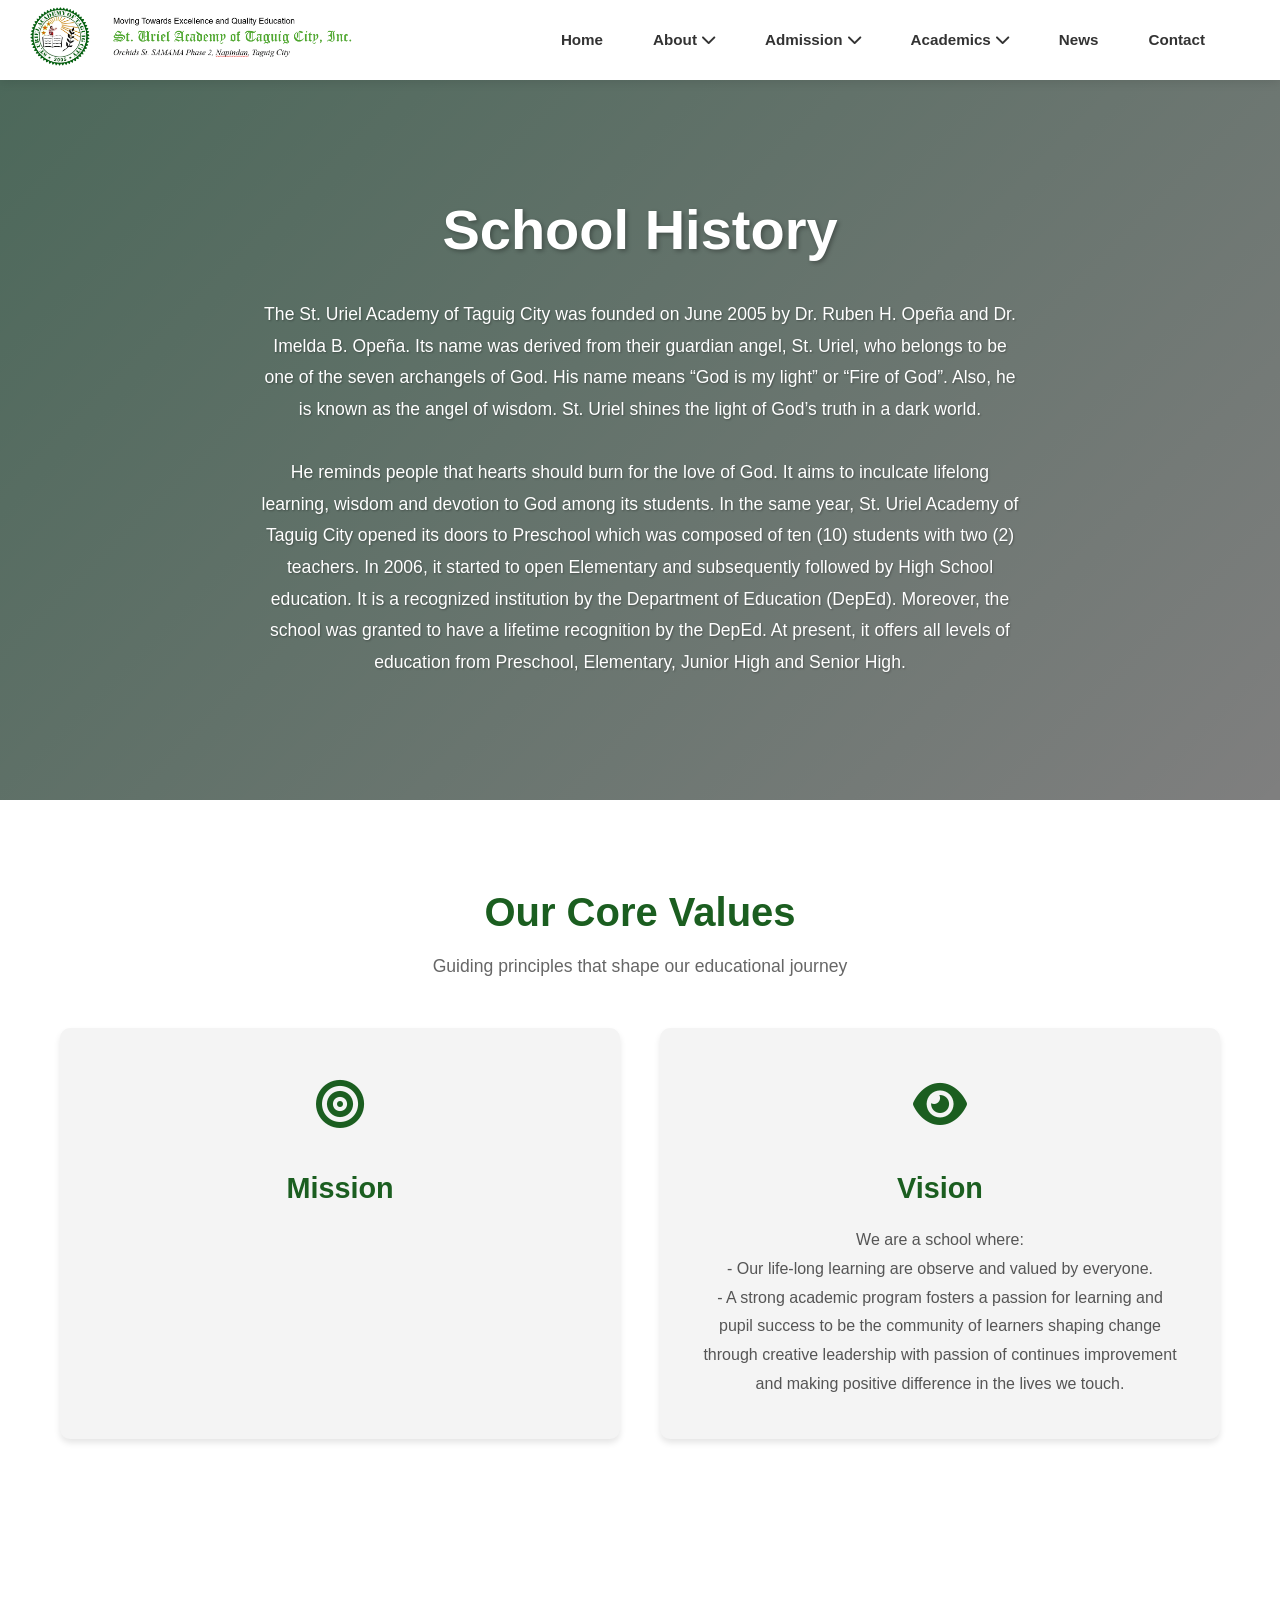
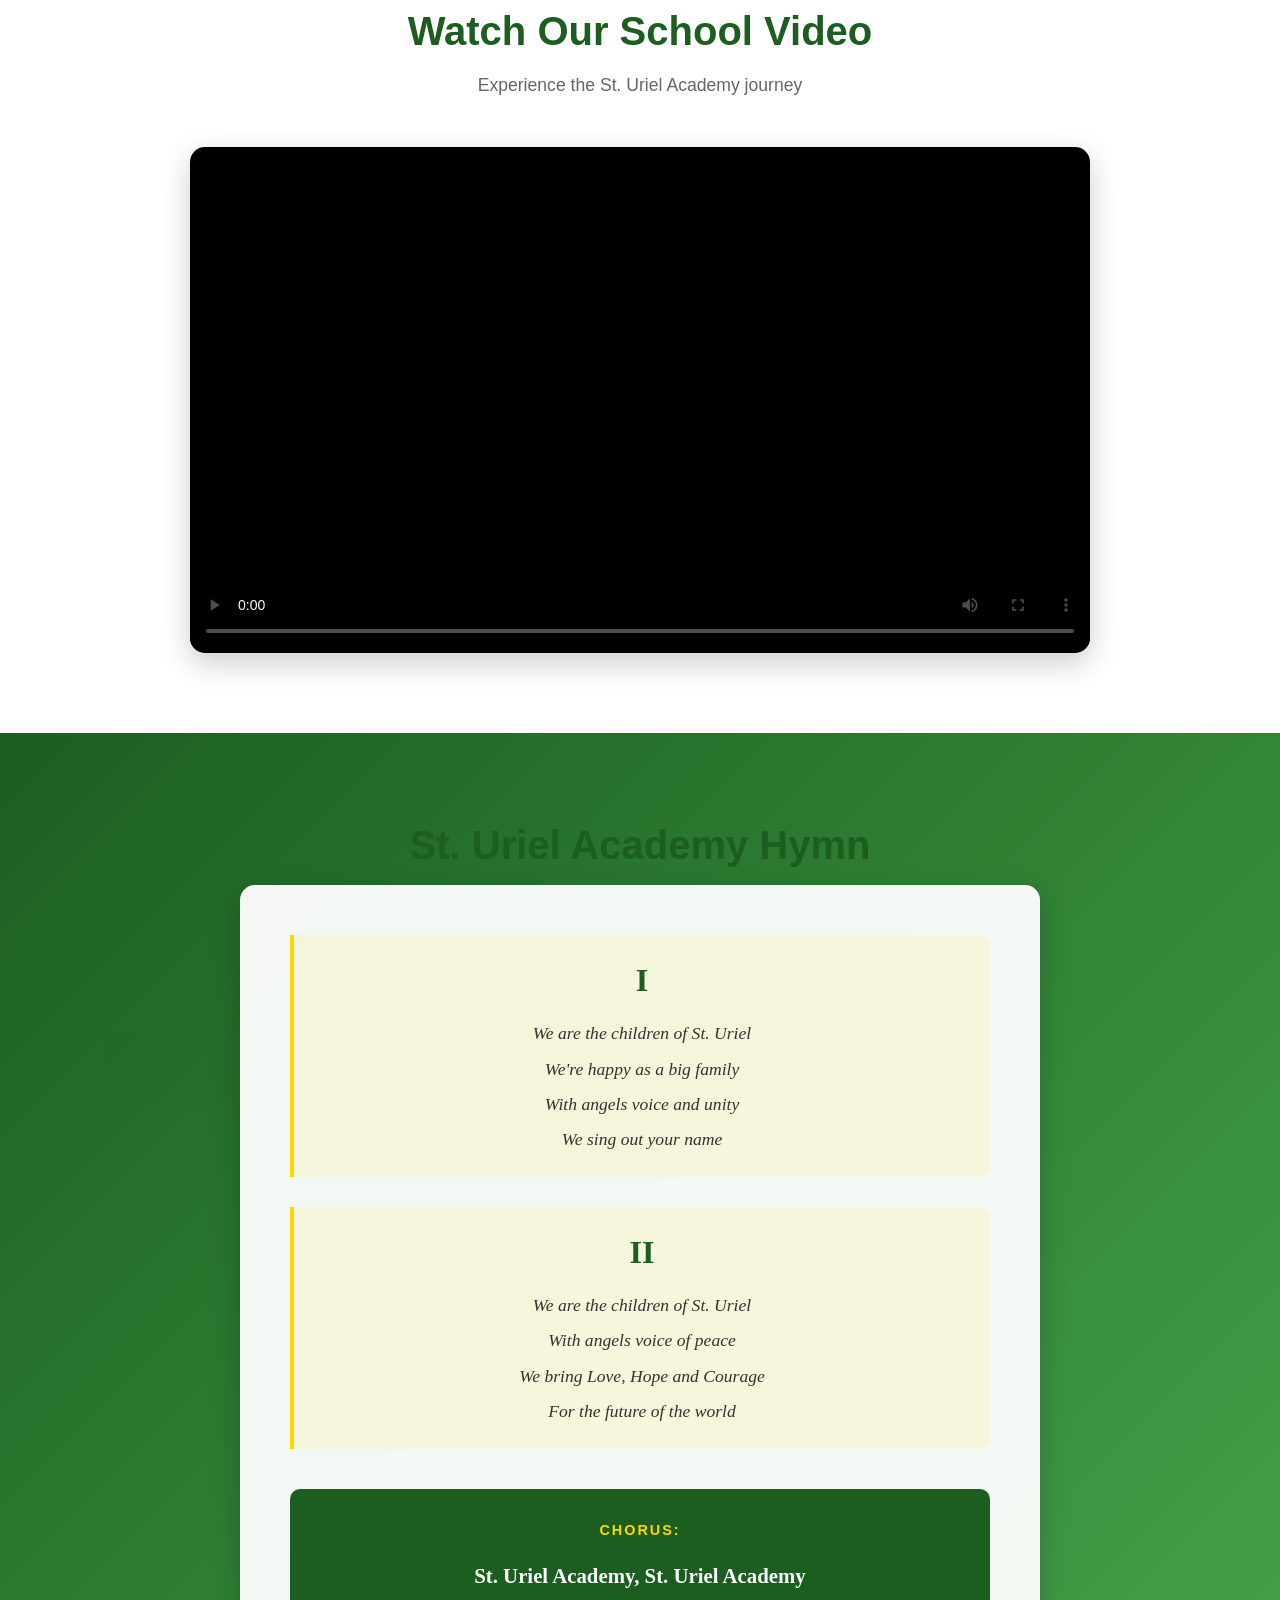
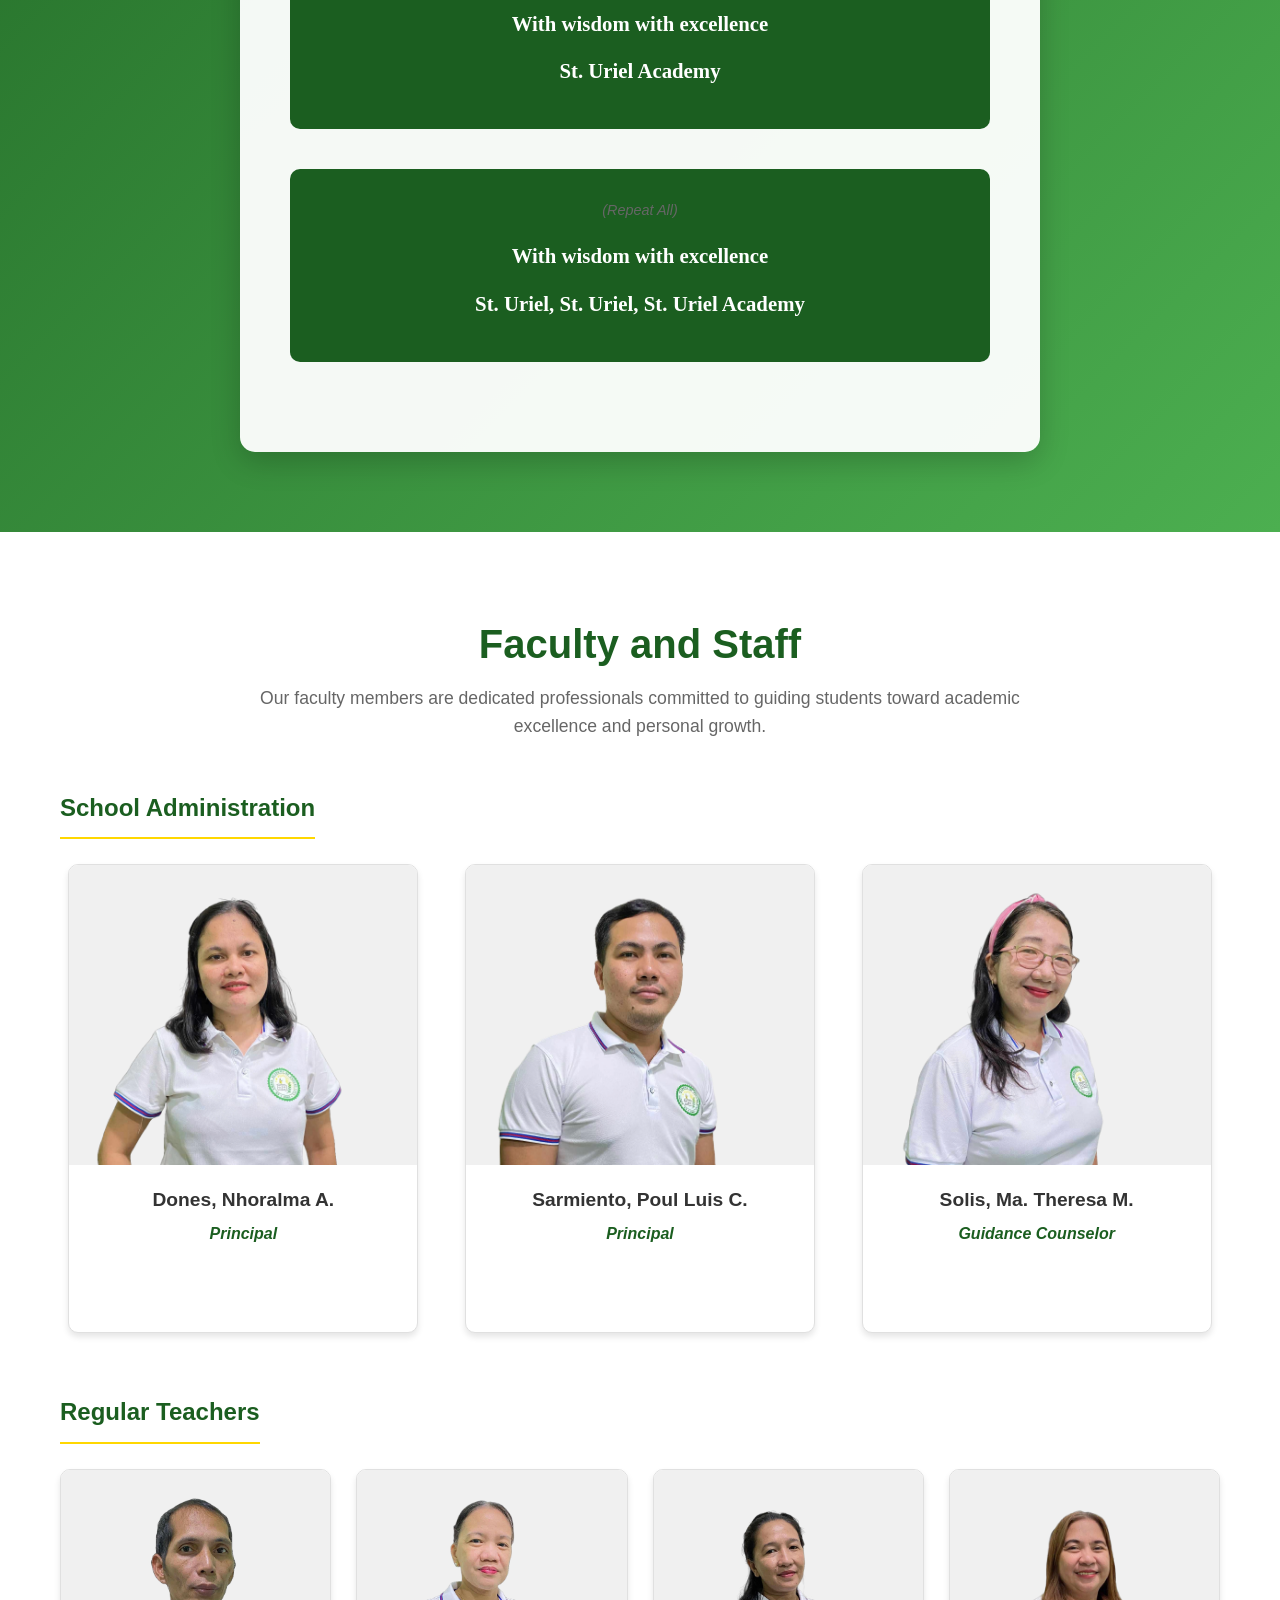
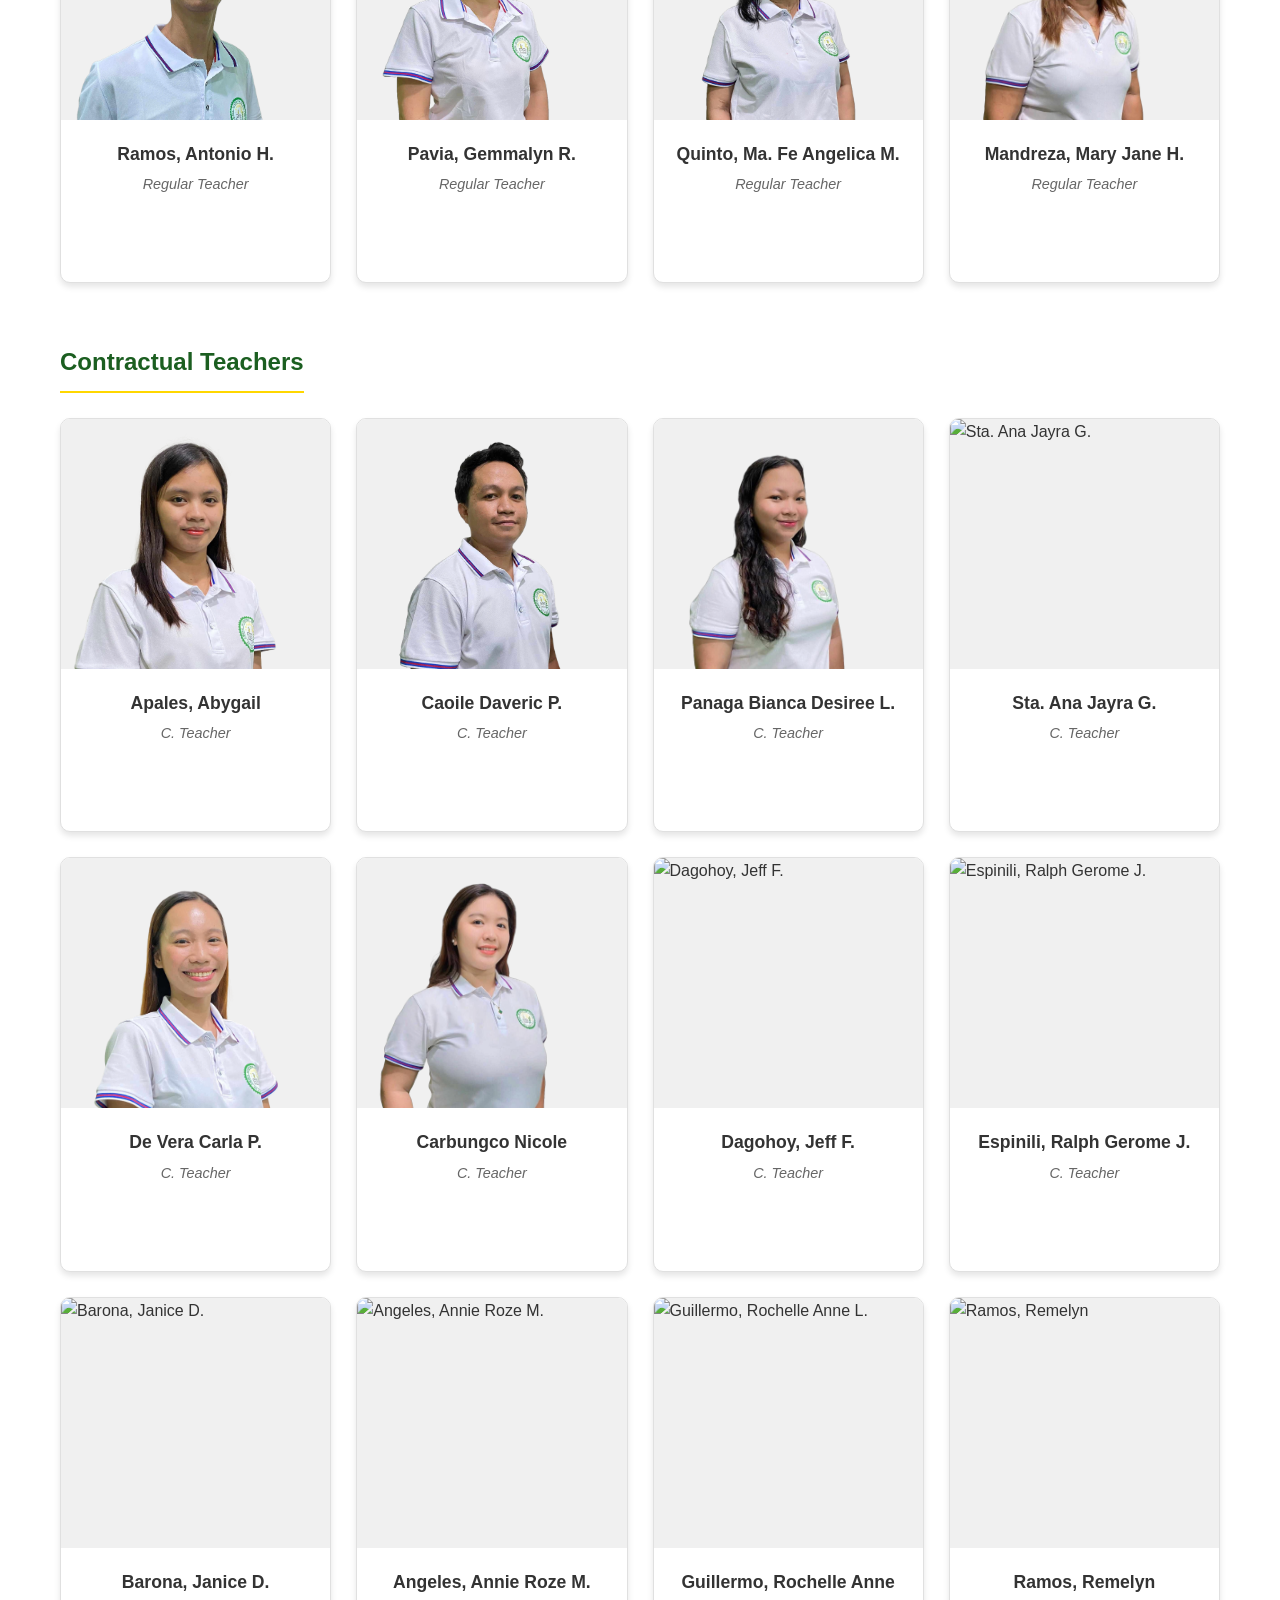
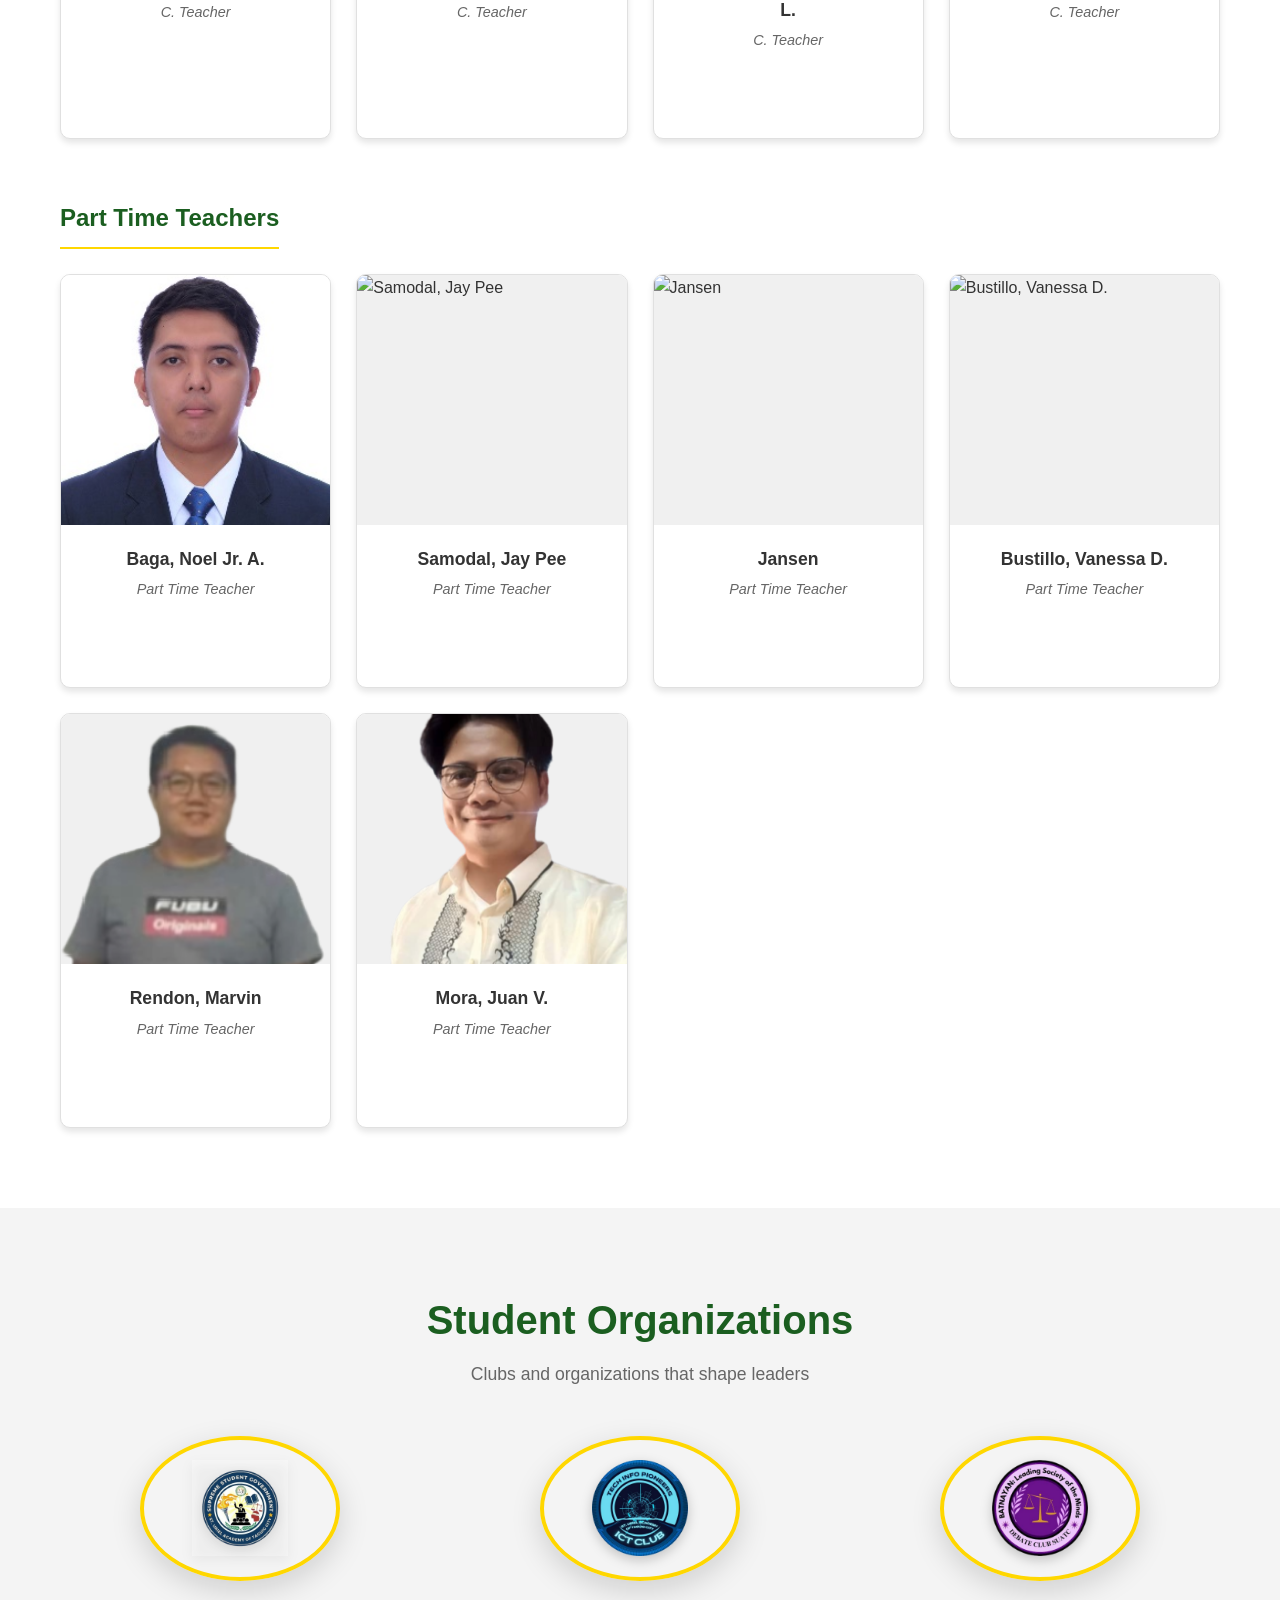
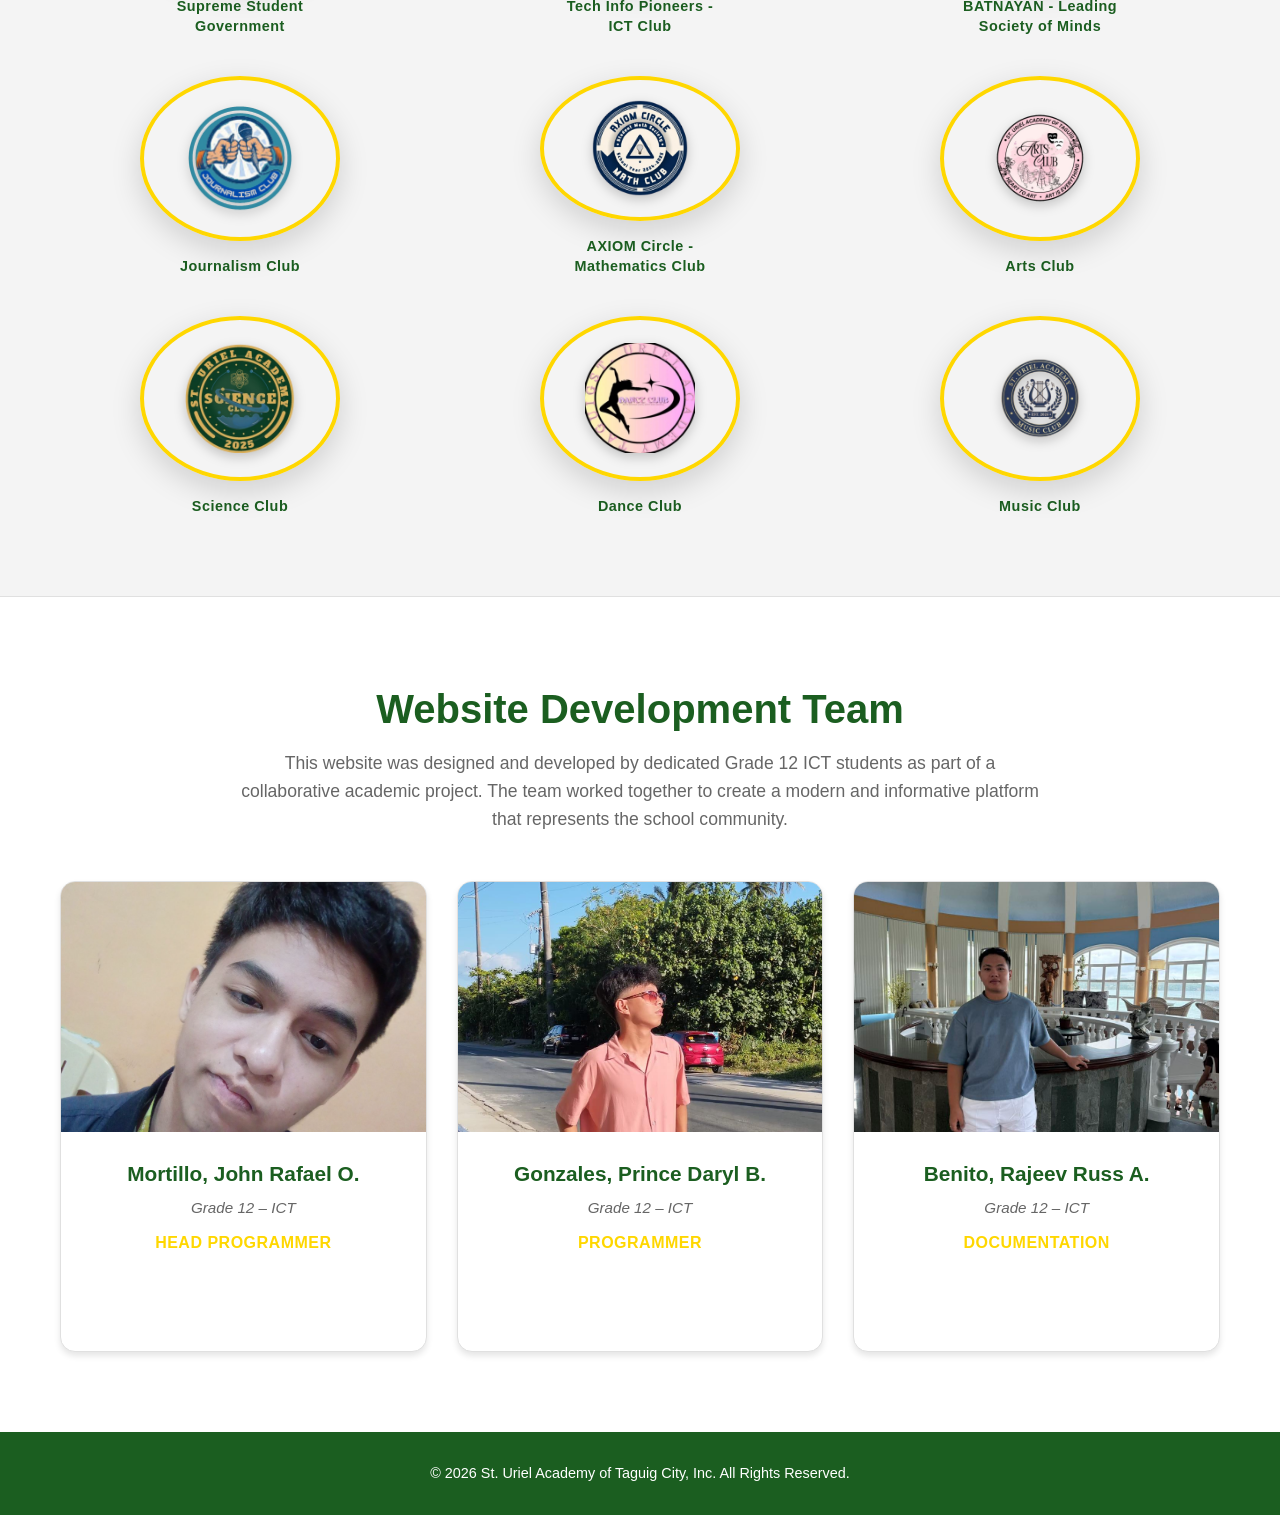
==== about.html @ 7e790fc3 "ABOUT IMG UPDATE" ====
<!DOCTYPE html>
<html lang="en">
<head>
    <meta charset="UTF-8">
    <meta name="viewport" content="width=device-width, initial-scale=1.0">
    <title>School Website - Home</title>
    <!-- Font Awesome for Icons -->
    <link rel="stylesheet" href="https://cdnjs.cloudflare.com/ajax/libs/font-awesome/6.0.0/css/all.min.css">
    <!-- Link to CSS File -->
    <link rel="stylesheet" href="assets/css/style.css">
    <link rel="stylesheet" href="assets/css/about.css">
    <link rel="stylesheet" href="assets/css/faculty.css">

</head>
<body>

    <!-- NAVIGATION BAR -->
    <nav class="navbar">
        <div class="container">
            <a href="index.html" class="logo">
                <img src="assets/img/titleheader.png" alt="St. Uriel Academy of Taguig City, Inc. Header" style="height: 80px; vertical-align: middle; margin-left: -40px;">
            </a>

            <div class="menu-toggle" id="mobile-menu">
                <span class="bar"></span>
                <span class="bar"></span>
                <span class="bar"></span>
            </div>

            <ul class="nav-menu">
                <li class="nav-item"><a href="index.html" class="nav-link">Home</a></li>
                
                <li class="nav-item dropdown">
                    <a href="about.html" class="nav-link">About <i class="fas fa-chevron-down"></i></a>
                    <ul class="dropdown-menu">
                        <li><a href="#">History</a></li>
                        <li><a href="#">Mission and Vision</a></li>
                        <li><a href="#">School Hymn</a></li>
                        <li><a href="#">Faculty</a></li>
                        <li><a href="#">Student Organizations</a></li>
                        <li><a href="#">Team Members</a></li>
                    </ul>
                </li>

                <li class="nav-item dropdown">
                    <a href="admission.html" class="nav-link">Admission <i class="fas fa-chevron-down"></i></a>
                    <ul class="dropdown-menu">
                        <li><a href="#">Admission Requirements</a></li>
                        <li><a href="#">Enrollment Process</a></li>
                        <li><a href="#">Tuition and Fees</a></li>
                        <li><a href="#">Scholarships</a></li>
                        <li><a href="#">FAQs</a></li>
                    </ul>
                </li>

                <li class="nav-item dropdown">
                    <a href="academics.html" class="nav-link">Academics <i class="fas fa-chevron-down"></i></a>
                    <ul class="dropdown-menu">
                        <li><a href="#">Senior High School Tracks</a></li>
                        <li><a href="#">Junior High School</a></li>
                        <li><a href="#">Elementary</a></li>
                        <li><a href="#">Nursery or Kindergarten</a></li>
                        <li><a href="#">Academic Calendar</a></li>
                    </ul>
                </li>

                <li class="nav-item"><a href="news.html" class="nav-link">News</a></li>
                <li class="nav-item"><a href="#" class="nav-link">Contact</a></li>
            </ul>
        </div>
    </nav>

    <!-- SECTION 1: SCHOOL HISTORY -->
    <section class="history-section">
        <div class="history-overlay"></div>
        <div class="container">
            <div class="history-content">
                <h1 class="history-title">School History</h1>
                <div class="history-text">
                    <p>
                        The St. Uriel Academy of Taguig City was founded on June 2005 by Dr. Ruben H. Opeña and
Dr. Imelda B. Opeña. Its name was derived from their guardian angel, St. Uriel, who belongs to be one
of the seven archangels of God. His name means “God is my light” or “Fire of God”. Also, he is known
as the angel of wisdom. St. Uriel shines the light of God’s truth in a dark world.
<br><br>
He reminds people that hearts should burn for the love of God. It aims to inculcate lifelong learning,
wisdom and devotion to God among its students. In the same year, St. Uriel Academy of Taguig City
opened its doors to Preschool which was composed of ten (10) students with two (2) teachers. In 2006,
it started to open Elementary and subsequently followed by High School education. It is a recognized
institution by the Department of Education (DepEd). Moreover, the school was granted to have a
lifetime recognition by the DepEd. At present, it offers all levels of education from Preschool,
Elementary, Junior High and Senior High.
                    </p>
                </div>
            </div>
        </div>
    </section>

    <!-- SECTION 2: MISSION AND VISION -->
    <section class="mission-vision-section">
        <div class="container">
            <h2 class="section-title">Our Core Values</h2>
            <p class="section-subtitle">Guiding principles that shape our educational journey</p>
            
            <div class="mv-grid">
                <!-- Mission -->
                <div class="mv-card">
                    <div class="mv-icon">
                        <i class="fas fa-bullseye"></i>
                    </div>
                    <h3>Mission</h3>
                    <p> 
                    </p>
                </div>

                <!-- Vision -->
                <div class="mv-card">
                    <div class="mv-icon">
                        <i class="fas fa-eye"></i>
                    </div>
                    <h3>Vision</h3>
                    <p>
                        We are a school where:<br>
                                    - Our life-long learning are observe and valued by everyone.<br>
                                    - A strong academic program fosters a passion for learning and pupil success to be the community
                                    of learners shaping change through creative leadership with passion of continues   improvement and
                                    making positive difference in the lives we touch.
                                    </p>
                </div>
            </div>
        </div>
    </section>

<!-- ========================================
   SECTION: SCHOOL VIDEO
   ======================================== -->
<section class="video-section">
    <div class="container">
        <h2 class="section-title">Watch Our School Video</h2>
        <p class="section-subtitle">Experience the St. Uriel Academy journey</p>
        
        <div class="video-container">
            <div class="video-wrapper">
                <video controls poster="video-poster.jpg">
                    <source src="assets/img/hymn.mp4" type="video/mp4">
                    Your browser does not support the video tag.
                </video>
            </div>
        </div>
    </div>
</section>

    <!-- ========================================
   SECTION: SCHOOL HYMN
   ======================================== -->
<section class="hymn-section">
    <div class="container">
        <h2 class="section-title">St. Uriel Academy Hymn</h2>
        <div class="hymn-content">
            <div class="hymn-verse">
                <span class="verse-number">I</span>
                <p>We are the children of St. Uriel</p>
                <p>We're happy as a big family</p>
                <p>With angels voice and unity</p>
                <p>We sing out your name</p>
            </div>

            <div class="hymn-verse">
                <span class="verse-number">II</span>
                <p>We are the children of St. Uriel</p>
                <p>With angels voice of peace</p>
                <p>We bring Love, Hope and Courage</p>
                <p>For the future of the world</p>
            </div>

            <div class="hymn-chorus">
                <span class="chorus-label">Chorus:</span>
                <p class="chorus-line">St. Uriel Academy, St. Uriel Academy</p>
                <p class="chorus-line">With wisdom with excellence</p>
                <p class="chorus-line">St. Uriel Academy</p>
            </div>

            <div class="hymn-chorus">
                <p class="repeat-text">(Repeat All)</p>
                <p class="chorus-line">With wisdom with excellence</p>
                <p class="chorus-line">St. Uriel, St. Uriel, St. Uriel Academy</p>
            </div>
        </div>
    </div>
</section>

<!-- ========================================
   SECTION: FACULTY AND STAFF
   ======================================== -->
<section class="faculty-section">
    <div class="container">
        <h2 class="section-title">Faculty and Staff</h2>
        <p class="section-subtitle">Our faculty members are dedicated professionals committed to guiding students toward academic excellence and personal growth.</p>

        <!-- LEVEL 1: SCHOOL ADMINISTRATION -->
        <div class="faculty-group">
            <h3 class="group-title">School Administration</h3>
            <div class="admin-grid">
                <!-- Accounting Head -->
                <div class="faculty-card admin-card">
                    <div class="card-image">
                        <img src="assets/img/nho.png" alt="Dones, Nhoralma A.">
                    </div>
                    <div class="card-info">
                        <h4>Dones, Nhoralma A.</h4>
                        <p class="position">Principal</p>
                        <div class="social-icons">
                            <a href="https://facebook.com/example" target="_blank"><i class="fab fa-facebook"></i></a>
                            <a href="https://twitter.com/example" target="_blank"><i class="fab fa-twitter"></i></a>
                            <a href="https://instagram.com/example" target="_blank"><i class="fab fa-instagram"></i></a>
                        </div>
                    </div>
                </div>

                <!-- Principal -->
                <div class="faculty-card admin-card">
                    <div class="card-image">
                        <img src="assets/img/sirpoul.png" alt="Sarmiento, Poul Luis C.">
                    </div>
                    <div class="card-info">
                        <h4>Sarmiento, Poul Luis C.</h4>
                        <p class="position">Principal</p>
                        <div class="social-icons">
                            <a href="https://facebook.com/example" target="_blank"><i class="fab fa-facebook"></i></a>
                            <a href="https://twitter.com/example" target="_blank"><i class="fab fa-twitter"></i></a>
                            <a href="https://instagram.com/example" target="_blank"><i class="fab fa-instagram"></i></a>
                        </div>
                    </div>
                </div>

                <!-- Guidance Counselor -->
                <div class="faculty-card admin-card">
                    <div class="card-image">
                        <img src="assets/img/thes.png" alt="Solis, Ma. Theresa M.">
                    </div>
                    <div class="card-info">
                        <h4>Solis, Ma. Theresa M.</h4>
                        <p class="position">Guidance Counselor</p>
                        <div class="social-icons">
                            <a href="https://facebook.com/example" target="_blank"><i class="fab fa-facebook"></i></a>
                            <a href="https://twitter.com/example" target="_blank"><i class="fab fa-twitter"></i></a>
                            <a href="https://instagram.com/example" target="_blank"><i class="fab fa-instagram"></i></a>
                        </div>
                    </div>
                </div>
            </div>
        </div>

        <!-- LEVEL 2: REGULAR TEACHERS -->
        <div class="faculty-group">
            <h3 class="group-title">Regular Teachers</h3>
            <div class="teachers-grid">
                <!-- Teacher 1 -->
                <div class="faculty-card">
                    <div class="card-image">
                        <img src="assets/img/tony.png" alt="Ramos, Antonio H.">
                    </div>
                    <div class="card-info">
                        <h4>Ramos, Antonio H.</h4>
                        <p class="position">Regular Teacher</p>
                        <div class="social-icons">
                            <a href="https://facebook.com/example" target="_blank"><i class="fab fa-facebook"></i></a>
                            <a href="https://twitter.com/example" target="_blank"><i class="fab fa-twitter"></i></a>
                            <a href="https://instagram.com/example" target="_blank"><i class="fab fa-instagram"></i></a>
                        </div>
                    </div>
                </div>

                <!-- Teacher 2 -->
                <div class="faculty-card">
                    <div class="card-image">
                        <img src="assets/img/12.png" alt="Pavia, Gemmalyn R.">
                    </div>
                    <div class="card-info">
                        <h4>Pavia, Gemmalyn R.</h4>
                        <p class="position">Regular Teacher</p>
                        <div class="social-icons">
                            <a href="https://facebook.com/example" target="_blank"><i class="fab fa-facebook"></i></a>
                            <a href="https://twitter.com/example" target="_blank"><i class="fab fa-twitter"></i></a>
                            <a href="https://instagram.com/example" target="_blank"><i class="fab fa-instagram"></i></a>
                        </div>
                    </div>
                </div>

                <!-- Teacher 3 -->
                <div class="faculty-card">
                    <div class="card-image">
                        <img src="assets/img/13.png" alt="Quinto, Ma. Fe Angelica M.">
                    </div>
                    <div class="card-info">
                        <h4>Quinto, Ma. Fe Angelica M.</h4>
                        <p class="position">Regular Teacher</p>
                        <div class="social-icons">
                            <a href="https://facebook.com/example" target="_blank"><i class="fab fa-facebook"></i></a>
                            <a href="https://twitter.com/example" target="_blank"><i class="fab fa-twitter"></i></a>
                            <a href="https://instagram.com/example" target="_blank"><i class="fab fa-instagram"></i></a>
                        </div>
                    </div>
                </div>

                <!-- Teacher 4 -->
                <div class="faculty-card">
                    <div class="card-image">
                        <img src="assets/img/11.png" alt="Mandreza, Mary Jane H.">
                    </div>
                    <div class="card-info">
                        <h4>Mandreza, Mary Jane H.</h4>
                        <p class="position">Regular Teacher</p>
                        <div class="social-icons">
                            <a href="https://facebook.com/example" target="_blank"><i class="fab fa-facebook"></i></a>
                            <a href="https://twitter.com/example" target="_blank"><i class="fab fa-twitter"></i></a>
                            <a href="https://instagram.com/example" target="_blank"><i class="fab fa-instagram"></i></a>
                        </div>
                    </div>
                </div>
            </div>
        </div>

        <!-- LEVEL 3: C. TEACHERS -->
        <div class="faculty-group">
            <h3 class="group-title">Contractual Teachers</h3>
            <div class="teachers-grid">
                <!-- C. Teacher 1 -->
                <div class="faculty-card">
                    <div class="card-image">
                        <img src="assets/img/aby.png" alt="Apales, Abygail">
                    </div>
                    <div class="card-info">
                        <h4>Apales, Abygail</h4>
                        <p class="position">C. Teacher</p>
                        <div class="social-icons">
                            <a href="https://facebook.com/example" target="_blank"><i class="fab fa-facebook"></i></a>
                            <a href="https://twitter.com/example" target="_blank"><i class="fab fa-twitter"></i></a>
                            <a href="https://instagram.com/example" target="_blank"><i class="fab fa-instagram"></i></a>
                        </div>
                    </div>
                </div>

                <!-- C. Teacher 2 -->
                <div class="faculty-card">
                    <div class="card-image">
                        <img src="assets/img/dave.png" alt="Caoile Daveric P.">
                    </div>
                    <div class="card-info">
                        <h4>Caoile Daveric P.</h4>
                        <p class="position">C. Teacher</p>
                        <div class="social-icons">
                            <a href="https://facebook.com/example" target="_blank"><i class="fab fa-facebook"></i></a>
                            <a href="https://twitter.com/example" target="_blank"><i class="fab fa-twitter"></i></a>
                            <a href="https://instagram.com/example" target="_blank"><i class="fab fa-instagram"></i></a>
                        </div>
                    </div>
                </div>

                <!-- C. Teacher 3 -->
                <div class="faculty-card">
                    <div class="card-image">
                        <img src="assets/img/bianca.png" alt="Panaga Bianca Desiree L.">
                    </div>
                    <div class="card-info">
                        <h4>Panaga Bianca Desiree L.</h4>
                        <p class="position">C. Teacher</p>
                        <div class="social-icons">
                            <a href="https://facebook.com/example" target="_blank"><i class="fab fa-facebook"></i></a>
                            <a href="https://twitter.com/example" target="_blank"><i class="fab fa-twitter"></i></a>
                            <a href="https://instagram.com/example" target="_blank"><i class="fab fa-instagram"></i></a>
                        </div>
                    </div>
                </div>

                <!-- C. Teacher 4 -->
                <div class="faculty-card">
                    <div class="card-image">
                        <img src="img/santaana.jpg" alt="Sta. Ana Jayra G.">
                    </div>
                    <div class="card-info">
                        <h4>Sta. Ana Jayra G.</h4>
                        <p class="position">C. Teacher</p>
                        <div class="social-icons">
                            <a href="https://facebook.com/example" target="_blank"><i class="fab fa-facebook"></i></a>
                            <a href="https://twitter.com/example" target="_blank"><i class="fab fa-twitter"></i></a>
                            <a href="https://instagram.com/example" target="_blank"><i class="fab fa-instagram"></i></a>
                        </div>
                    </div>
                </div>

                <!-- C. Teacher 5 -->
                <div class="faculty-card">
                    <div class="card-image">
                        <img src="assets/img/14.png" alt="De Vera Carla P.">
                    </div>
                    <div class="card-info">
                        <h4>De Vera Carla P.</h4>
                        <p class="position">C. Teacher</p>
                        <div class="social-icons">
                            <a href="https://facebook.com/example" target="_blank"><i class="fab fa-facebook"></i></a>
                            <a href="https://twitter.com/example" target="_blank"><i class="fab fa-twitter"></i></a>
                            <a href="https://instagram.com/example" target="_blank"><i class="fab fa-instagram"></i></a>
                        </div>
                    </div>
                </div>

                <!-- C. Teacher 6 -->
                <div class="faculty-card">
                    <div class="card-image">
                        <img src="assets/img/nicole.png" alt="Carbungco Nicole">
                    </div>
                    <div class="card-info">
                        <h4>Carbungco Nicole</h4>
                        <p class="position">C. Teacher</p>
                        <div class="social-icons">
                            <a href="https://facebook.com/example" target="_blank"><i class="fab fa-facebook"></i></a>
                            <a href="https://twitter.com/example" target="_blank"><i class="fab fa-twitter"></i></a>
                            <a href="https://instagram.com/example" target="_blank"><i class="fab fa-instagram"></i></a>
                        </div>
                    </div>
                </div>

                <!-- C. Teacher 7 -->
                <div class="faculty-card">
                    <div class="card-image">
                        <img src="img/dagohoy.jpg" alt="Dagohoy, Jeff F.">
                    </div>
                    <div class="card-info">
                        <h4>Dagohoy, Jeff F.</h4>
                        <p class="position">C. Teacher</p>
                        <div class="social-icons">
                            <a href="https://facebook.com/example" target="_blank"><i class="fab fa-facebook"></i></a>
                            <a href="https://twitter.com/example" target="_blank"><i class="fab fa-twitter"></i></a>
                            <a href="https://instagram.com/example" target="_blank"><i class="fab fa-instagram"></i></a>
                        </div>
                    </div>
                </div>

                <!-- C. Teacher 8 -->
                <div class="faculty-card">
                    <div class="card-image">
                        <img src="img/espinili.jpg" alt="Espinili, Ralph Gerome J.">
                    </div>
                    <div class="card-info">
                        <h4>Espinili, Ralph Gerome J.</h4>
                        <p class="position">C. Teacher</p>
                        <div class="social-icons">
                            <a href="https://facebook.com/example" target="_blank"><i class="fab fa-facebook"></i></a>
                            <a href="https://twitter.com/example" target="_blank"><i class="fab fa-twitter"></i></a>
                            <a href="https://instagram.com/example" target="_blank"><i class="fab fa-instagram"></i></a>
                        </div>
                    </div>
                </div>

                <!-- C. Teacher 9 -->
                <div class="faculty-card">
                    <div class="card-image">
                        <img src="img/barona.jpg" alt="Barona, Janice D.">
                    </div>
                    <div class="card-info">
                        <h4>Barona, Janice D.</h4>
                        <p class="position">C. Teacher</p>
                        <div class="social-icons">
                            <a href="https://facebook.com/example" target="_blank"><i class="fab fa-facebook"></i></a>
                            <a href="https://twitter.com/example" target="_blank"><i class="fab fa-twitter"></i></a>
                            <a href="https://instagram.com/example" target="_blank"><i class="fab fa-instagram"></i></a>
                        </div>
                    </div>
                </div>

                <!-- C. Teacher 10 -->
                <div class="faculty-card">
                    <div class="card-image">
                        <img src="img/angeles.jpg" alt="Angeles, Annie Roze M.">
                    </div>
                    <div class="card-info">
                        <h4>Angeles, Annie Roze M.</h4>
                        <p class="position">C. Teacher</p>
                        <div class="social-icons">
                            <a href="https://facebook.com/example" target="_blank"><i class="fab fa-facebook"></i></a>
                            <a href="https://twitter.com/example" target="_blank"><i class="fab fa-twitter"></i></a>
                            <a href="https://instagram.com/example" target="_blank"><i class="fab fa-instagram"></i></a>
                        </div>
                    </div>
                </div>

                <!-- C. Teacher 11 -->
                <div class="faculty-card">
                    <div class="card-image">
                        <img src="img/guillermo.jpg" alt="Guillermo, Rochelle Anne L.">
                    </div>
                    <div class="card-info">
                        <h4>Guillermo, Rochelle Anne L.</h4>
                        <p class="position">C. Teacher</p>
                        <div class="social-icons">
                            <a href="https://facebook.com/example" target="_blank"><i class="fab fa-facebook"></i></a>
                            <a href="https://twitter.com/example" target="_blank"><i class="fab fa-twitter"></i></a>
                            <a href="https://instagram.com/example" target="_blank"><i class="fab fa-instagram"></i></a>
                        </div>
                    </div>
                </div>

                <!-- C. Teacher 12 -->
                <div class="faculty-card">
                    <div class="card-image">
                        <img src="img/ramos2.jpg" alt="Ramos, Remelyn">
                    </div>
                    <div class="card-info">
                        <h4>Ramos, Remelyn</h4>
                        <p class="position">C. Teacher</p>
                        <div class="social-icons">
                            <a href="https://facebook.com/example" target="_blank"><i class="fab fa-facebook"></i></a>
                            <a href="https://twitter.com/example" target="_blank"><i class="fab fa-twitter"></i></a>
                            <a href="https://instagram.com/example" target="_blank"><i class="fab fa-instagram"></i></a>
                        </div>
                    </div>
                </div>
            </div>
        </div>

        <!-- LEVEL 4: PART TIME TEACHERS -->
        <div class="faculty-group">
            <h3 class="group-title">Part Time Teachers</h3>
            <div class="teachers-grid">
                 <!-- Part Time Teacher 1 -->
                <div class="faculty-card">
                    <div class="card-image">
                        <img src="assets/img/baga.png" alt="Baga, Noel Jr. A.">
                    </div>
                    <div class="card-info">
                        <h4>Baga, Noel Jr. A.</h4>
                        <p class="position">Part Time Teacher</p>
                        <div class="social-icons">
                            <a href="https://facebook.com/example" target="_blank"><i class="fab fa-facebook"></i></a>
                            <a href="https://twitter.com/example" target="_blank"><i class="fab fa-twitter"></i></a>
                            <a href="https://instagram.com/example" target="_blank"><i class="fab fa-instagram"></i></a>
                        </div>
                    </div>
                </div>

                <!-- Part Time Teacher 2 -->
                <div class="faculty-card">
                    <div class="card-image">
                        <img src="img/samodal.jpg" alt="Samodal, Jay Pee">
                    </div>
                    <div class="card-info">
                        <h4>Samodal, Jay Pee</h4>
                        <p class="position">Part Time Teacher</p>
                        <div class="social-icons">
                            <a href="https://facebook.com/example" target="_blank"><i class="fab fa-facebook"></i></a>
                            <a href="https://twitter.com/example" target="_blank"><i class="fab fa-twitter"></i></a>
                            <a href="https://instagram.com/example" target="_blank"><i class="fab fa-instagram"></i></a>
                        </div>
                    </div>
                </div>

                <!-- Part Time Teacher 3 -->
                <div class="faculty-card">
                    <div class="card-image">
                        <img src="img/jansen.jpg" alt="Jansen">
                    </div>
                    <div class="card-info">
                        <h4>Jansen</h4>
                        <p class="position">Part Time Teacher</p>
                        <div class="social-icons">
                            <a href="https://facebook.com/example" target="_blank"><i class="fab fa-facebook"></i></a>
                            <a href="https://twitter.com/example" target="_blank"><i class="fab fa-twitter"></i></a>
                            <a href="https://instagram.com/example" target="_blank"><i class="fab fa-instagram"></i></a>
                        </div>
                    </div>
                </div>

                <!-- Part Time Teacher 4 -->
                <div class="faculty-card">
                    <div class="card-image">
                        <img src="img/bustillo.jpg" alt="Bustillo, Vanessa D.">
                    </div>
                    <div class="card-info">
                        <h4>Bustillo, Vanessa D.</h4>
                        <p class="position">Part Time Teacher</p>
                        <div class="social-icons">
                            <a href="https://facebook.com/example" target="_blank"><i class="fab fa-facebook"></i></a>
                            <a href="https://twitter.com/example" target="_blank"><i class="fab fa-twitter"></i></a>
                            <a href="https://instagram.com/example" target="_blank"><i class="fab fa-instagram"></i></a>
                        </div>
                    </div>
                </div>

                <!-- Part Time Teacher 5 -->
                <div class="faculty-card">
                    <div class="card-image">
                        <img src="assets/img/marvin.png" alt="Rendon, Marvin">
                    </div>
                    <div class="card-info">
                        <h4>Rendon, Marvin</h4>
                        <p class="position">Part Time Teacher</p>
                        <div class="social-icons">
                            <a href="https://facebook.com/example" target="_blank"><i class="fab fa-facebook"></i></a>
                            <a href="https://twitter.com/example" target="_blank"><i class="fab fa-twitter"></i></a>
                            <a href="https://instagram.com/example" target="_blank"><i class="fab fa-instagram"></i></a>
                        </div>
                    </div>
                </div>

                <!-- Part Time Teacher 6 -->
                <div class="faculty-card">
                    <div class="card-image">
                        <img src="assets/img/mora.png" alt="Mora, Juan V.">
                    </div>
                    <div class="card-info">
                        <h4>Mora, Juan V.</h4>
                        <p class="position">Part Time Teacher</p>
                        <div class="social-icons">
                            <a href="https://facebook.com/example" target="_blank"><i class="fab fa-facebook"></i></a>
                            <a href="https://twitter.com/example" target="_blank"><i class="fab fa-twitter"></i></a>
                            <a href="https://instagram.com/example" target="_blank"><i class="fab fa-instagram"></i></a>
                        </div>
                    </div>
                </div>
            </div>
        </div>
    </div>
</section>

<!-- ========================================
   SECTION: STUDENT ORGANIZATIONS
   ======================================== -->
<section class="organizations-section">
    <div class="container">
        <h2 class="section-title">Student Organizations</h2>
        <p class="section-subtitle">Clubs and organizations that shape leaders</p>

        <div class="orgs-grid">
            <!-- Organization 1 -->
            <div class="org-circle">
                <div class="circle-inner">
                    <div class="circle-front">
                        <img src="assets/img/ssglogo.png" alt="SSG">
                    </div>
                    <div class="circle-back">
                        <a href="https://www.facebook.com/sturielacademyoftaguigssg" target="_blank" class="facebook-link">
                            <i class="fab fa-facebook"></i>
                        </a>
                    </div>
                </div>
                <h3>Supreme Student Government</h3>
            </div>

            <!-- Organization 2 -->
            <div class="org-circle">
                <div class="circle-inner">
                    <div class="circle-front">
                        <img src="assets/img/ictclublogo.png" alt="ICT Club">
                    </div>
                    <div class="circle-back">
                        <a href="https://www.facebook.com/profile.php?id=61566186055172" target="_blank" class="facebook-link">
                            <i class="fab fa-facebook"></i>
                        </a>
                    </div>
                </div>
                <h3>Tech Info Pioneers - ICT Club</h3>
            </div>

            <!-- Organization 3 -->
            <div class="org-circle">
                <div class="circle-inner">
                    <div class="circle-front">
                        <img src="assets/img/debateclublogo.png" alt="BATNAYAN">
                    </div>
                    <div class="circle-back">
                        <a href="https://www.facebook.com/profile.php?id=61584539265235" target="_blank" class="facebook-link">
                            <i class="fab fa-facebook"></i>
                        </a>
                    </div>
                </div>
                <h3>BATNAYAN - Leading Society of Minds</h3>
            </div>

            <!-- Organization 4 -->
            <div class="org-circle">
                <div class="circle-inner">
                    <div class="circle-front">
                        <img src="assets/img/journalismclublogo.png" alt="Journalism Club">
                    </div>
                    <div class="circle-back">
                        <a href="https://www.facebook.com/suatcofficial2005" target="_blank" class="facebook-link">
                            <i class="fab fa-facebook"></i>
                        </a>
                    </div>
                </div>
                <h3>Journalism Club</h3>
            </div>

            <!-- Organization 5 -->
            <div class="org-circle">
                <div class="circle-inner">
                    <div class="circle-front">
                        <img src="assets/img/mathclublogo.png" alt="Math Club">
                    </div>
                    <div class="circle-back">
                        <a href="https://www.facebook.com/profile.php?id=61586660916153" target="_blank" class="facebook-link">
                            <i class="fab fa-facebook"></i>
                        </a>
                    </div>
                </div>
                <h3>AXIOM Circle - Mathematics Club</h3>
            </div>

            <!-- Organization 6 -->
            <div class="org-circle">
                <div class="circle-inner">
                    <div class="circle-front">
                        <img src="assets/img/artsclublogo.png" alt="Arts Club">
                    </div>
                    <div class="circle-back">
                        <a href="https://www.facebook.com/ARTSCLUBSUATC" target="_blank" class="facebook-link">
                            <i class="fab fa-facebook"></i>
                        </a>
                    </div>
                </div>
                <h3>Arts Club</h3>
            </div>

            <!-- Organization 7 -->
            <div class="org-circle">
                <div class="circle-inner">
                    <div class="circle-front">
                        <img src="assets/img/scienceclublogo.png" alt="Science Club">
                    </div>
                    <div class="circle-back">
                        <a href="https://facebook.com/scienceclub" target="_blank" class="facebook-link">
                            <i class="fab fa-facebook"></i>
                        </a>
                    </div>
                </div>
                <h3>Science Club</h3>
            </div>

            <!-- Organization 8 -->
            <div class="org-circle">
                <div class="circle-inner">
                    <div class="circle-front">
                        <img src="assets/img/danceclublogo.png" alt="Dance Club">
                    </div>
                    <div class="circle-back">
                        <a href="https://facebook.com/danceclub" target="_blank" class="facebook-link">
                            <i class="fab fa-facebook"></i>
                        </a>
                    </div>
                </div>
                <h3>Dance Club</h3>
            </div>

            <!-- Organization 9 -->
            <div class="org-circle">
                <div class="circle-inner">
                    <div class="circle-front">
                        <img src="assets/img/musicclublogo.png" alt="Music Club">
                    </div>
                    <div class="circle-back">
                        <a href="https://facebook.com/musicclub" target="_blank" class="facebook-link">
                            <i class="fab fa-facebook"></i>
                        </a>
                    </div>
                </div>
                <h3>Music Club</h3>
            </div>
        </div>
    </div>
</section>

<!-- ========================================
   SECTION: WEBSITE DEVELOPMENT TEAM
   ======================================== -->
<section class="team-section">
    <div class="container">
        <h2 class="section-title">Website Development Team</h2>
        <p class="section-subtitle">
            This website was designed and developed by dedicated Grade 12 ICT students 
            as part of a collaborative academic project. The team worked together to 
            create a modern and informative platform that represents the school community.
        </p>

        <div class="team-grid">
            <!-- TEAM MEMBER 1 -->
            <div class="team-card">
                <div class="team-image">
                    <div class="image-placeholder">
                        <img src="assets/img/rafaelpic.png" alt="Mortillo, John Rafael O." style="width: 100%; height: 100%; object-fit: cover;">
                    </div>
                </div>
                <div class="team-info">
                    <h3 class="member-name">Mortillo, John Rafael O.</h3>
                    <p class="member-grade">Grade 12 – ICT</p>
                    <p class="member-role">Head Programmer</p>
                    <div class="social-icons">
                        <a href="https://www.facebook.com/itsrafaelmortz" target="_blank"><i class="fab fa-facebook-f"></i></a>
                        <a href="https://twitter.com/example" target="_blank"><i class="fab fa-twitter"></i></a>
                        <a href="https://instagram.com/example" target="_blank"><i class="fab fa-instagram"></i></a>
                    </div>
                </div>
            </div>

            <!-- TEAM MEMBER 2 -->
            <div class="team-card">
                <div class="team-image">
                    <div class="image-placeholder">
                        <img src="assets/img/darylpic.jpg" alt="Gonzales, Prince Daryl B." style="width: 100%; height: 100%; object-fit: cover;">
                    </div>
                </div>
                <div class="team-info">
                    <h3 class="member-name">Gonzales, Prince Daryl B.</h3>
                    <p class="member-grade">Grade 12 – ICT</p>
                    <p class="member-role">Programmer</p>
                    <div class="social-icons">
                        <a href="https://facebook.com/example" target="_blank"><i class="fab fa-facebook-f"></i></a>
                        <a href="https://twitter.com/example" target="_blank"><i class="fab fa-twitter"></i></a>
                        <a href="https://instagram.com/example" target="_blank"><i class="fab fa-instagram"></i></a>
                    </div>
                </div>
            </div>

            <!-- TEAM MEMBER 3 -->
            <div class="team-card">
                <div class="team-image">
                    <div class="image-placeholder">
                        <img src="assets/img/rajeevpic.jpg" alt="Benito, Rajeev Russ A." style="width: 100%; height: 100%; object-fit: cover;">
                    </div>
                </div>
                <div class="team-info">
                    <h3 class="member-name">Benito, Rajeev Russ A.</h3>
                    <p class="member-grade">Grade 12 – ICT</p>
                    <p class="member-role">Documentation</p>
                    <div class="social-icons">
                        <a href="https://facebook.com/example" target="_blank"><i class="fab fa-facebook-f"></i></a>
                        <a href="https://twitter.com/example" target="_blank"><i class="fab fa-twitter"></i></a>
                        <a href="https://instagram.com/example" target="_blank"><i class="fab fa-instagram"></i></a>
                    </div>
                </div>
            </div>
        </div>
    </div>
</section>

<!-- FOOTER -->
<footer class="footer">
    <div class="container">
        <p>&copy; 2026 St. Uriel Academy of Taguig City, Inc. All Rights Reserved.</p>
    </div>
</footer>

<!-- Link to JavaScript File -->
<script src="script.js"></script>
</body>
</html>
---- assets/css/style.css ----
/* ========================================
   CSS VARIABLES & RESET
   ======================================== */
:root {
    --primary-color: #1B5E20;     /* Academic Green */
    --primary-light: #4CAF50;     /* Lighter Green */
    --accent-color: #FFD700;      /* Gold Accent */
    --text-light: #ffffff;
    --text-dark: #333333;
    --overlay-color: rgba(0, 40, 20, 0.70); /* Dark green overlay */
    --font-main: 'Segoe UI', Tahoma, Geneva, Verdana, sans-serif;
    --transition: all 0.3s ease;
    --white: #ffffff;
    --light-bg: #f4f4f4;
    --section-padding: 80px 0;
    --shadow: 0 4px 6px rgba(0, 0, 0, 0.1);
    --shadow-hover: 0 8px 15px rgba(0, 0, 0, 0.15);
}

* {
    margin: 0;
    padding: 0;
    box-sizing: border-box;
}

body {
    font-family: var(--font-main);
    line-height: 1.6;
    color: var(--text-dark);
}

.container {
    max-width: 1300px;
    margin: 0 auto;
    padding: 0 20px;
}

/* ========================================
   NAVBAR STYLES
   ======================================== */
.navbar {
    background-color: var(--white);
    box-shadow: 0 2px 10px rgba(0, 0, 0, 0.1);
    position: sticky;
    top: 0;
    z-index: 1000;
    padding: 0 20px;
}

.navbar .container {
    height: 80px;
    display: flex;
    justify-content: space-between;
    align-items: center;
}

.logo {
    font-size: 1.5rem;
    font-weight: 700;
    color: var(--primary-color);
    text-decoration: none;
    display: flex;
    align-items: center;
    gap: 10px;
}

.logo i {
    color: var(--primary-light);
}

.nav-menu {
    display: flex;
    list-style: none;
    gap: 20px;
}

.nav-item {
    position: relative;
}

.nav-link {
    text-decoration: none;
    color: var(--text-dark);
    font-weight: 600;
    font-size: 0.95rem;
    padding: 10px 15px;
    transition: var(--transition);
    display: flex;
    align-items: center;
    gap: 5px;
}

.nav-link:hover {
    color: var(--primary-color);
    background-color: rgba(27, 94, 32, 0.05);
}

/* --- DROPDOWN MENU --- */
.dropdown-menu {
    position: absolute;
    top: 100%;
    left: 0;
    background-color: var(--white);
    box-shadow: 0 5px 15px rgba(0, 0, 0, 0.1);
    list-style: none;
    min-width: 220px;
    opacity: 0;
    visibility: hidden;
    transform: translateY(10px);
    transition: var(--transition);
    border-top: 3px solid var(--primary-color);
    z-index: 1001;
}

.nav-item:hover .dropdown-menu {
    opacity: 1;
    visibility: visible;
    transform: translateY(0);
}

.dropdown-menu li a {
    display: block;
    padding: 12px 20px;
    color: var(--text-dark);
    text-decoration: none;
    font-size: 0.9rem;
    border-bottom: 1px solid #eee;
    transition: var(--transition);
}

.dropdown-menu li a:hover {
    background-color: var(--light-bg);
    color: var(--primary-color);
    padding-left: 25px;
}

/* --- MOBILE MENU TOGGLE --- */
.menu-toggle {
    display: none;
    cursor: pointer;
}

.bar {
    display: block;
    width: 25px;
    height: 3px;
    margin: 5px auto;
    background-color: var(--primary-color);
    transition: var(--transition);
}

/* ========================================
   HERO SLIDER STYLES
   ======================================== */
.hero-slider {
    position: relative;
    width: 100%;
    height: 85vh;
    overflow: hidden;
    background-color: #000;
}

.slide {
    position: absolute;
    top: 0;
    left: 0;
    width: 100%;
    height: 100%;
    opacity: 0;
    transition: opacity 1s ease-in-out;
    background-size: cover;
    background-position: center;
    z-index: 1;
}

.slide.active {
    opacity: 1;
    z-index: 2;
}

.slide::before {
    content: '';
    position: absolute;
    top: 0;
    left: 0;
    width: 100%;
    height: 100%;
    background: linear-gradient(135deg, var(--overlay-color) 0%, rgba(0, 0, 0, 0.3) 100%);
}

.hero-content {
    position: absolute;
    top: 50%;
    left: 50%;
    transform: translate(-50%, -50%);
    text-align: center;
    color: var(--text-light);
    z-index: 3;
    width: 90%;
    max-width: 800px;
}

.hero-subtitle {
    text-transform: uppercase;
    letter-spacing: 3px;
    font-size: 0.9rem;
    color: var(--accent-color);
    margin-bottom: 1rem;
    font-weight: 700;
}

.hero-headline {
    font-size: 3.5rem;
    line-height: 1.2;
    margin-bottom: 1.5rem;
    font-weight: 800;
}

.hero-headline span {
    color: var(--accent-color);
}

.hero-description {
    font-size: 1.2rem;
    margin-bottom: 2.5rem;
    line-height: 1.6;
    opacity: 0.9;
}

.btn-group {
    display: flex;
    gap: 15px;
    justify-content: center;
    flex-wrap: wrap;
}

.btn {
    padding: 15px 35px;
    font-size: 1rem;
    font-weight: 600;
    text-decoration: none;
    border-radius: 5px;
    transition: all 0.3s ease;
    text-transform: uppercase;
    letter-spacing: 1px;
    display: inline-block;
}

.btn-primary {
    background-color: var(--accent-color);
    color: var(--primary-color);
    border: 2px solid var(--accent-color);
}

.btn-primary:hover {
    background-color: transparent;
    color: var(--accent-color);
}

.btn-secondary {
    background-color: transparent;
    color: var(--text-light);
    border: 2px solid var(--text-light);
}

.btn-secondary:hover {
    background-color: var(--text-light);
    color: var(--primary-color);
}

/* --- SLIDER DOTS --- */
.slider-dots {
    position: absolute;
    bottom: 30px;
    left: 50%;
    transform: translateX(-50%);
    z-index: 4;
    display: flex;
    gap: 10px;
}

.dot {
    width: 12px;
    height: 12px;
    background-color: rgba(255, 255, 255, 0.5);
    border-radius: 50%;
    cursor: pointer;
    transition: background-color 0.3s;
}

.dot.active {
    background-color: var(--accent-color);
    transform: scale(1.2);
}

/* ========================================
   ANNOUNCEMENTS SECTION
   ======================================== */
.announcements-section {
    padding: var(--section-padding);
    background-color: var(--light-bg);
}

.section-title {
    text-align: center;
    font-size: 2.5rem;
    color: var(--primary-color);
    margin-bottom: 0.5rem;
}

.section-subtitle {
    text-align: center;
    font-size: 1.1rem;
    color: #666;
    margin-bottom: 3rem;
}

.announcements-grid {
    display: grid;
    grid-template-columns: repeat(4, 1fr);
    gap: 30px;
}

.announcement-card {
    background-color: var(--white);
    border-radius: 10px;
    overflow: hidden;
    box-shadow: var(--shadow);
    transition: var(--transition);
}

.announcement-card:hover {
    box-shadow: var(--shadow-hover);
    transform: translateY(-5px);
}

.card-image {
    width: 100%;
    height: 200px;
    overflow: hidden;
}

.card-image img {
    width: 100%;
    height: 100%;
    object-fit: cover;
    transition: var(--transition);
}

.announcement-card:hover .card-image img {
    transform: scale(1.1);
}

.card-content {
    padding: 20px;
}

.card-content h3 {
    font-size: 1.2rem;
    color: var(--primary-color);
    margin-bottom: 10px;
}

.card-content p {
    font-size: 0.9rem;
    color: #666;
    margin-bottom: 15px;
    line-height: 1.5;
}

.btn-read {
    color: var(--primary-color);
    text-decoration: none;
    font-weight: 600;
    font-size: 0.9rem;
    transition: var(--transition);
}

.btn-read:hover {
    color: var(--primary-light);
    text-decoration: underline;
}

/* ========================================
   ABOUT SECTION
   ======================================== */
.about-section {
    padding: var(--section-padding);
    background-color: var(--white);
}

.about-content {
    text-align: center;
    max-width: 800px;
    margin: 0 auto;
}

.about-content .section-title {
    margin-bottom: 1.5rem;
}

.about-text {
    font-size: 1.1rem;
    color: #555;
    margin-bottom: 2rem;
    line-height: 1.8;
}

/* ========================================
   STRANDS SECTION
   ======================================== */
.strands-section {
    padding: var(--section-padding);
    background-color: var(--light-bg);
}

.strands-grid {
    display: grid;
    grid-template-columns: repeat(4, 1fr);
    gap: 30px;
}

.strand-card {
    background-color: var(--white);
    border-radius: 10px;
    padding: 30px 20px;
    text-align: center;
    box-shadow: var(--shadow);
    transition: var(--transition);
}

.strand-card:hover {
    box-shadow: var(--shadow-hover);
    transform: translateY(-5px);
}

.strand-icon {
    font-size: 3rem;
    color: var(--primary-color);
    margin-bottom: 15px;
}

.strand-card h3 {
    font-size: 1.5rem;
    color: var(--primary-color);
    margin-bottom: 10px;
}

.strand-card p {
    font-size: 0.95rem;
    color: #666;
    margin-bottom: 20px;
    line-height: 1.6;
}

.btn-strand {
    display: inline-block;
    padding: 10px 25px;
    background-color: var(--primary-color);
    color: var(--white);
    text-decoration: none;
    border-radius: 5px;
    font-weight: 600;
    font-size: 0.9rem;
    transition: var(--transition);
}

.btn-strand:hover {
    background-color: var(--primary-light);
    color: var(--white);
}

/* ========================================
   FOOTER
   ======================================== */
.footer {
    background-color: var(--primary-color);
    color: var(--white);
    padding: 30px 0;
    text-align: center;
}

.footer p {
    font-size: 0.9rem;
}

/* ========================================
   RESPONSIVE DESIGN
   ======================================== */

/* --- TABLET & MOBILE --- */
@media (max-width: 1024px) {
    .menu-toggle {
        display: block;
    }

    .nav-menu {
        position: fixed;
        left: -100%;
        top: 80px;
        gap: 0;
        flex-direction: column;
        background-color: var(--white);
        width: 100%;
        text-align: center;
        transition: 0.3s;
        box-shadow: 0 10px 10px rgba(0, 0, 0, 0.1);
        max-height: 0;
        overflow: hidden;
    }

    .nav-menu.active {
        left: 0;
        max-height: 100vh;
        overflow-y: auto;
    }

    .nav-item {
        width: 100%;
        border-bottom: 1px solid #eee;
    }

    .nav-link {
        padding: 15px;
        justify-content: center;
    }

    .dropdown-menu {
        position: static;
        opacity: 1;
        visibility: visible;
        transform: none;
        box-shadow: none;
        border-top: none;
        background-color: #f9f9f9;
        display: none;
        max-height: 0;
        overflow: hidden;
        transition: max-height 0.3s ease-out;
    }

    .dropdown-menu.open {
        display: block;
        max-height: 500px;
    }

    .dropdown-menu li a {
        padding-left: 30px;
        border-bottom: 1px solid #ddd;
    }

    .announcements-grid {
        grid-template-columns: repeat(2, 1fr);
    }

    .strands-grid {
        grid-template-columns: repeat(2, 1fr);
    }
}

/* --- MOBILE --- */
@media (max-width: 768px) {
    .hero-headline {
        font-size: 2.2rem;
    }

    .hero-description {
        font-size: 1rem;
    }

    .btn {
        padding: 12px 25px;
        font-size: 0.9rem;
    }

    .hero-slider {
        height: 70vh;
    }

    .section-title {
        font-size: 2rem;
    }

    .announcements-grid {
        grid-template-columns: 1fr;
    }

    .strands-grid {
        grid-template-columns: 1fr;
    }

    .btn-group {
        flex-direction: column;
        align-items: center;
    }

    .btn {
        width: 100%;
        max-width: 300px;
    }
}

/* --- SMALL MOBILE --- */
@media (max-width: 480px) {
    .logo {
        font-size: 1.2rem;
    }

    .hero-headline {
        font-size: 1.8rem;
    }

    .section-title {
        font-size: 1.8rem;
    }

    .strand-icon {
        font-size: 2.5rem;
    }
}
---- assets/css/about.css ----
/* ========================================
   ABOUT VARIABLES AND STYLES
   ======================================== */
:root {
    --primary-color: #1B5E20;     /* Academic Green */
    --primary-light: #4CAF50;     /* Lighter Green */
    --accent-color: #FFD700;      /* Gold Accent */
    --text-light: #ffffff;
    --text-dark: #333333;
    --overlay-color: rgba(0, 40, 20, 0.70); /* Dark green overlay */
    --font-main: 'Segoe UI', Tahoma, Geneva, Verdana, sans-serif;
    --transition: all 0.3s ease;
    --white: #ffffff;
    --light-bg: #f4f4f4;
    --section-padding: 80px 0;
    --shadow: 0 4px 6px rgba(0, 0, 0, 0.1);
    --shadow-hover: 0 8px 15px rgba(0, 0, 0, 0.15);
}

* {
    margin: 0;
    padding: 0;
    box-sizing: border-box;
}

body {
    font-family: var(--font-main);
    line-height: 1.6;
    color: var(--text-dark);
}

.container {
    max-width: 1200px;
    margin: 0 auto;
    padding: 0 20px;
}

/* ========================================
   NAVBAR STYLES
   ======================================== */
.navbar {
    background-color: var(--white);
    box-shadow: 0 2px 10px rgba(0, 0, 0, 0.1);
    position: sticky;
    top: 0;
    z-index: 1000;
    padding: 0 20px;
}

.navbar .container {
    height: 80px;
    display: flex;
    justify-content: space-between;
    align-items: center;
}

.logo {
    font-size: 1.5rem;
    font-weight: 700;
    color: var(--primary-color);
    text-decoration: none;
    display: flex;
    align-items: center;
    gap: 10px;
}

.logo i {
    color: var(--primary-light);
}

.nav-menu {
    display: flex;
    list-style: none;
    gap: 20px;
}

.nav-item {
    position: relative;
}

.nav-link {
    text-decoration: none;
    color: var(--text-dark);
    font-weight: 600;
    font-size: 0.95rem;
    padding: 10px 15px;
    transition: var(--transition);
    display: flex;
    align-items: center;
    gap: 5px;
}

.nav-link:hover {
    color: var(--primary-color);
    background-color: rgba(27, 94, 32, 0.05);
}

/* --- DROPDOWN MENU --- */
.dropdown-menu {
    position: absolute;
    top: 100%;
    left: 0;
    background-color: var(--white);
    box-shadow: 0 5px 15px rgba(0, 0, 0, 0.1);
    list-style: none;
    min-width: 220px;
    opacity: 0;
    visibility: hidden;
    transform: translateY(10px);
    transition: var(--transition);
    border-top: 3px solid var(--primary-color);
    z-index: 1001;
}

.nav-item:hover .dropdown-menu {
    opacity: 1;
    visibility: visible;
    transform: translateY(0);
}

.dropdown-menu li a {
    display: block;
    padding: 12px 20px;
    color: var(--text-dark);
    text-decoration: none;
    font-size: 0.9rem;
    border-bottom: 1px solid #eee;
    transition: var(--transition);
}

.dropdown-menu li a:hover {
    background-color: var(--light-bg);
    color: var(--primary-color);
    padding-left: 25px;
}

/* --- MOBILE MENU TOGGLE --- */
.menu-toggle {
    display: none;
    cursor: pointer;
}

.bar {
    display: block;
    width: 25px;
    height: 3px;
    margin: 5px auto;
    background-color: var(--primary-color);
    transition: var(--transition);
}

/* ========================================
   SECTION 1: SCHOOL HISTORY
   ======================================== */
.history-section {
    position: relative;
    width: 100%;
    height: 80vh;
    min-height: 500px;
    background-image: url('history-bg.jpg'); /* Replace with your image */
    background-size: cover;
    background-position: center;
    background-attachment: fixed;
    display: flex;
    align-items: center;
    justify-content: center;
}

.history-overlay {
    position: absolute;
    top: 0;
    left: 0;
    width: 100%;
    height: 100%;
    background: linear-gradient(135deg, var(--overlay-color) 0%, rgba(0, 0, 0, 0.5) 100%);
    z-index: 1;
}

.history-content {
    position: relative;
    z-index: 2;
    text-align: center;
    max-width: 800px;
    padding: 0 20px;
}

.history-title {
    font-size: 3.5rem;
    color: var(--text-light);
    margin-bottom: 1.5rem;
    font-weight: 800;
    text-shadow: 2px 2px 4px rgba(0, 0, 0, 0.3);
}

.history-text {
    color: var(--text-light);
    font-size: 1.1rem;
    line-height: 1.8;
    text-shadow: 1px 1px 2px rgba(0, 0, 0, 0.3);
}

.history-text p {
    margin-bottom: 1rem;
}

/* ========================================
   SECTION 2: MISSION AND VISION
   ======================================== */
.mission-vision-section {
    padding: var(--section-padding);
    background-color: var(--white);
}

.section-title {
    text-align: center;
    font-size: 2.5rem;
    color: var(--primary-color);
    margin-bottom: 0.5rem;
}

.section-subtitle {
    text-align: center;
    font-size: 1.1rem;
    color: #666;
    margin-bottom: 3rem;
}

.mv-grid {
    display: grid;
    grid-template-columns: 1fr 1fr;
    gap: 40px;
}

.mv-card {
    background-color: var(--light-bg);
    padding: 40px;
    border-radius: 10px;
    text-align: center;
    box-shadow: var(--shadow);
    transition: var(--transition);
}

.mv-card:hover {
    box-shadow: var(--shadow-hover);
    transform: translateY(-5px);
}

.mv-icon {
    font-size: 3rem;
    color: var(--primary-color);
    margin-bottom: 20px;
}

.mv-card h3 {
    font-size: 1.8rem;
    color: var(--primary-color);
    margin-bottom: 15px;
}

.mv-card p {
    font-size: 1rem;
    color: #555;
    line-height: 1.8;
}

/* ========================================
   SECTION 3: PROGRAMS AND TRACKS
   ======================================== */
.programs-section {
    padding: var(--section-padding);
    background-color: var(--light-bg);
}

.programs-grid {
    display: grid;
    grid-template-columns: repeat(3, 1fr);
    gap: 30px;
    margin-bottom: 60px;
}

.program-card {
    background-color: var(--white);
    padding: 30px;
    border-radius: 10px;
    text-align: center;
    box-shadow: var(--shadow);
    transition: var(--transition);
}

.program-card:hover {
    box-shadow: var(--shadow-hover);
    transform: translateY(-5px);
}

.program-icon {
    font-size: 3rem;
    color: var(--primary-color);
    margin-bottom: 15px;
}

.program-card h3 {
    font-size: 1.5rem;
    color: var(--primary-color);
    margin-bottom: 10px;
}

.program-card p {
    font-size: 0.95rem;
    color: #666;
    line-height: 1.6;
}

/* --- SENIOR HIGH SCHOOL SECTION --- */
.shs-section {
    background-color: var(--white);
    padding: 40px;
    border-radius: 10px;
    box-shadow: var(--shadow);
}

.shs-title {
    font-size: 2rem;
    color: var(--primary-color);
    margin-bottom: 0.5rem;
}

.shs-subtitle {
    font-size: 1.1rem;
    color: #666;
    margin-bottom: 30px;
}

.shs-grid {
    display: grid;
    grid-template-columns: repeat(4, 1fr);
    gap: 30px;
}

.strand-card {
    background-color: var(--light-bg);
    border-radius: 10px;
    overflow: hidden;
    box-shadow: var(--shadow);
    transition: var(--transition);
}

.strand-card:hover {
    box-shadow: var(--shadow-hover);
    transform: translateY(-5px);
}

.strand-image {
    width: 100%;
    height: 180px;
    overflow: hidden;
}

.strand-image img {
    width: 100%;
    height: 100%;
    object-fit: cover;
    transition: var(--transition);
}

.strand-card:hover .strand-image img {
    transform: scale(1.1);
}

.strand-content {
    padding: 20px;
}

.strand-content h3 {
    font-size: 1.4rem;
    color: var(--primary-color);
    margin-bottom: 10px;
}

.strand-desc {
    font-size: 0.9rem;
    color: #555;
    margin-bottom: 15px;
    line-height: 1.6;
}

.strand-aligned h4 {
    font-size: 0.95rem;
    color: var(--primary-color);
    margin-bottom: 8px;
}

.strand-aligned ul {
    list-style: none;
    padding: 0;
}

.strand-aligned ul li {
    font-size: 0.85rem;
    color: #666;
    padding: 4px 0;
    border-bottom: 1px solid #eee;
}

.strand-aligned ul li:last-child {
    border-bottom: none;
}

/* ========================================
   FOOTER
   ======================================== */
.footer {
    background-color: var(--primary-color);
    color: var(--text-light);
    padding: 30px 0;
    text-align: center;
}

.footer p {
    font-size: 0.9rem;
}

/* ========================================
   RESPONSIVE DESIGN
   ======================================== */

/* --- TABLET & MOBILE --- */
@media (max-width: 1024px) {
    .menu-toggle {
        display: block;
    }

    .nav-menu {
        position: fixed;
        left: -100%;
        top: 80px;
        gap: 0;
        flex-direction: column;
        background-color: var(--white);
        width: 100%;
        text-align: center;
        transition: 0.3s;
        box-shadow: 0 10px 10px rgba(0, 0, 0, 0.1);
        max-height: 0;
        overflow: hidden;
    }

    .nav-menu.active {
        left: 0;
        max-height: 100vh;
        overflow-y: auto;
    }

    .nav-item {
        width: 100%;
        border-bottom: 1px solid #eee;
    }

    .nav-link {
        padding: 15px;
        justify-content: center;
    }

    .dropdown-menu {
        position: static;
        opacity: 1;
        visibility: visible;
        transform: none;
        box-shadow: none;
        border-top: none;
        background-color: #f9f9f9;
        display: none;
        max-height: 0;
        overflow: hidden;
        transition: max-height 0.3s ease-out;
    }

    .dropdown-menu.open {
        display: block;
        max-height: 500px;
    }

    .dropdown-menu li a {
        padding-left: 30px;
        border-bottom: 1px solid #ddd;
    }

    .mv-grid {
        grid-template-columns: 1fr;
    }

    .programs-grid {
        grid-template-columns: repeat(2, 1fr);
    }

    .shs-grid {
        grid-template-columns: repeat(2, 1fr);
    }
}

/* --- MOBILE --- */
@media (max-width: 768px) {
    .history-title {
        font-size: 2.5rem;
    }

    .history-text {
        font-size: 1rem;
    }

    .section-title {
        font-size: 2rem;
    }

    .mv-card {
        padding: 30px 20px;
    }

    .programs-grid {
        grid-template-columns: 1fr;
    }

    .shs-grid {
        grid-template-columns: 1fr;
    }

    .shs-section {
        padding: 20px;
    }

    .strand-card {
        margin-bottom: 20px;
    }
}

/* --- SMALL MOBILE --- */
@media (max-width: 480px) {
    .logo {
        font-size: 1.2rem;
    }

    .history-title {
        font-size: 2rem;
    }

    .section-title {
        font-size: 1.8rem;
    }

    .mv-icon {
        font-size: 2.5rem;
    }

    .program-icon {
        font-size: 2.5rem;
    }

    .strand-icon {
        font-size: 2.5rem;
    }

    .strand-content h3 {
        font-size: 1.2rem;
    }
}

/* ========================================
   SECTION: SCHOOL HYMN
   ======================================== */
.hymn-section {
    padding: var(--section-padding);
    background: linear-gradient(135deg, var(--primary-color) 0%, var(--primary-light) 100%);
    position: relative;
    overflow: hidden;
}

.hymn-section::before {
    content: '';
    position: absolute;
    top: 0;
    left: 0;
    width: 100%;
    height: 100%;
    background-image: url('data:image/svg+xml,<svg xmlns="http://www.w3.org/2000/svg" viewBox="0 0 100 100"><text y="50" font-size="50" opacity="0.05">✝</text></svg>');
    background-repeat: repeat;
    opacity: 0.1;
    z-index: 0;
}

.hymn-content {
    position: relative;
    z-index: 1;
    max-width: 800px;
    margin: 0 auto;
    text-align: center;
    background-color: rgba(255, 255, 255, 0.95);
    padding: 50px;
    border-radius: 15px;
    box-shadow: 0 10px 30px rgba(0, 0, 0, 0.2);
}

.hymn-verse {
    margin-bottom: 30px;
    padding: 20px;
    border-left: 4px solid var(--accent-color);
    background-color: rgba(255, 215, 0, 0.1);
    border-radius: 0 10px 10px 0;
}

.verse-number {
    display: block;
    font-size: 2rem;
    font-weight: 800;
    color: var(--primary-color);
    margin-bottom: 10px;
    font-family: 'Georgia', serif;
}

.hymn-verse p {
    font-size: 1.1rem;
    color: var(--text-dark);
    line-height: 2;
    font-family: 'Georgia', serif;
    font-style: italic;
}

.hymn-chorus {
    margin: 40px 0;
    padding: 30px;
    background-color: var(--primary-color);
    border-radius: 10px;
}

.chorus-label {
    display: block;
    font-size: 0.9rem;
    color: var(--accent-color);
    font-weight: 700;
    margin-bottom: 15px;
    text-transform: uppercase;
    letter-spacing: 2px;
}

.chorus-line {
    font-size: 1.3rem;
    color: var(--text-light);
    line-height: 1.8;
    font-family: 'Georgia', serif;
    font-weight: 700;
    margin-bottom: 10px;
}

.hymn-repeat {
    margin-top: 30px;
    padding-top: 20px;
    border-top: 2px dashed var(--primary-color);
}

.repeat-text {
    font-size: 0.9rem;
    color: #666;
    font-style: italic;
    margin-bottom: 15px;
}

/* ========================================
   SECTION: FACULTY
   ======================================== */
.faculty-section {
    padding: var(--section-padding);
    background-color: var(--white);
}

.principal-card {
    display: flex;
    align-items: center;
    justify-content: center;
    gap: 40px;
    background: linear-gradient(135deg, var(--primary-color) 0%, var(--primary-light) 100%);
    padding: 50px;
    border-radius: 15px;
    margin-bottom: 60px;
    box-shadow: 0 10px 30px rgba(0, 0, 0, 0.15);
    color: var(--text-light);
}

.principal-photo {
    width: 200px;
    height: 200px;
    border-radius: 50%;
    overflow: hidden;
    border: 5px solid var(--accent-color);
    box-shadow: 0 5px 15px rgba(0, 0, 0, 0.2);
}

.principal-photo img {
    width: 100%;
    height: 100%;
    object-fit: cover;
}

.principal-info {
    text-align: center;
    max-width: 500px;
}

.principal-info h3 {
    font-size: 2rem;
    margin-bottom: 10px;
    color: var(--text-light);
}

.principal-title {
    font-size: 1.2rem;
    color: var(--accent-color);
    margin-bottom: 15px;
    font-weight: 600;
}

.principal-quote {
    font-size: 1.1rem;
    font-style: italic;
    opacity: 0.9;
    line-height: 1.8;
}

.teachers-grid {
    display: grid;
    grid-template-columns: repeat(5, 1fr);
    gap: 25px;
}

.teacher-card {
    background-color: var(--light-bg);
    border-radius: 10px;
    overflow: hidden;
    box-shadow: var(--shadow);
    transition: var(--transition);
    text-align: center;
}

.teacher-card:hover {
    box-shadow: var(--shadow-hover);
    transform: translateY(-5px);
}

.teacher-photo {
    width: 100%;
    height: 200px;
    overflow: hidden;
    background-color: #ddd;
}

.teacher-photo img {
    width: 100%;
    height: 100%;
    object-fit: cover;
    transition: var(--transition);
}

.teacher-card:hover .teacher-photo img {
    transform: scale(1.1);
}

.teacher-info {
    padding: 20px;
}

.teacher-info h3 {
    font-size: 1.1rem;
    color: var(--primary-color);
    margin-bottom: 5px;
}

.teacher-subject {
    font-size: 0.85rem;
    color: #666;
}

/* ========================================
   SECTION: STUDENT ORGANIZATIONS
   ======================================== */
.organizations-section {
    padding: var(--section-padding);
    background-color: var(--light-bg);
}

.section-title {
    text-align: center;
    font-size: 2.5rem;
    color: var(--primary-color);
    margin-bottom: 0.5rem;
}

.section-subtitle {
    text-align: center;
    font-size: 1.1rem;
    color: #666;
    margin-bottom: 3rem;
}

/* --- GRID LAYOUT --- */
.orgs-grid {
    display: grid;
    grid-template-columns: repeat(3, 1fr);
    gap: 40px;
    justify-items: center;
}

/* --- CIRCLE CARD --- */
.org-circle {
    width: 200px;
    height: 200px;
    perspective: 1000px;
    cursor: pointer;
    display: flex;
    flex-direction: column;
    align-items: center;
}

/* --- INNER CONTAINER FOR FLIP --- */
.circle-inner {
    position: relative;
    width: 100%;
    height: 100%;
    text-align: center;
    transition: transform 0.6s cubic-bezier(0.4, 0, 0.2, 1);
    transform-style: preserve-3d;
}

/* --- FLIP ANIMATION ON HOVER --- */
.org-circle:hover .circle-inner {
    transform: rotateY(180deg);
}

/* --- FRONT AND BACK FACES --- */
.circle-front,
.circle-back {
    position: absolute;
    width: 100%;
    height: 100%;
    backface-visibility: hidden;
    border-radius: 50%;
    display: flex;
    align-items: center;
    justify-content: center;
    box-shadow: 0 10px 30px rgba(0, 0, 0, 0.15);
}

/* --- FRONT SIDE (Logo) --- */
.circle-front {
    background: linear-gradient(135deg, #4CAF50 0%, #1B5E20 100%);
    border: 4px solid var(--accent-color);
}

.circle-front img {
    width: 70%;
    height: 70%;
    object-fit: contain;
    filter: drop-shadow(0 4px 6px rgba(0, 0, 0, 0.2));
}

/* --- BACK SIDE (Facebook) --- */
.circle-back {
    background: linear-gradient(135deg, #666666 0%, #444444 100%);
    transform: rotateY(180deg);
    border: 4px solid var(--accent-color);
}

.facebook-link {
    color: var(--text-light);
    text-decoration: none;
    font-size: 2.5rem;
    transition: var(--transition);
    display: flex;
    align-items: center;
    justify-content: center;
}

.facebook-link:hover {
    color: var(--accent-color);
    transform: scale(1.1);
}

/* ========================================
   CLUB NAMES ALIGNMENT FIX
   ======================================== */
.org-circle h3 {
    font-size: 0.9rem;
    color: var(--primary-color);
    margin-top: 15px;
    line-height: 1.4;
    text-align: center;
    font-weight: 600;
    max-width: 180px;
    word-wrap: break-word;
    word-break: break-word;
    padding: 0 10px;
    letter-spacing: 0.5px;
}

/* Ensure names don't overflow */
.org-circle h3::after {
    content: '';
    display: block;
    height: 0;
    clear: both;
}

/* ========================================
   RESPONSIVE DESIGN
   ======================================== */

/* --- TABLET --- */
@media (max-width: 1024px) {
    .orgs-grid {
        grid-template-columns: repeat(2, 1fr);
        gap: 30px;
    }

    .org-circle {
        width: 180px;
        height: 180px;
    }

    .circle-front img {
        width: 65%;
        height: 65%;
    }

    .org-circle h3 {
        font-size: 0.85rem;
        max-width: 160px;
    }
}

/* --- MOBILE --- */
@media (max-width: 768px) {
    .orgs-grid {
        grid-template-columns: 1fr;
        gap: 30px;
    }

    .org-circle {
        width: 160px;
        height: 160px;
    }

    .circle-front img {
        width: 60%;
        height: 60%;
    }

    .facebook-link {
        font-size: 2rem;
    }

    .org-circle h3 {
        font-size: 0.8rem;
        max-width: 140px;
        line-height: 1.3;
    }
}

/* --- SMALL MOBILE --- */
@media (max-width: 480px) {
    .org-circle {
        width: 140px;
        height: 140px;
    }

    .circle-front img {
        width: 55%;
        height: 55%;
    }

    .facebook-link {
        font-size: 1.8rem;
    }

    .org-circle h3 {
        font-size: 0.75rem;
        max-width: 120px;
        line-height: 1.25;
    }

    .section-title {
        font-size: 2rem;
    }

    .section-subtitle {
        font-size: 1rem;
    }
}

/* ========================================
   RESPONSIVE DESIGN FOR NEW SECTIONS
   ======================================== */

/* --- TABLET --- */
@media (max-width: 1024px) {
    .hymn-content {
        padding: 40px 30px;
    }

    .hymn-verse p {
        font-size: 1rem;
    }

    .chorus-line {
        font-size: 1.1rem;
    }

    .principal-card {
        flex-direction: column;
        text-align: center;
    }

    .principal-photo {
        width: 150px;
        height: 150px;
    }

    .teachers-grid {
        grid-template-columns: repeat(4, 1fr);
    }

    .orgs-grid {
        grid-template-columns: repeat(2, 1fr);
    }
}

/* --- MOBILE --- */
@media (max-width: 768px) {
    .hymn-content {
        padding: 30px 20px;
    }

    .verse-number {
        font-size: 1.5rem;
    }

    .hymn-verse p {
        font-size: 0.95rem;
    }

    .chorus-line {
        font-size: 1rem;
    }

    .principal-card {
        padding: 30px 20px;
    }

    .principal-photo {
        width: 120px;
        height: 120px;
    }

    .principal-info h3 {
        font-size: 1.5rem;
    }

    .teachers-grid {
        grid-template-columns: repeat(3, 1fr);
    }

    .orgs-grid {
        grid-template-columns: 1fr;
    }
}

/* --- SMALL MOBILE --- */
@media (max-width: 480px) {
    .teachers-grid {
        grid-template-columns: repeat(2, 1fr);
    }

    .teacher-photo {
        height: 150px;
    }

    .teacher-info h3 {
        font-size: 1rem;
    }

    .teacher-info p {
        font-size: 0.8rem;
    }
}

/* ========================================
   SECTION: SCHOOL VIDEO
   ======================================== */
.video-section {
    padding: var(--section-padding);
    background-color: var(--white);
}

.video-container {
    max-width: 900px;
    margin: 0 auto;
}

.video-wrapper {
    position: relative;
    padding-bottom: 56.25%; /* 16:9 Aspect Ratio */
    height: 0;
    overflow: hidden;
    border-radius: 15px;
    box-shadow: 0 10px 30px rgba(0, 0, 0, 0.2);
}

.video-wrapper iframe {
    position: absolute;
    top: 0;
    left: 0;
    width: 100%;
    height: 100%;
    border: 0;
}

/* ========================================
   SECTION: SCHOOL VIDEO
   ======================================== */
.video-section {
    padding: var(--section-padding);
    background-color: var(--white);
}

.video-container {
    max-width: 900px;
    margin: 0 auto;
}

.video-wrapper {
    position: relative;
    padding-bottom: 56.25%; /* 16:9 Aspect Ratio */
    height: 0;
    overflow: hidden;
    border-radius: 15px;
    box-shadow: 0 10px 30px rgba(0, 0, 0, 0.2);
    background-color: #000;
}

.video-wrapper video {
    position: absolute;
    top: 0;
    left: 0;
    width: 100%;
    height: 100%;
    object-fit: cover;
    border-radius: 15px;
}

/* ========================================
   RESPONSIVE DESIGN FOR VIDEO SECTION
   ======================================== */

/* --- TABLET --- */
@media (max-width: 1024px) {
    .video-wrapper {
        border-radius: 10px;
    }

    .video-wrapper video {
        border-radius: 10px;
    }
}

/* --- MOBILE --- */
@media (max-width: 768px) {
    .video-section {
        padding: 60px 0;
    }

    .video-wrapper {
        border-radius: 8px;
    }

    .video-wrapper video {
        border-radius: 8px;
    }
}

/* --- SMALL MOBILE --- */
@media (max-width: 480px) {
    .video-wrapper {
        border-radius: 6px;
    }

    .video-wrapper video {
        border-radius: 6px;
    }
}

img {
    background: transparent;
}

/* ========================================
   ORGANIZATION LOGO TRANSPARENCY FIX
   ======================================== */

/* Ensure PNG logos display with transparency */
.circle-front img {
    background-color: transparent !important;
    background-image: none !important;
    border: none !important;
    box-shadow: none !important;
}

/* Remove any background from container */
.circle-front {
    background-color: transparent !important;
    background-image: none !important;
}

/* Ensure no white background from parent */
.org-circle {
    background-color: transparent !important;
}

/* Add drop shadow for depth (optional) */
.circle-front img {
    filter: drop-shadow(0 4px 6px rgba(0, 0, 0, 0.2));
}

/* Make image fully visible on hover */
.org-circle:hover .circle-front img {
    opacity: 1;
    transform: scale(1.05);
    transition: all 0.3s ease;
}

/* ========================================
   SECTION: WEBSITE DEVELOPMENT TEAM
   ======================================== */
.team-section {
    padding: 80px 20px;
    background-color: #ffffff;
    border-top: 1px solid #e0e0e0;
}

.section-title {
    text-align: center;
    font-size: 2.5rem;
    color: var(--primary-color);
    margin-bottom: 0.5rem;
}

.section-subtitle {
    text-align: center;
    font-size: 1.1rem;
    color: #666;
    margin-bottom: 3rem;
    max-width: 800px;
    margin-left: auto;
    margin-right: auto;
}

/* --- TEAM GRID --- */
.team-grid {
    display: grid;
    grid-template-columns: repeat(3, 1fr);
    gap: 30px;
    max-width: 1200px;
    margin: 0 auto;
}

/* --- TEAM CARD --- */
.team-card {
    background-color: #ffffff;
    border-radius: 15px;
    overflow: hidden;
    box-shadow: var(--shadow);
    transition: var(--transition);
    border: 1px solid #e0e0e0;
    text-align: center;
}

.team-card:hover {
    box-shadow: var(--shadow-hover);
    transform: translateY(-10px);
}

/* --- TEAM IMAGE --- */
.team-image {
    width: 100%;
    height: 250px;
    background-color: #f0f0f0;
    display: flex;
    align-items: center;
    justify-content: center;
    overflow: hidden;
}

.image-placeholder {
    width: 100%;
    height: 100%;
    background: linear-gradient(135deg, var(--primary-color) 0%, var(--primary-light) 100%);
    display: flex;
    flex-direction: column;
    align-items: center;
    justify-content: center;
    color: #ffffff;
    transition: transform 0.3s ease;
}

.image-placeholder i {
    font-size: 4rem;
    margin-bottom: 10px;
}

.image-placeholder span {
    font-size: 1rem;
    font-weight: 600;
}

.team-card:hover .image-placeholder {
    transform: scale(1.05);
}

/* --- TEAM INFO --- */
.team-info {
    padding: 25px;
}

.member-name {
    font-size: 1.3rem;
    color: var(--primary-color);
    margin-bottom: 5px;
    font-weight: 700;
}

.member-grade {
    font-size: 0.95rem;
    color: #666;
    margin-bottom: 10px;
    font-style: italic;
}

.member-role {
    font-size: 1rem;
    color: var(--accent-color);
    font-weight: 600;
    margin-bottom: 20px;
    text-transform: uppercase;
    letter-spacing: 0.5px;
}

/* --- SOCIAL ICONS --- */
.social-icons {
    display: flex;
    justify-content: center;
    gap: 15px;
    padding-top: 15px;
    border-top: 1px solid #f0f0f0;
}

.social-icons a {
    color: var(--primary-color);
    font-size: 1.2rem;
    transition: var(--transition);
    display: flex;
    align-items: center;
    justify-content: center;
    width: 40px;
    height: 40px;
    border-radius: 50%;
    background-color: rgba(27, 94, 32, 0.05);
}

.social-icons a:hover {
    background-color: var(--primary-color);
    color: #ffffff;
    transform: translateY(-3px);
}

/* ========================================
   RESPONSIVE DESIGN
   ======================================== */

/* --- TABLET --- */
@media (max-width: 1024px) {
    .team-grid {
        grid-template-columns: repeat(2, 1fr);
        gap: 25px;
    }

    .image-placeholder i {
        font-size: 3.5rem;
    }
}

/* --- MOBILE --- */
@media (max-width: 768px) {
    .team-section {
        padding: 60px 20px;
    }

    .section-title {
        font-size: 2rem;
    }

    .section-subtitle {
        font-size: 1rem;
    }

    .team-grid {
        grid-template-columns: 1fr;
        gap: 30px;
    }

    .team-image {
        height: 220px;
    }

    .image-placeholder i {
        font-size: 3rem;
    }

    .member-name {
        font-size: 1.2rem;
    }

    .member-role {
        font-size: 0.9rem;
    }

    .social-icons a {
        width: 35px;
        height: 35px;
        font-size: 1rem;
    }
}

/* --- SMALL MOBILE --- */
@media (max-width: 480px) {
    .team-section {
        padding: 50px 15px;
    }

    .section-title {
        font-size: 1.8rem;
    }

    .section-subtitle {
        font-size: 0.95rem;
    }

    .team-image {
        height: 200px;
    }

    .image-placeholder i {
        font-size: 2.5rem;
    }

    .image-placeholder span {
        font-size: 0.9rem;
    }

    .member-name {
        font-size: 1.1rem;
    }

    .member-grade {
        font-size: 0.85rem;
    }

    .member-role {
        font-size: 0.85rem;
    }

    .social-icons {
        gap: 10px;
    }

    .social-icons a {
        width: 32px;
        height: 32px;
        font-size: 0.9rem;
    }
}
---- assets/css/faculty.css ----
/* ========================================
   SECTION: FACULTY AND STAFF
   ======================================== */
.faculty-section {
    padding: var(--section-padding);
    background-color: var(--white);
}

.section-title {
    text-align: center;
    font-size: 2.5rem;
    color: var(--primary-color);
    margin-bottom: 0.5rem;
}

.section-subtitle {
    text-align: center;
    font-size: 1.1rem;
    color: #666;
    margin-bottom: 3rem;
    max-width: 800px;
    margin-left: auto;
    margin-right: auto;
}

/* --- FACULTY GROUP --- */
.faculty-group {
    margin-bottom: 60px;
}

.faculty-group:last-child {
    margin-bottom: 0;
}

.group-title {
    font-size: 1.5rem;
    color: var(--primary-color);
    margin-bottom: 25px;
    padding-bottom: 10px;
    border-bottom: 2px solid var(--accent-color);
    display: inline-block;
}

/* --- ADMIN GRID (Larger Cards) --- */
.admin-grid {
    display: grid;
    grid-template-columns: repeat(3, 1fr);
    gap: 30px;
    justify-items: center;
}

.admin-card {
    width: 100%;
    max-width: 350px;
}

/* --- TEACHERS GRID (Standard) --- */
.teachers-grid {
    display: grid;
    grid-template-columns: repeat(4, 1fr);
    gap: 25px;
}

/* --- FACULTY CARD --- */
.faculty-card {
    background-color: var(--white);
    border-radius: 10px;
    overflow: hidden;
    box-shadow: var(--shadow);
    transition: var(--transition);
    border: 1px solid #e0e0e0;
    position: relative;
}

.faculty-card:hover {
    box-shadow: var(--shadow-hover);
    transform: translateY(-5px);
}

/* --- CARD IMAGE --- */
.card-image {
    width: 100%;
    height: 250px;
    overflow: hidden;
    background-color: #f0f0f0;
    position: relative;
}

.card-image img {
    width: 100%;
    height: 100%;
    object-fit: cover;
    transition: transform 0.5s ease;
}

.faculty-card:hover .card-image img {
    transform: scale(1.1);
}

/* --- CARD INFO --- */
.card-info {
    padding: 20px;
    text-align: center;
    position: relative;
    z-index: 2;
}

.card-info h4 {
    font-size: 1.1rem;
    color: var(--text-dark);
    margin-bottom: 5px;
    font-weight: 700;
}

.card-info .position {
    font-size: 0.9rem;
    color: #666;
    margin-bottom: 15px;
    font-style: italic;
}

/* --- SOCIAL ICONS (Hidden by Default) --- */
.social-icons {
    display: flex;
    justify-content: center;
    gap: 15px;
    opacity: 0;
    transform: translateY(10px);
    transition: all 0.3s ease;
    pointer-events: none;
}

.faculty-card:hover .social-icons {
    opacity: 1;
    transform: translateY(0);
    pointer-events: all;
}

.social-icons a {
    color: var(--primary-color);
    font-size: 1.2rem;
    transition: var(--transition);
    display: flex;
    align-items: center;
    justify-content: center;
    width: 35px;
    height: 35px;
    border-radius: 50%;
    background-color: rgba(27, 94, 32, 0.1);
}

.social-icons a:hover {
    background-color: var(--primary-color);
    color: var(--text-light);
    transform: scale(1.1);
}

/* --- ADMIN CARD SPECIFIC --- */
.admin-card .card-image {
    height: 300px; /* Larger photo for admin */
}

.admin-card .card-info h4 {
    font-size: 1.2rem;
}

.admin-card .card-info .position {
    font-size: 1rem;
    color: var(--primary-color);
    font-weight: 600;
}

/* ========================================
   RESPONSIVE DESIGN
   ======================================== */

/* --- TABLET --- */
@media (max-width: 1024px) {
    .admin-grid {
        grid-template-columns: repeat(2, 1fr);
    }

    .teachers-grid {
        grid-template-columns: repeat(3, 1fr);
    }

    .admin-card {
        max-width: 100%;
    }
}

/* --- MOBILE --- */
@media (max-width: 768px) {
    .section-title {
        font-size: 2rem;
    }

    .section-subtitle {
        font-size: 1rem;
    }

    .admin-grid {
        grid-template-columns: 1fr;
    }

    .teachers-grid {
        grid-template-columns: repeat(2, 1fr);
    }

    .card-image {
        height: 220px;
    }

    .card-info h4 {
        font-size: 1rem;
    }

    .card-info .position {
        font-size: 0.85rem;
    }

    .social-icons a {
        width: 30px;
        height: 30px;
        font-size: 1rem;
    }
}

/* --- SMALL MOBILE --- */
@media (max-width: 480px) {
    .teachers-grid {
        grid-template-columns: 1fr;
    }

    .card-image {
        height: 200px;
    }

    .card-info {
        padding: 15px;
    }

    .card-info h4 {
        font-size: 0.95rem;
    }

    .card-info .position {
        font-size: 0.8rem;
    }

    .social-icons a {
        width: 28px;
        height: 28px;
        font-size: 0.9rem;
    }

    .group-title {
        font-size: 1.3rem;
    }
}
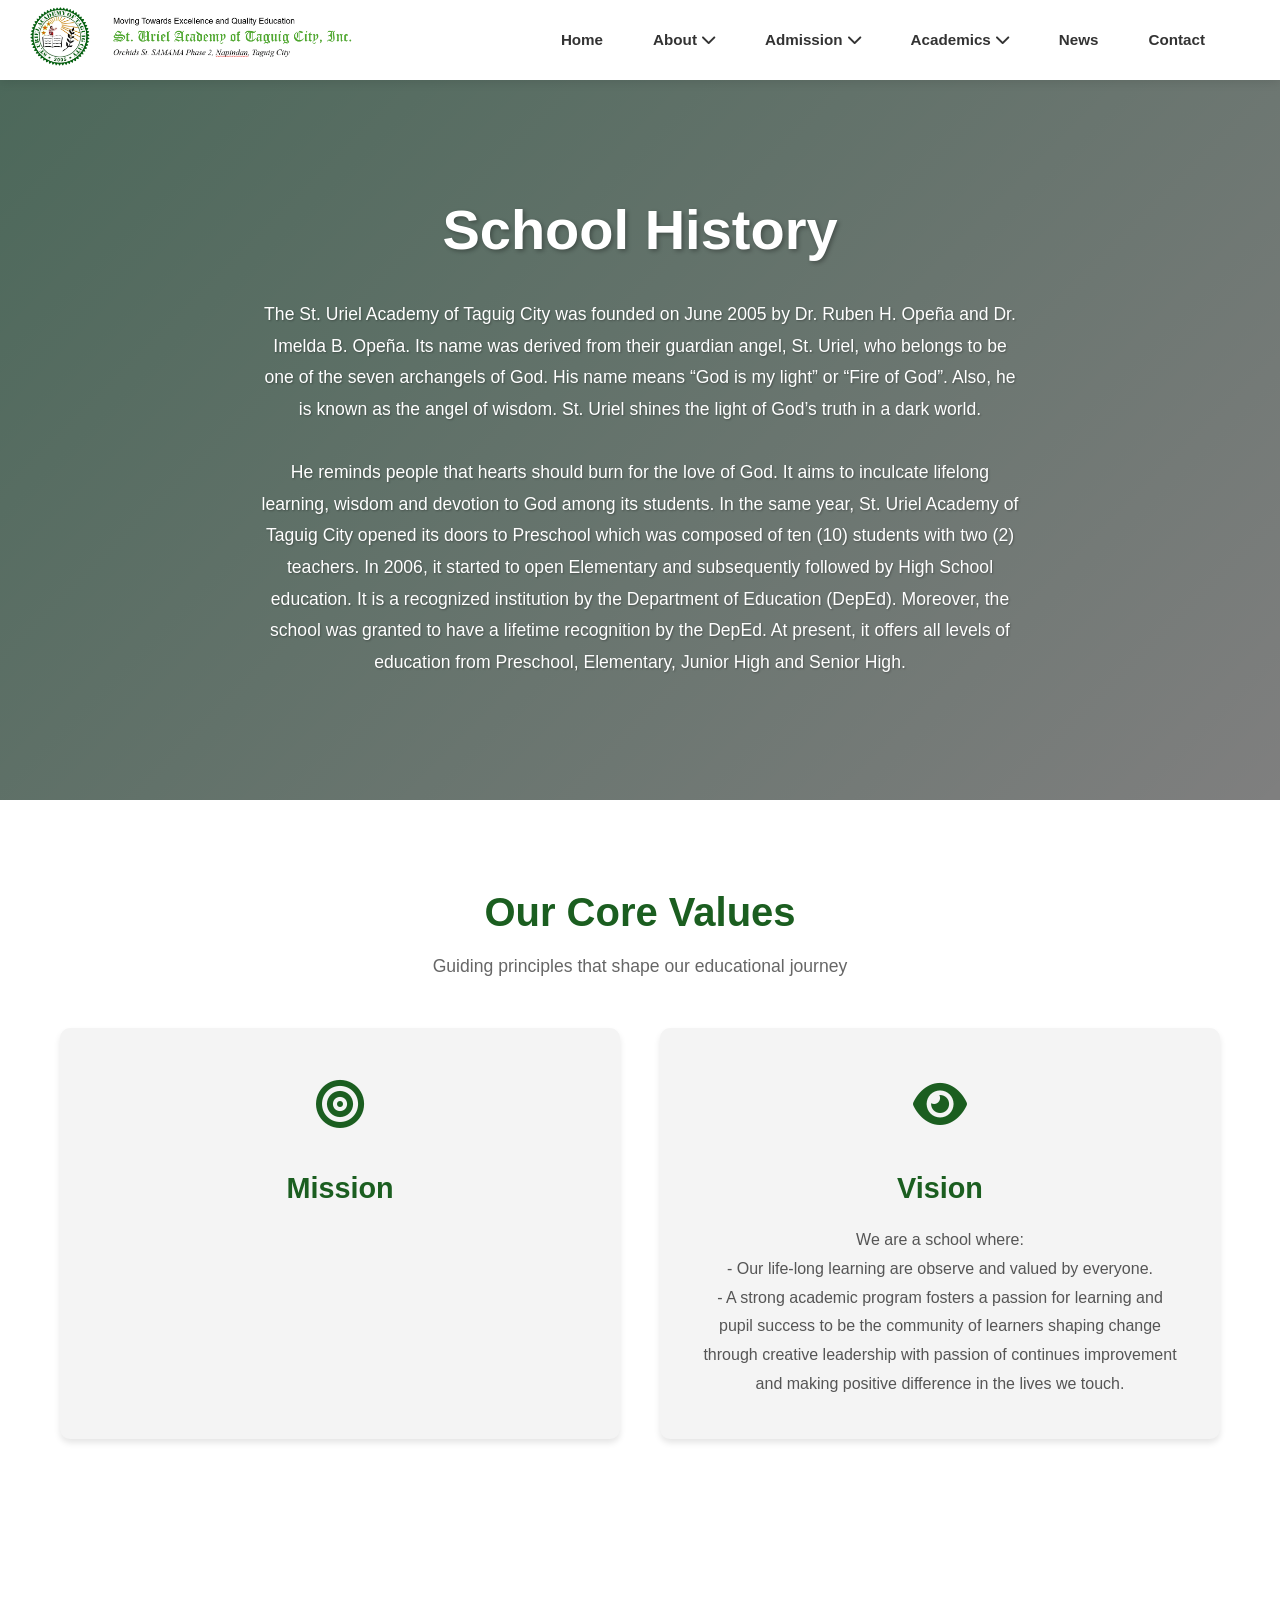
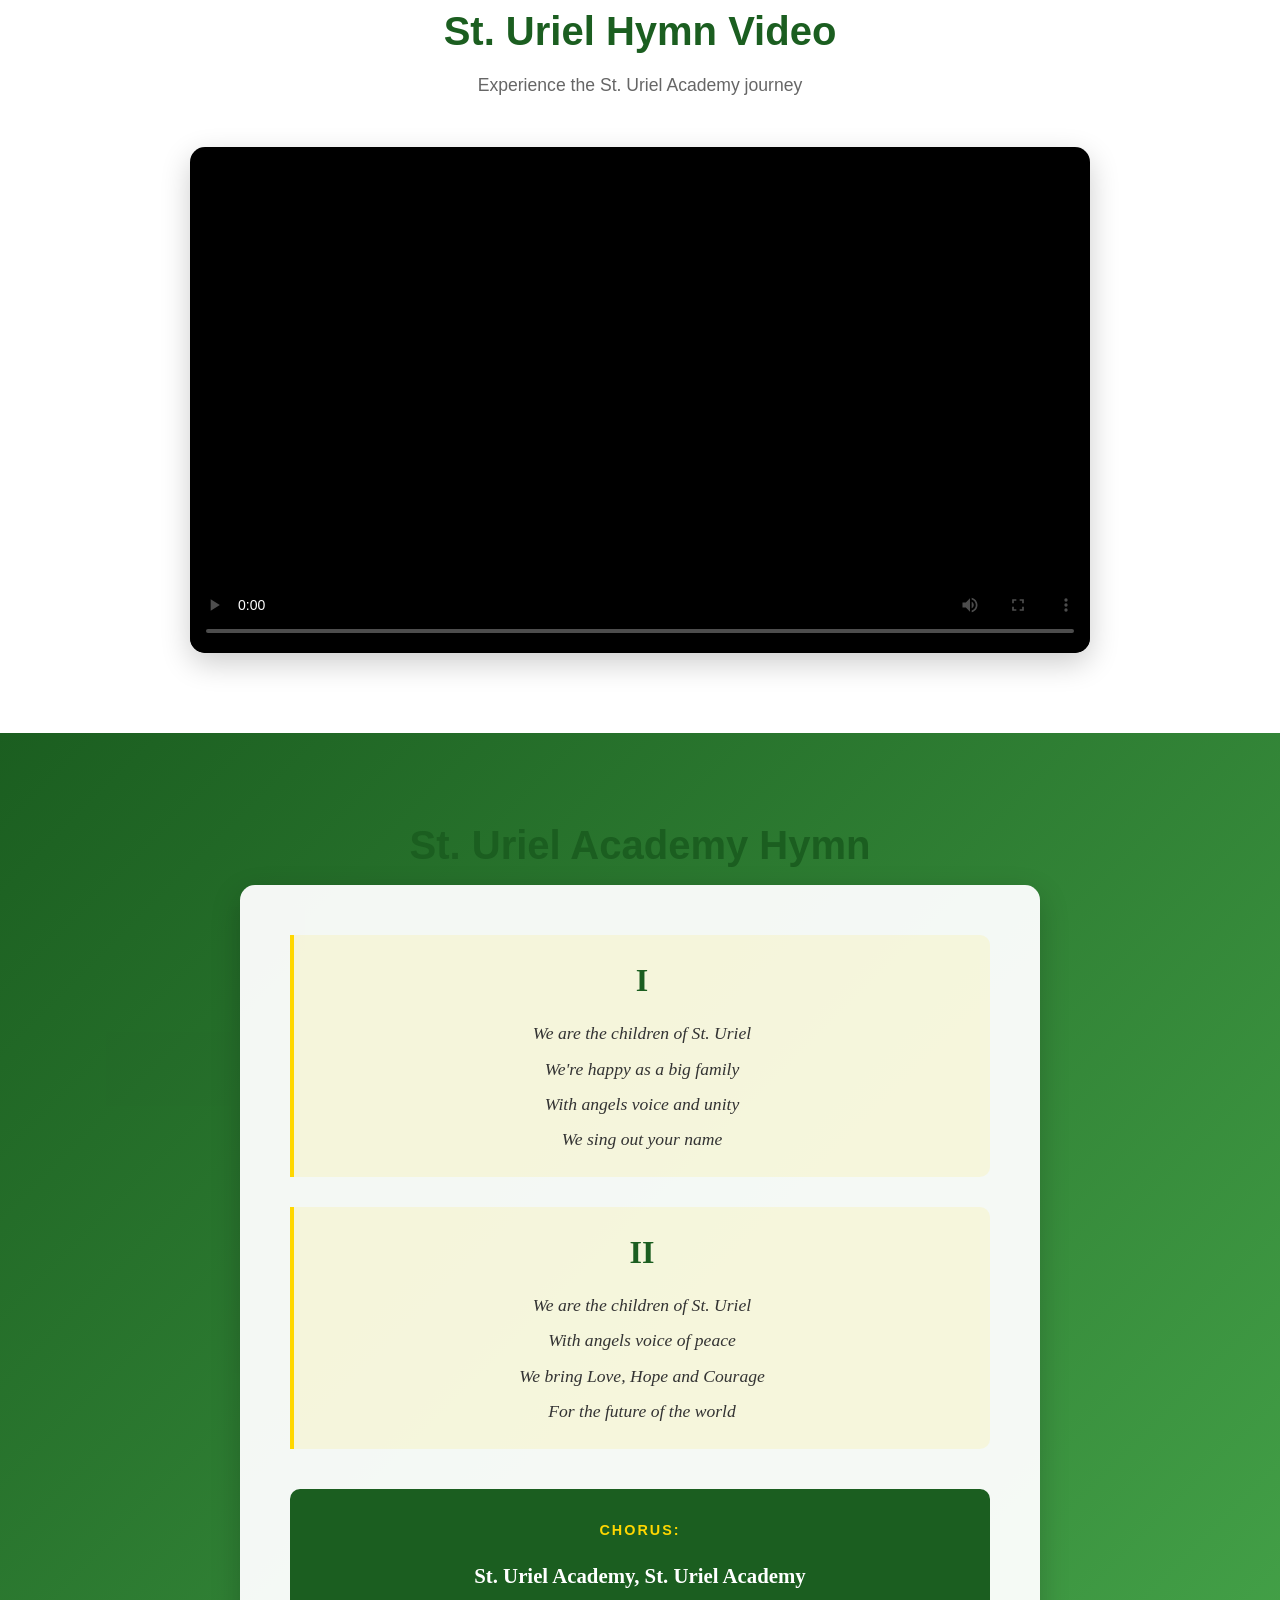
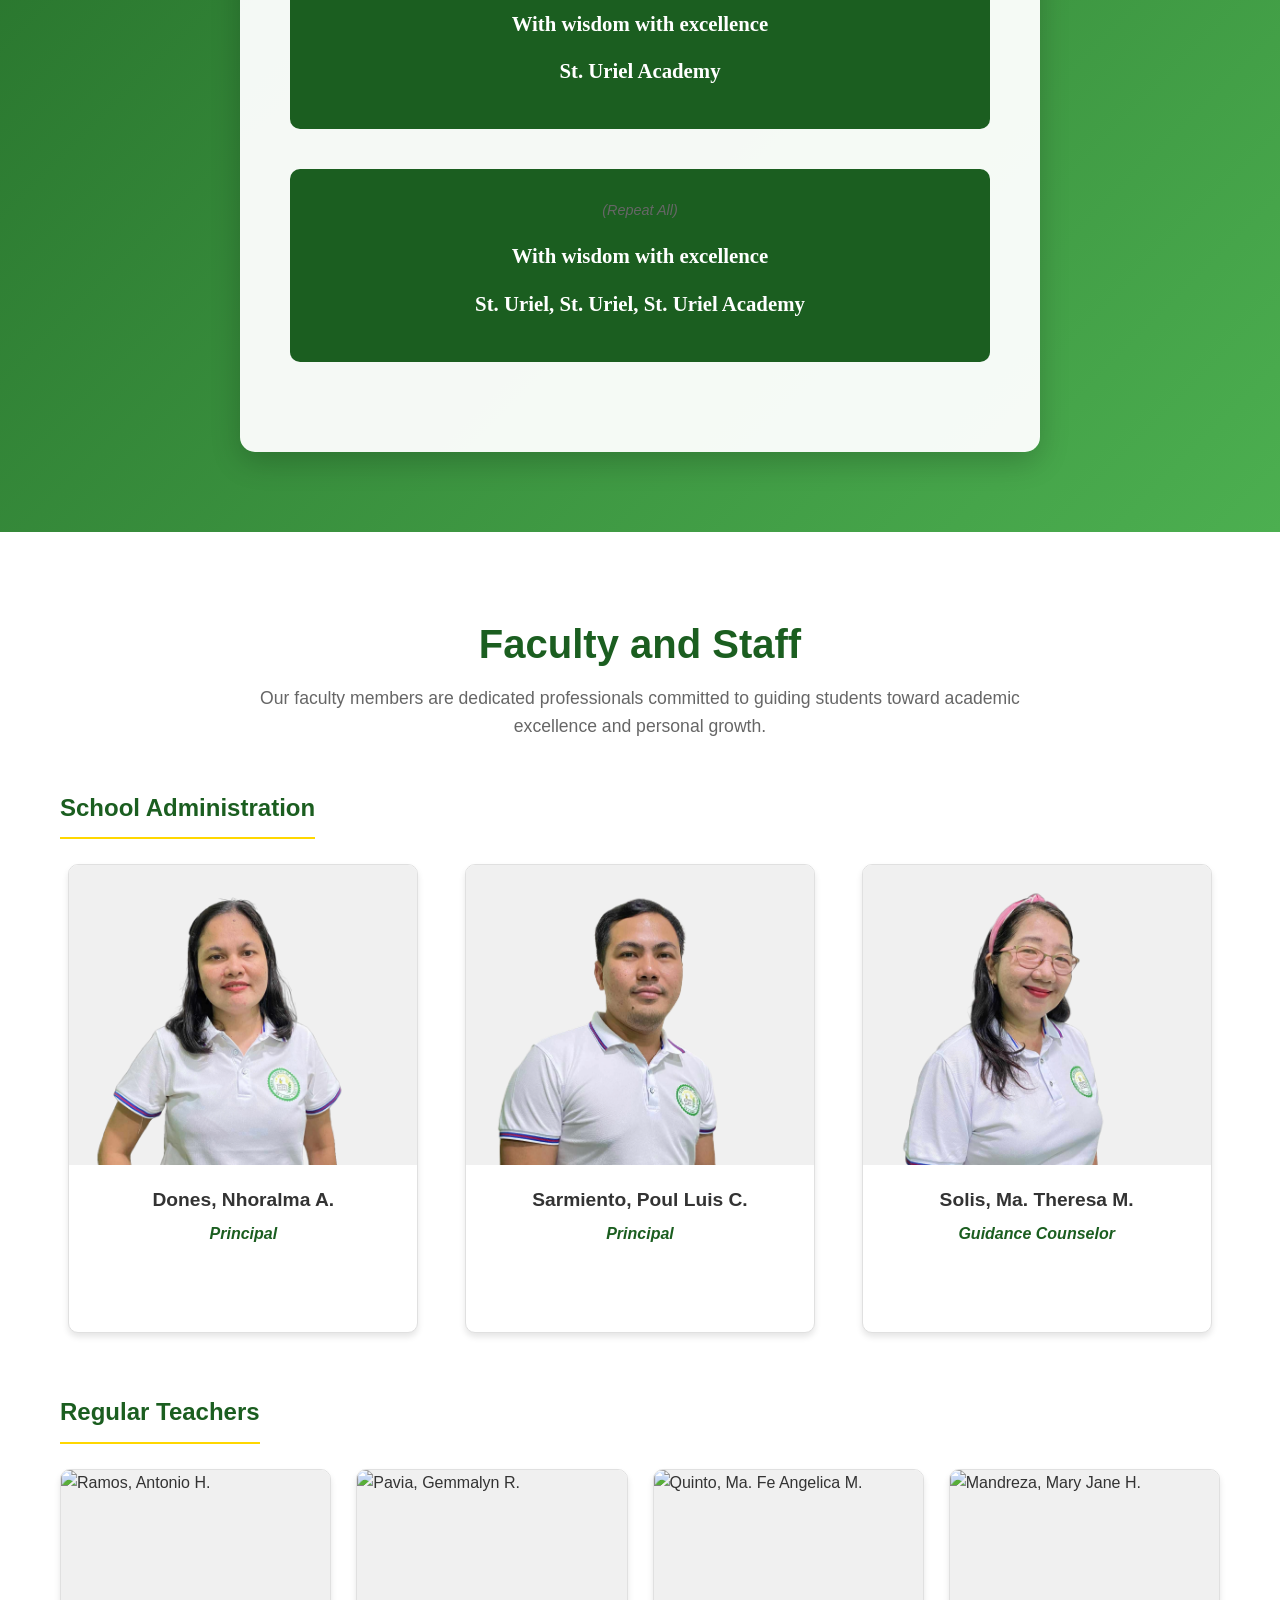
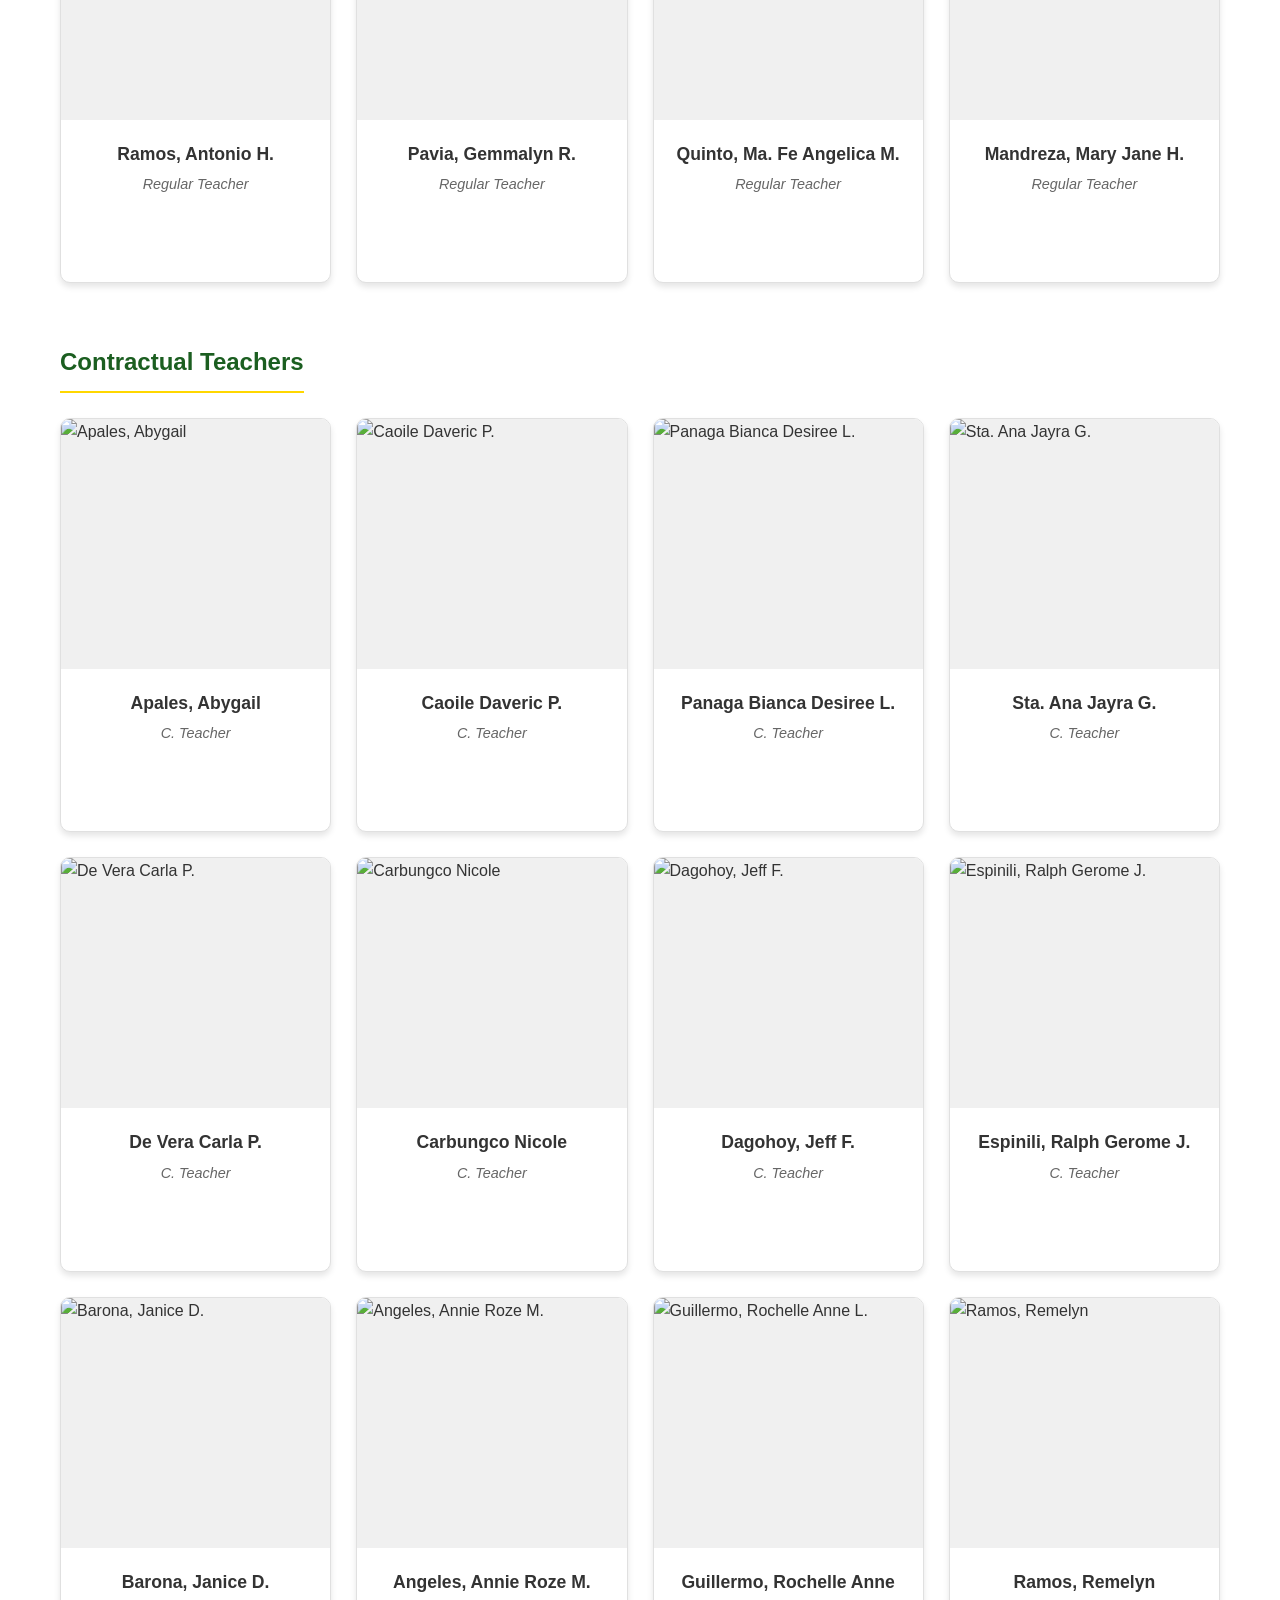
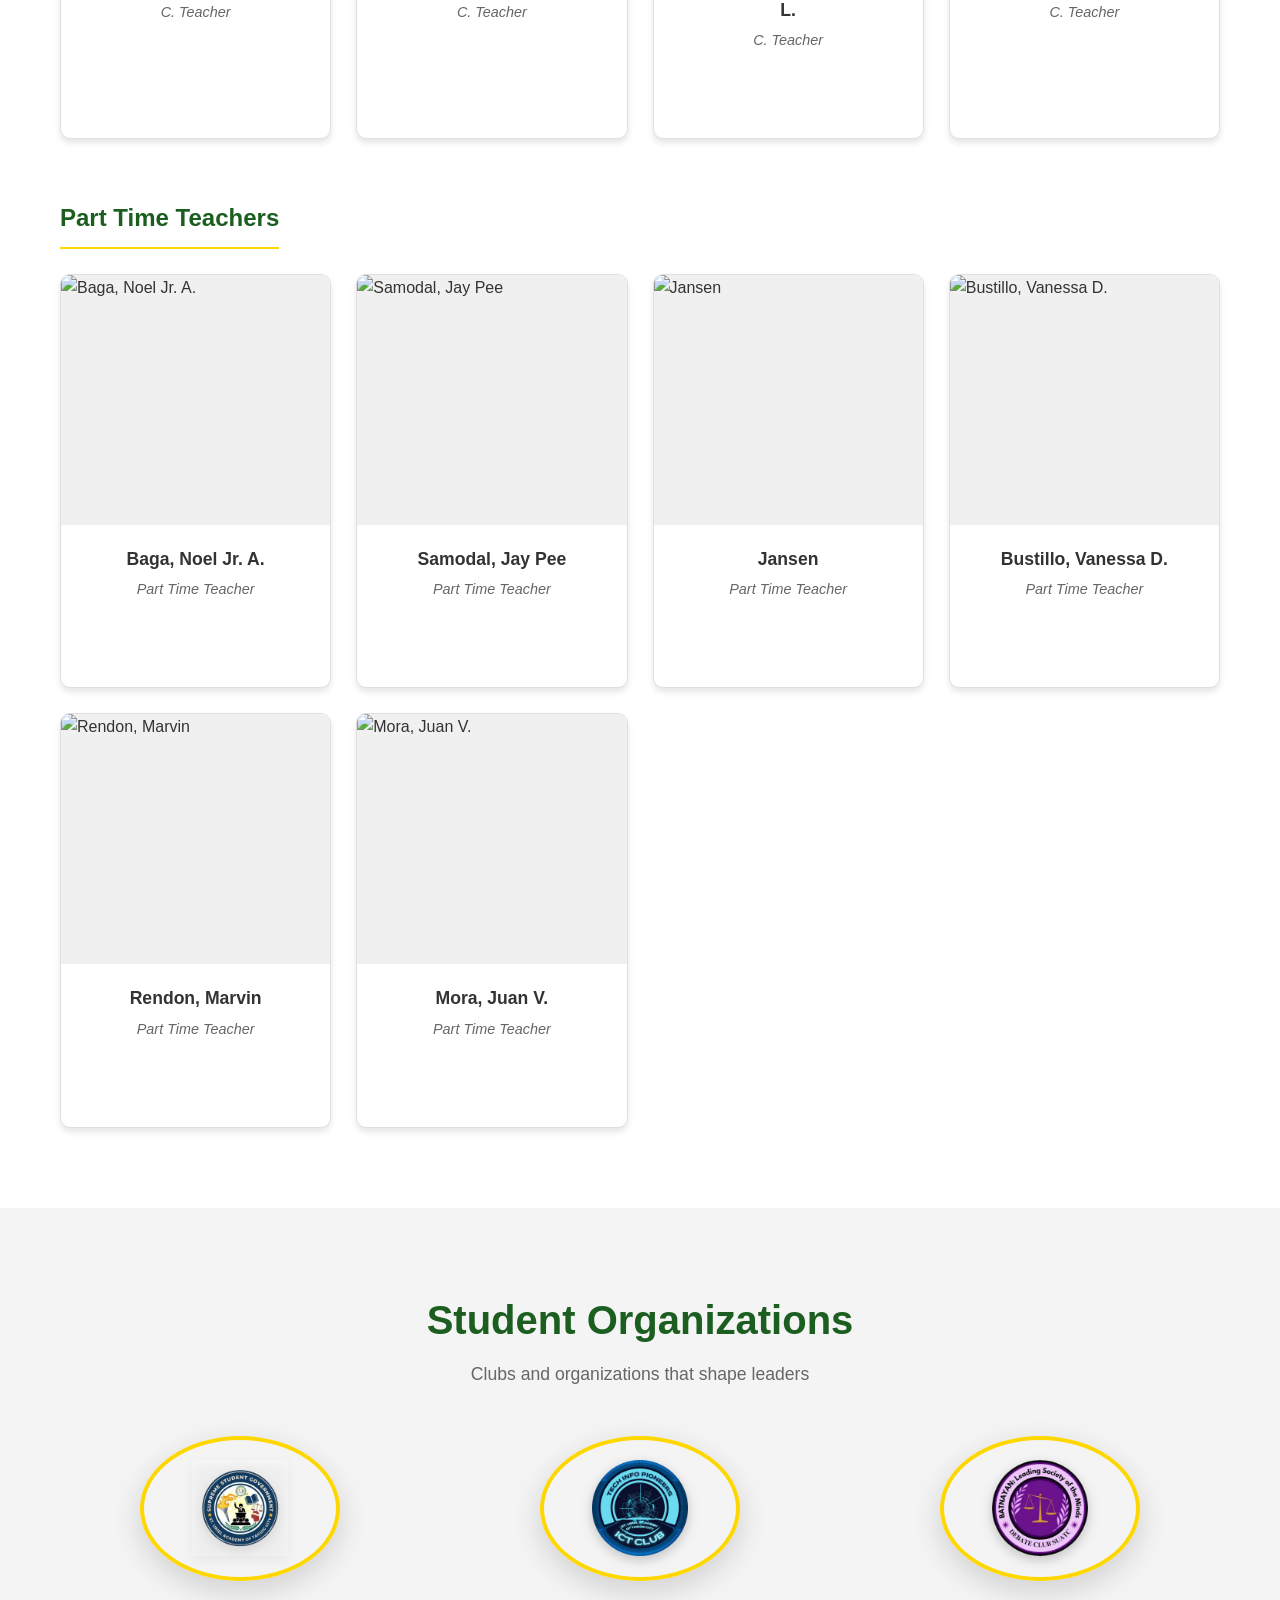
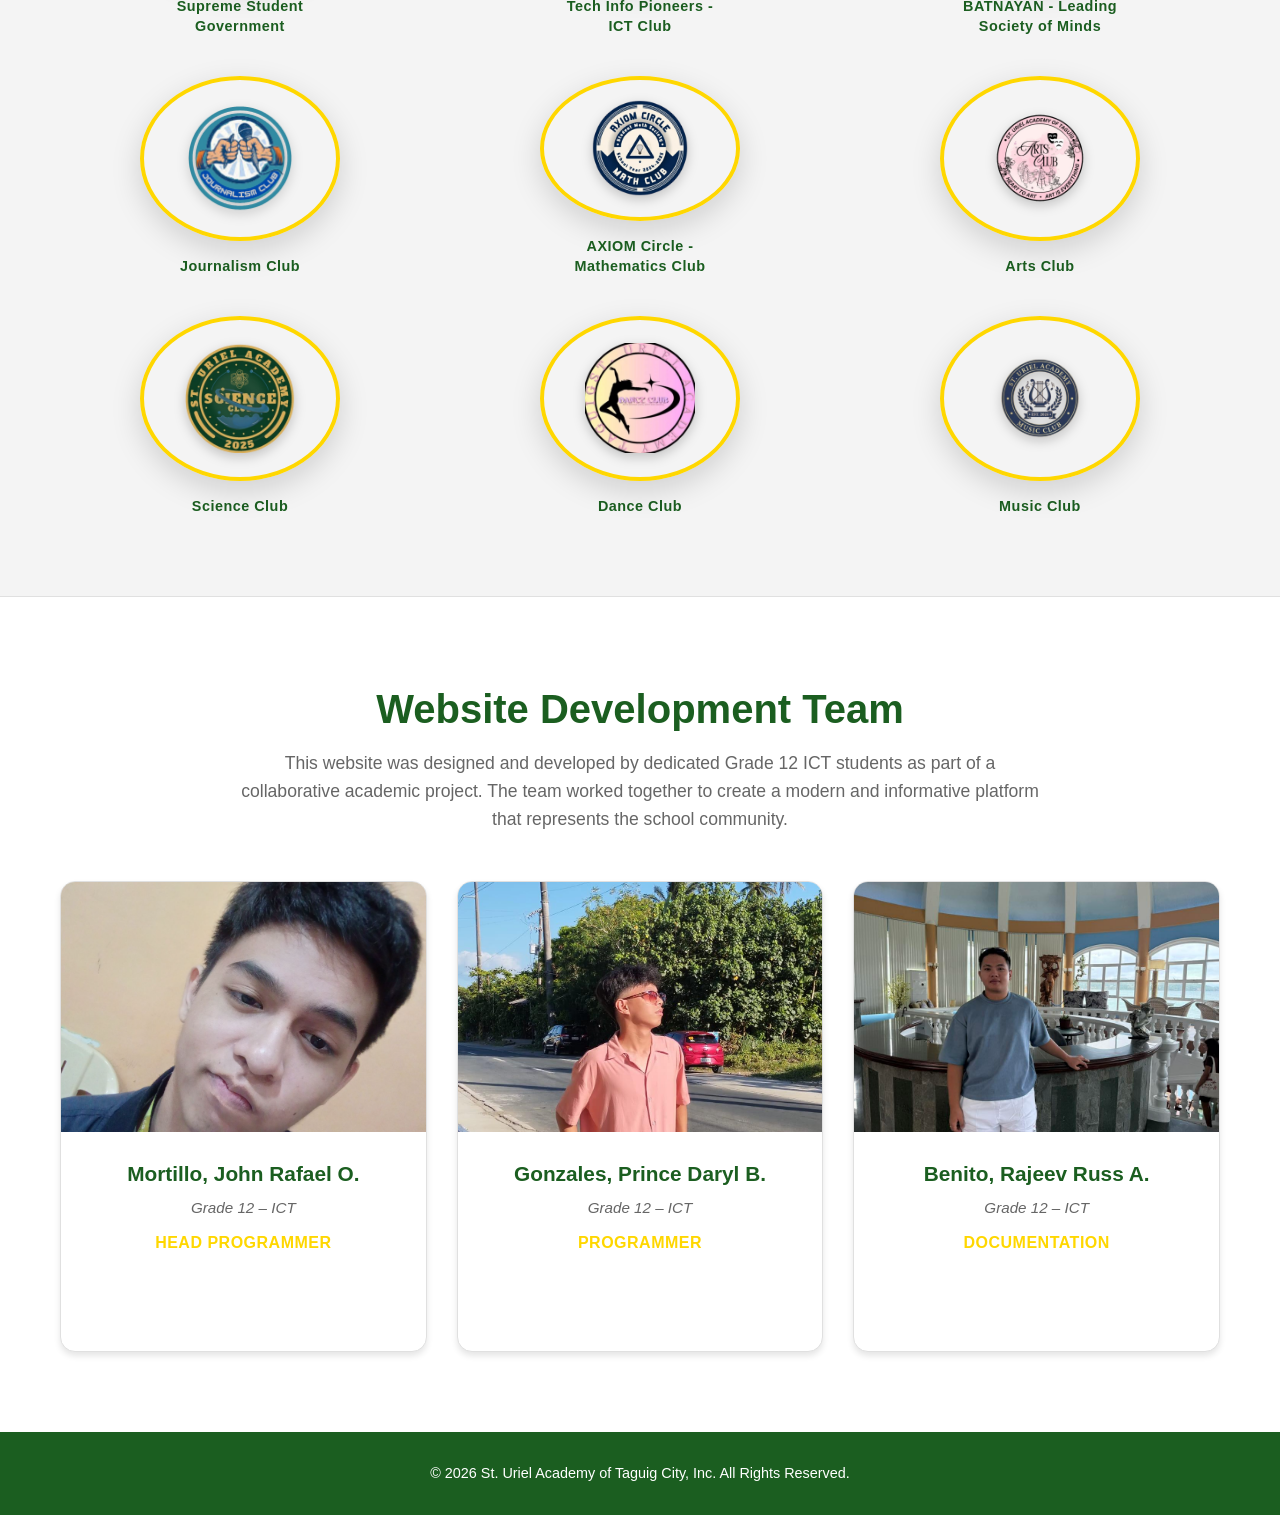
==== commit 18a93fd8: "anchor pages link changes." ====
--- a/about.html
+++ b/about.html
@@ -33,34 +33,34 @@
                 <li class="nav-item dropdown">
                     <a href="about.html" class="nav-link">About <i class="fas fa-chevron-down"></i></a>
                     <ul class="dropdown-menu">
-                        <li><a href="#">History</a></li>
-                        <li><a href="#">Mission and Vision</a></li>
-                        <li><a href="#">School Hymn</a></li>
-                        <li><a href="#">Faculty</a></li>
-                        <li><a href="#">Student Organizations</a></li>
-                        <li><a href="#">Team Members</a></li>
+                        <li><a href="about.html#history">History</a></li>
+                        <li><a href="about.html#mission">Mission and Vision</a></li>
+                        <li><a href="about.html#hymn">School Hymn</a></li>
+                        <li><a href="about.html#faculty">Faculty</a></li>
+                        <li><a href="about.html#organizations">Student Organizations</a></li>
+                        <li><a href="about.html#team">Team Members</a></li>
                     </ul>
                 </li>
 
                 <li class="nav-item dropdown">
                     <a href="admission.html" class="nav-link">Admission <i class="fas fa-chevron-down"></i></a>
                     <ul class="dropdown-menu">
-                        <li><a href="#">Admission Requirements</a></li>
-                        <li><a href="#">Enrollment Process</a></li>
-                        <li><a href="#">Tuition and Fees</a></li>
-                        <li><a href="#">Scholarships</a></li>
-                        <li><a href="#">FAQs</a></li>
+                        <li><a href="admission.html#requirements">Admission Requirements</a></li>
+                        <li><a href="admission.html#enrollment">Enrollment Process</a></li>
+                        <li><a href="admission.html#tuition">Tuition and Fees</a></li>
+                        <li><a href="admission.html#scholarships">Scholarships</a></li>
+                        <li><a href="admission.html#faqs">FAQs</a></li>
                     </ul>
                 </li>
 
                 <li class="nav-item dropdown">
                     <a href="academics.html" class="nav-link">Academics <i class="fas fa-chevron-down"></i></a>
                     <ul class="dropdown-menu">
-                        <li><a href="#">Senior High School Tracks</a></li>
-                        <li><a href="#">Junior High School</a></li>
-                        <li><a href="#">Elementary</a></li>
-                        <li><a href="#">Nursery or Kindergarten</a></li>
-                        <li><a href="#">Academic Calendar</a></li>
+                        <li><a href="academics.html#senior-high">Senior High School Tracks</a></li>
+                        <li><a href="academics.html#junior-high">Junior High School</a></li>
+                        <li><a href="academics.html#elementary">Elementary</a></li>
+                        <li><a href="academics.html#nursery">Nursery or Kindergarten</a></li>
+                        <li><a href="academics.html#calendar">Academic Calendar</a></li>
                     </ul>
                 </li>
 
@@ -71,7 +71,7 @@
     </nav>
 
     <!-- SECTION 1: SCHOOL HISTORY -->
-    <section class="history-section">
+    <section class="history-section" id="history"> 
         <div class="history-overlay"></div>
         <div class="container">
             <div class="history-content">
@@ -97,7 +97,7 @@
     </section>
 
     <!-- SECTION 2: MISSION AND VISION -->
-    <section class="mission-vision-section">
+    <section class="mission-vision-section" id="mission">
         <div class="container">
             <h2 class="section-title">Our Core Values</h2>
             <p class="section-subtitle">Guiding principles that shape our educational journey</p>
@@ -134,9 +134,9 @@
 <!-- ========================================
    SECTION: SCHOOL VIDEO
    ======================================== -->
-<section class="video-section">
+<section class="video-section" id="hymn">
     <div class="container">
-        <h2 class="section-title">Watch Our School Video</h2>
+        <h2 class="section-title">St. Uriel Hymn Video</h2>
         <p class="section-subtitle">Experience the St. Uriel Academy journey</p>
         
         <div class="video-container">
@@ -192,7 +192,7 @@
 <!-- ========================================
    SECTION: FACULTY AND STAFF
    ======================================== -->
-<section class="faculty-section">
+<section class="faculty-section" id="faculty">
     <div class="container">
         <h2 class="section-title">Faculty and Staff</h2>
         <p class="section-subtitle">Our faculty members are dedicated professionals committed to guiding students toward academic excellence and personal growth.</p>
@@ -258,7 +258,7 @@
                 <!-- Teacher 1 -->
                 <div class="faculty-card">
                     <div class="card-image">
-                        <img src="assets/img/tony.png" alt="Ramos, Antonio H.">
+                        <img src="img/ramos.jpg" alt="Ramos, Antonio H.">
                     </div>
                     <div class="card-info">
                         <h4>Ramos, Antonio H.</h4>
@@ -274,7 +274,7 @@
                 <!-- Teacher 2 -->
                 <div class="faculty-card">
                     <div class="card-image">
-                        <img src="assets/img/12.png" alt="Pavia, Gemmalyn R.">
+                        <img src="img/pavia.jpg" alt="Pavia, Gemmalyn R.">
                     </div>
                     <div class="card-info">
                         <h4>Pavia, Gemmalyn R.</h4>
@@ -290,7 +290,7 @@
                 <!-- Teacher 3 -->
                 <div class="faculty-card">
                     <div class="card-image">
-                        <img src="assets/img/13.png" alt="Quinto, Ma. Fe Angelica M.">
+                        <img src="img/quinto.jpg" alt="Quinto, Ma. Fe Angelica M.">
                     </div>
                     <div class="card-info">
                         <h4>Quinto, Ma. Fe Angelica M.</h4>
@@ -306,7 +306,7 @@
                 <!-- Teacher 4 -->
                 <div class="faculty-card">
                     <div class="card-image">
-                        <img src="assets/img/11.png" alt="Mandreza, Mary Jane H.">
+                        <img src="img/mandreza.jpg" alt="Mandreza, Mary Jane H.">
                     </div>
                     <div class="card-info">
                         <h4>Mandreza, Mary Jane H.</h4>
@@ -328,7 +328,7 @@
                 <!-- C. Teacher 1 -->
                 <div class="faculty-card">
                     <div class="card-image">
-                        <img src="assets/img/aby.png" alt="Apales, Abygail">
+                        <img src="img/apales.jpg" alt="Apales, Abygail">
                     </div>
                     <div class="card-info">
                         <h4>Apales, Abygail</h4>
@@ -344,7 +344,7 @@
                 <!-- C. Teacher 2 -->
                 <div class="faculty-card">
                     <div class="card-image">
-                        <img src="assets/img/dave.png" alt="Caoile Daveric P.">
+                        <img src="img/caoile.jpg" alt="Caoile Daveric P.">
                     </div>
                     <div class="card-info">
                         <h4>Caoile Daveric P.</h4>
@@ -360,7 +360,7 @@
                 <!-- C. Teacher 3 -->
                 <div class="faculty-card">
                     <div class="card-image">
-                        <img src="assets/img/bianca.png" alt="Panaga Bianca Desiree L.">
+                        <img src="img/panaga.jpg" alt="Panaga Bianca Desiree L.">
                     </div>
                     <div class="card-info">
                         <h4>Panaga Bianca Desiree L.</h4>
@@ -392,7 +392,7 @@
                 <!-- C. Teacher 5 -->
                 <div class="faculty-card">
                     <div class="card-image">
-                        <img src="assets/img/14.png" alt="De Vera Carla P.">
+                        <img src="img/devera.jpg" alt="De Vera Carla P.">
                     </div>
                     <div class="card-info">
                         <h4>De Vera Carla P.</h4>
@@ -408,7 +408,7 @@
                 <!-- C. Teacher 6 -->
                 <div class="faculty-card">
                     <div class="card-image">
-                        <img src="assets/img/nicole.png" alt="Carbungco Nicole">
+                        <img src="img/carbungco.jpg" alt="Carbungco Nicole">
                     </div>
                     <div class="card-info">
                         <h4>Carbungco Nicole</h4>
@@ -526,7 +526,7 @@
                  <!-- Part Time Teacher 1 -->
                 <div class="faculty-card">
                     <div class="card-image">
-                        <img src="assets/img/baga.png" alt="Baga, Noel Jr. A.">
+                        <img src="img/baga.jpg" alt="Baga, Noel Jr. A.">
                     </div>
                     <div class="card-info">
                         <h4>Baga, Noel Jr. A.</h4>
@@ -590,7 +590,7 @@
                 <!-- Part Time Teacher 5 -->
                 <div class="faculty-card">
                     <div class="card-image">
-                        <img src="assets/img/marvin.png" alt="Rendon, Marvin">
+                        <img src="img/rendon.jpg" alt="Rendon, Marvin">
                     </div>
                     <div class="card-info">
                         <h4>Rendon, Marvin</h4>
@@ -606,7 +606,7 @@
                 <!-- Part Time Teacher 6 -->
                 <div class="faculty-card">
                     <div class="card-image">
-                        <img src="assets/img/mora.png" alt="Mora, Juan V.">
+                        <img src="img/mora.jpg" alt="Mora, Juan V.">
                     </div>
                     <div class="card-info">
                         <h4>Mora, Juan V.</h4>
@@ -626,7 +626,7 @@
 <!-- ========================================
    SECTION: STUDENT ORGANIZATIONS
    ======================================== -->
-<section class="organizations-section">
+<section class="organizations-section" id="organizations">
     <div class="container">
         <h2 class="section-title">Student Organizations</h2>
         <p class="section-subtitle">Clubs and organizations that shape leaders</p>
@@ -773,7 +773,7 @@
 <!-- ========================================
    SECTION: WEBSITE DEVELOPMENT TEAM
    ======================================== -->
-<section class="team-section">
+<section class="team-section" id="team">
     <div class="container">
         <h2 class="section-title">Website Development Team</h2>
         <p class="section-subtitle">
--- a/assets/css/style.css
+++ b/assets/css/style.css
@@ -620,3 +620,6 @@
     }
 }
 
+html {
+  scroll-behavior: smooth;
+}
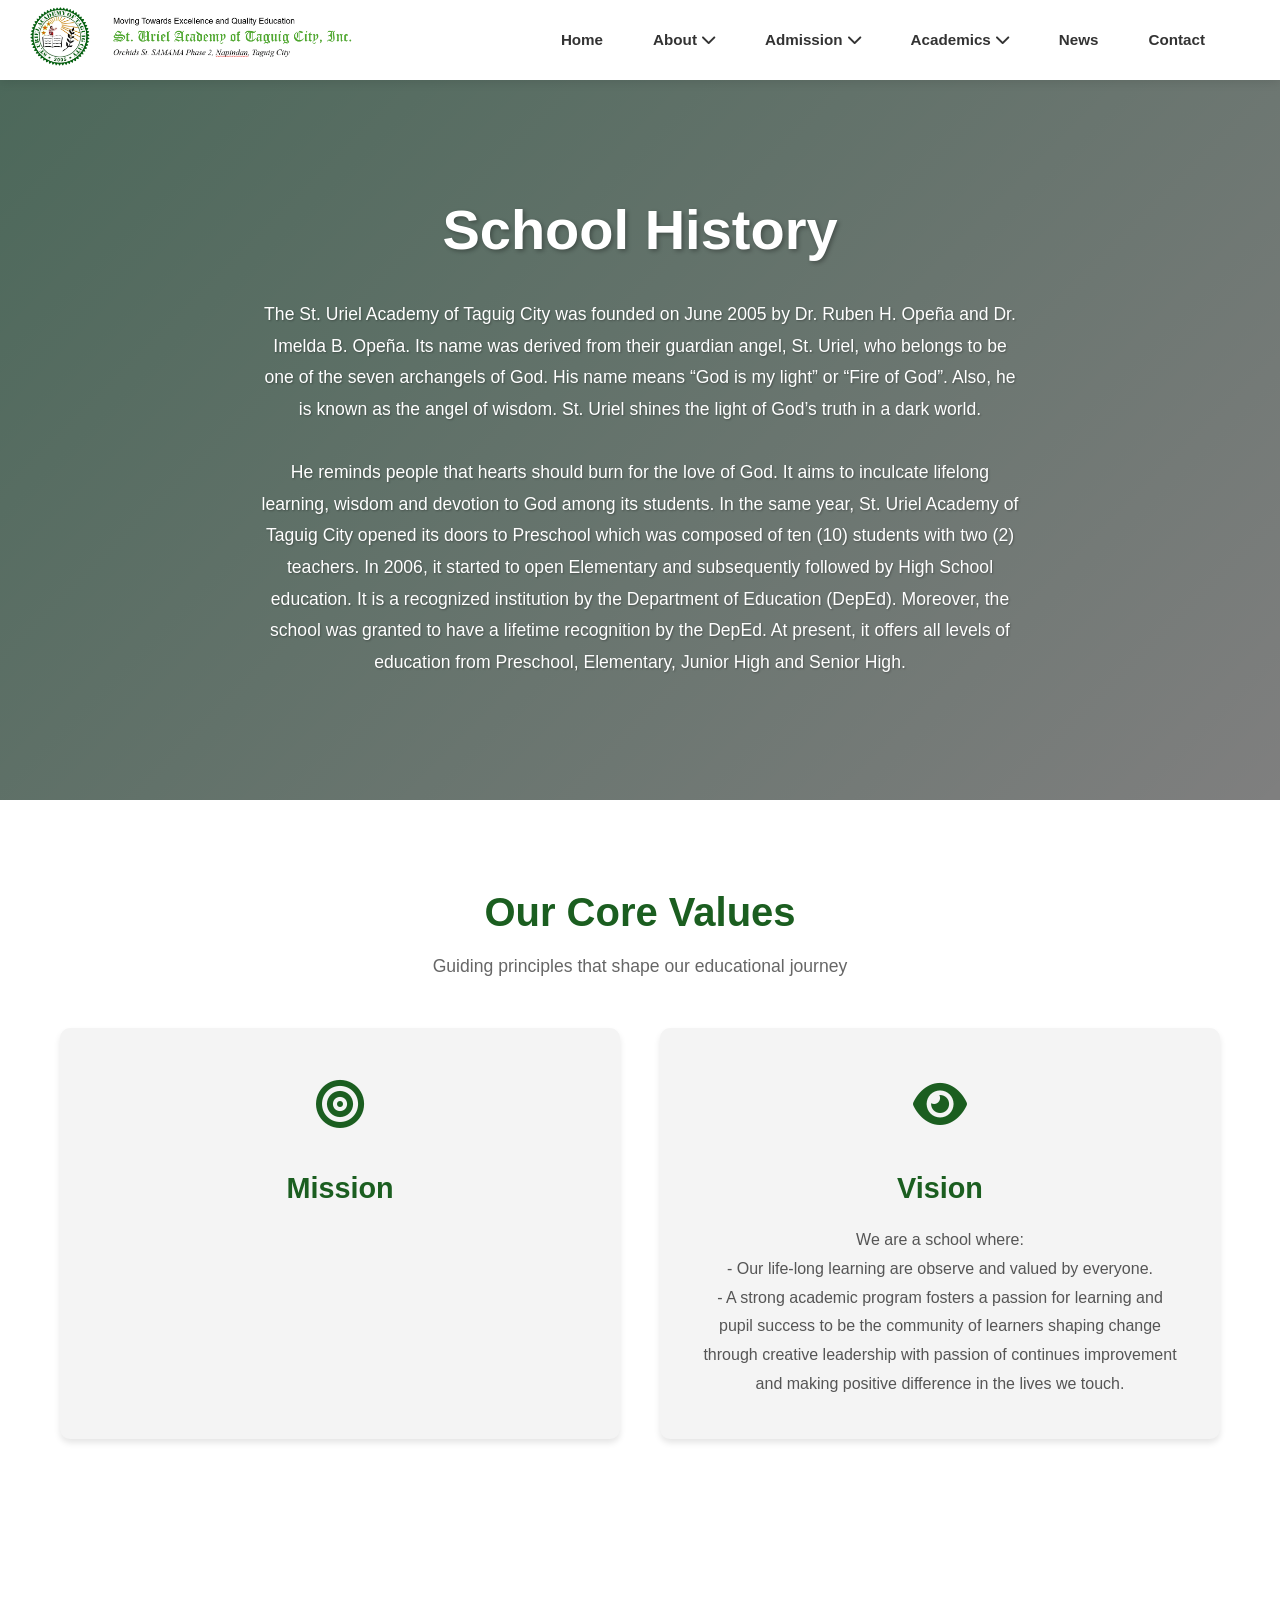
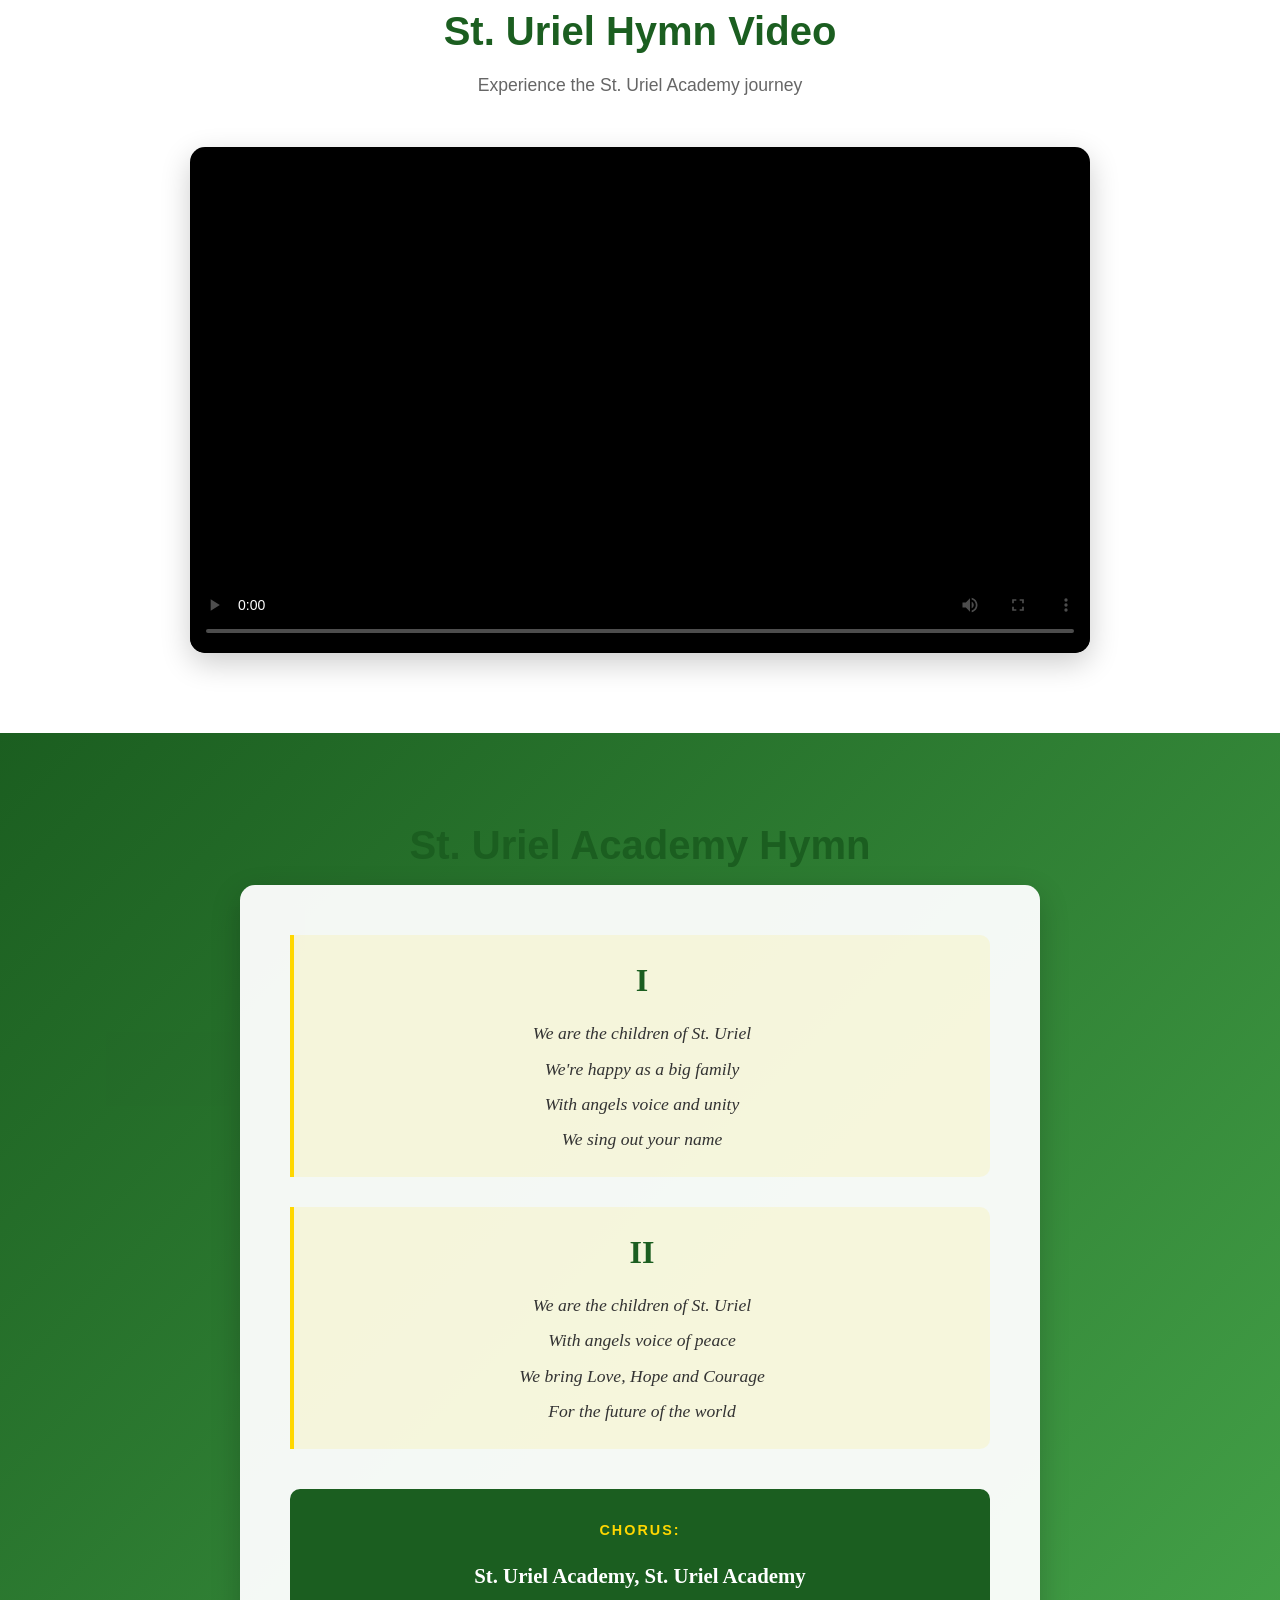
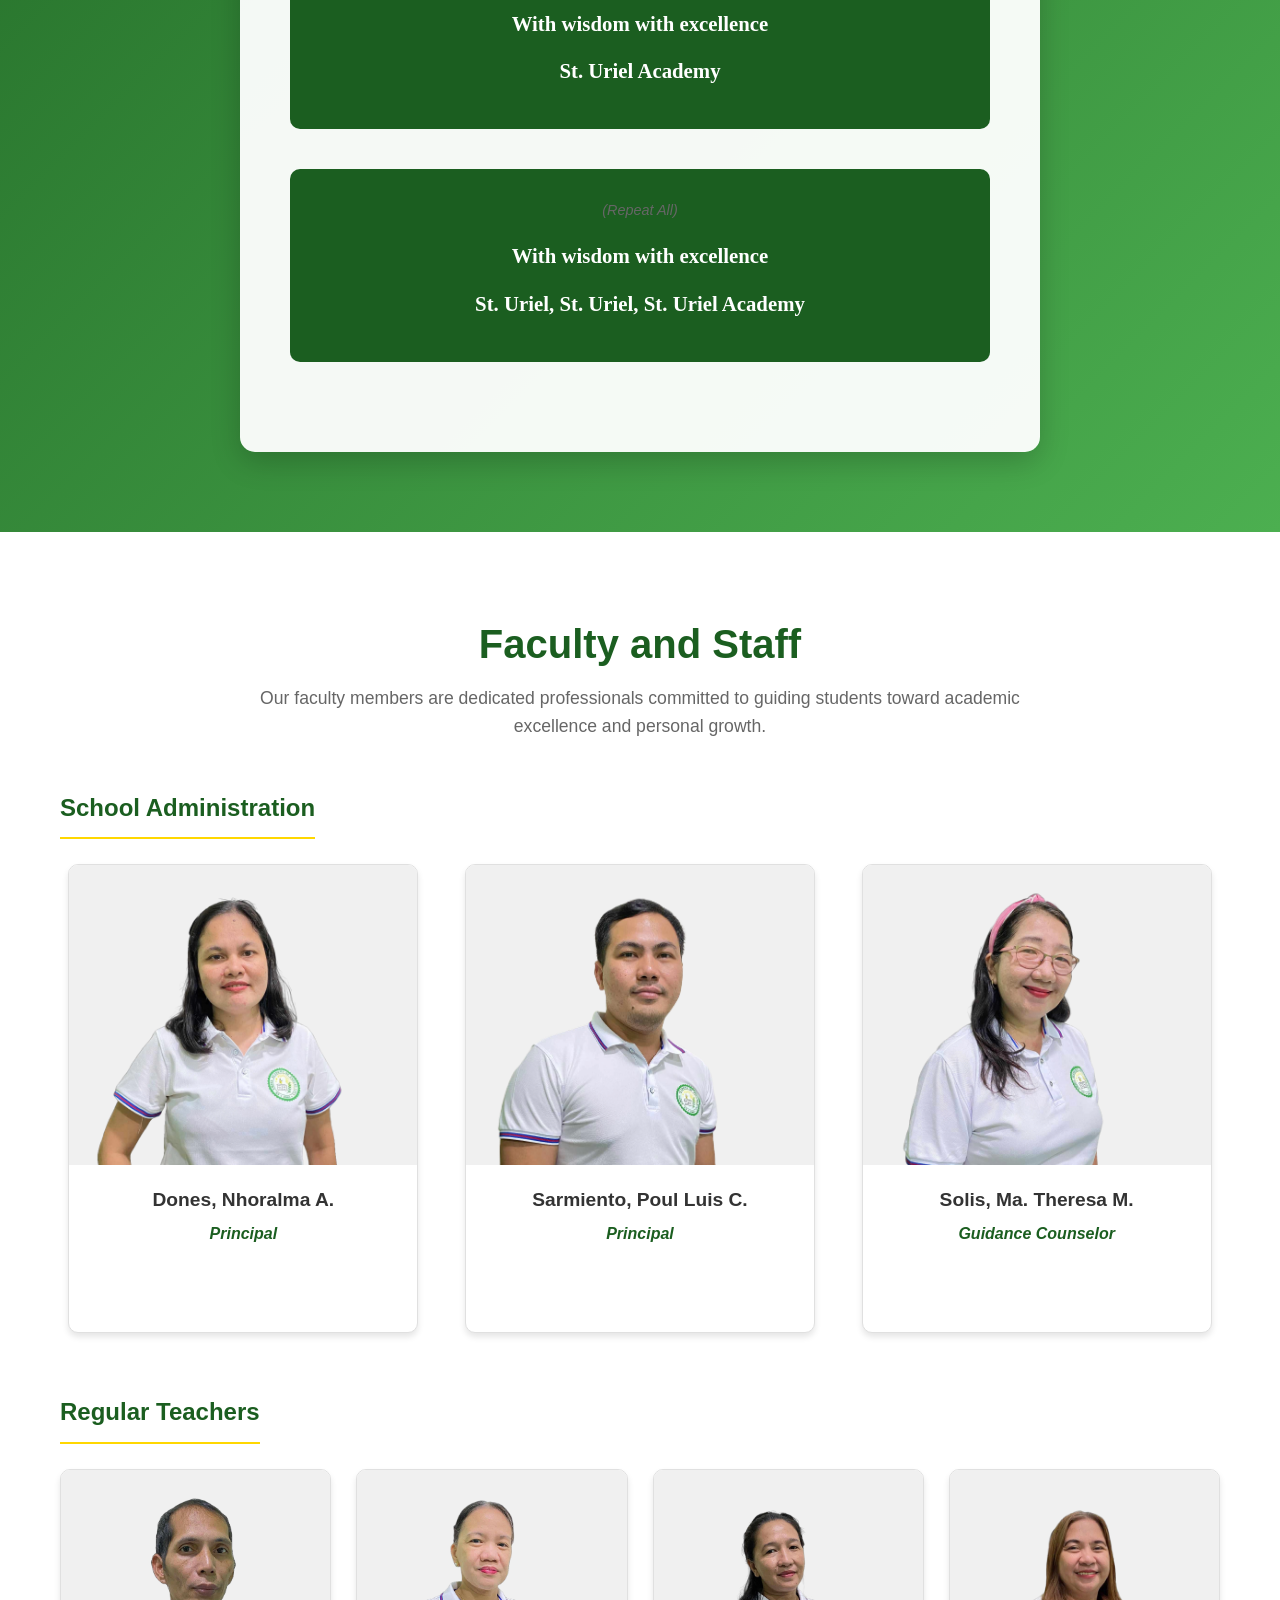
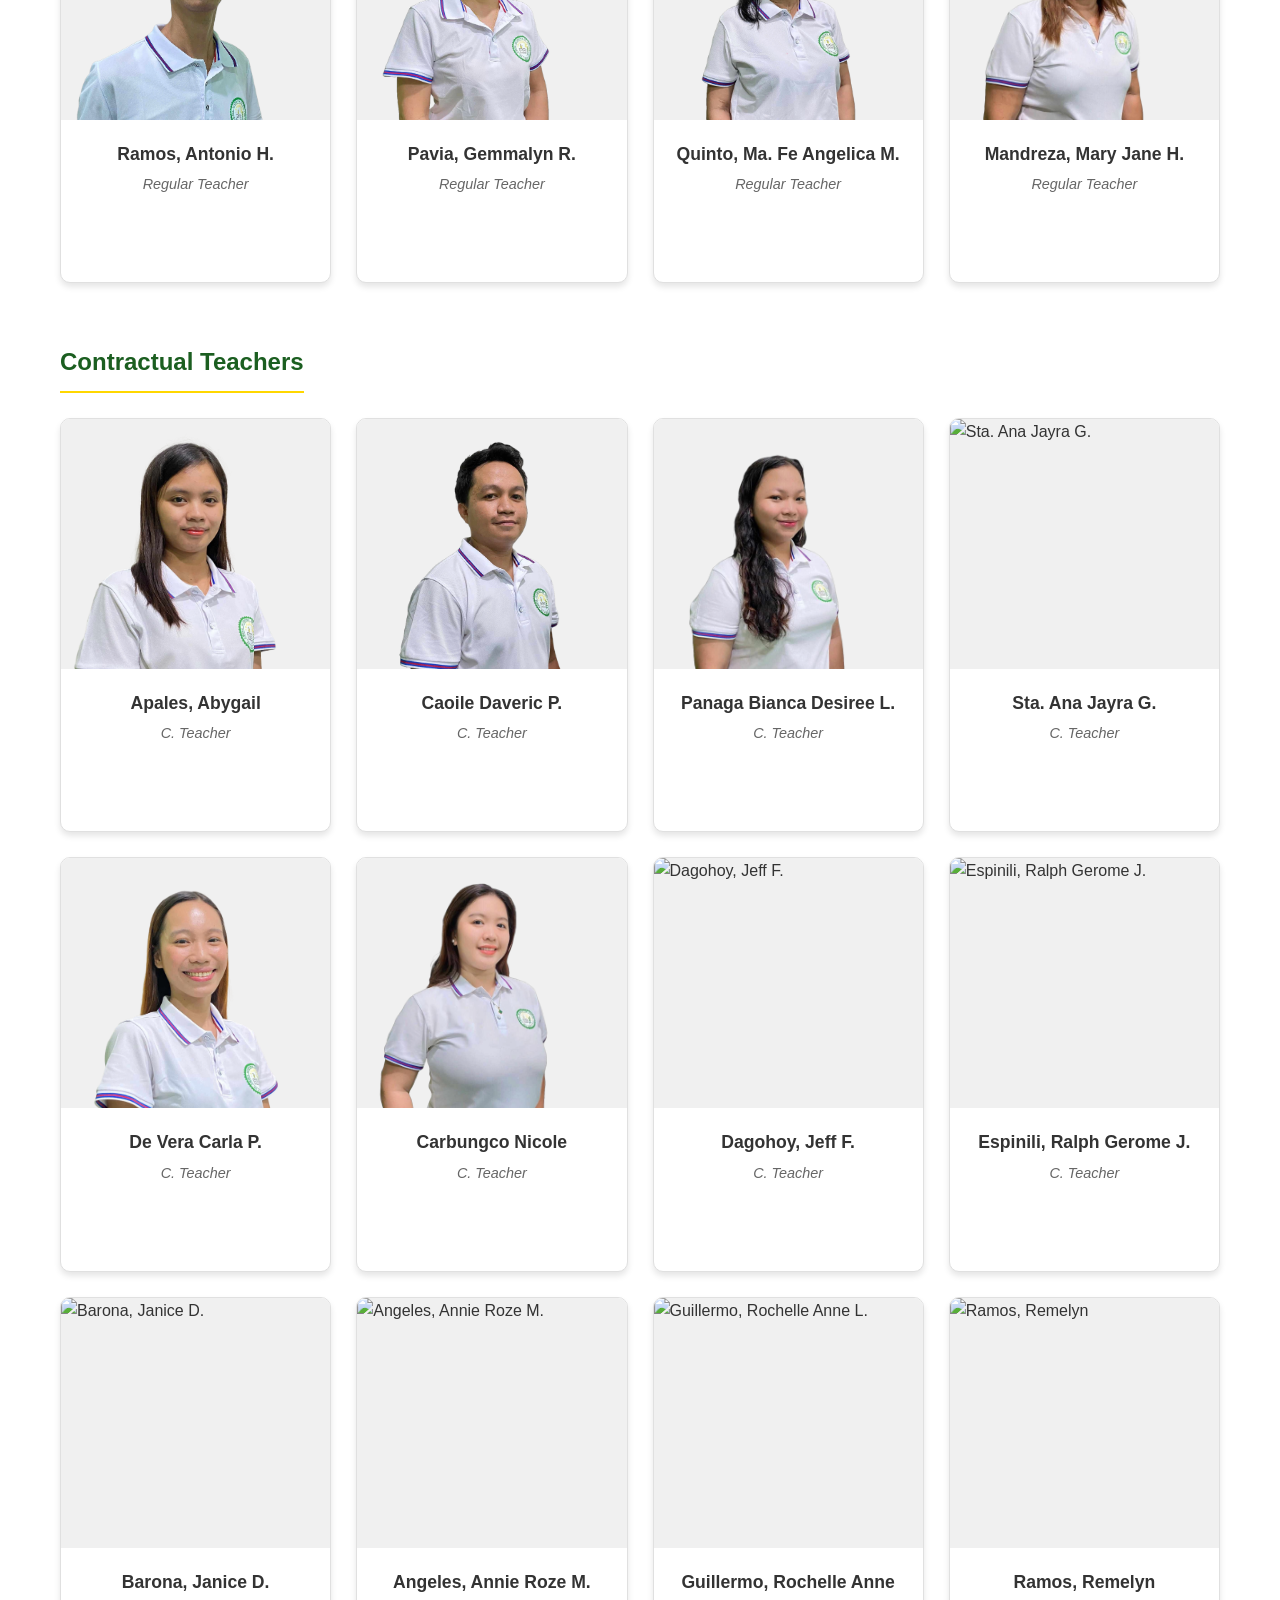
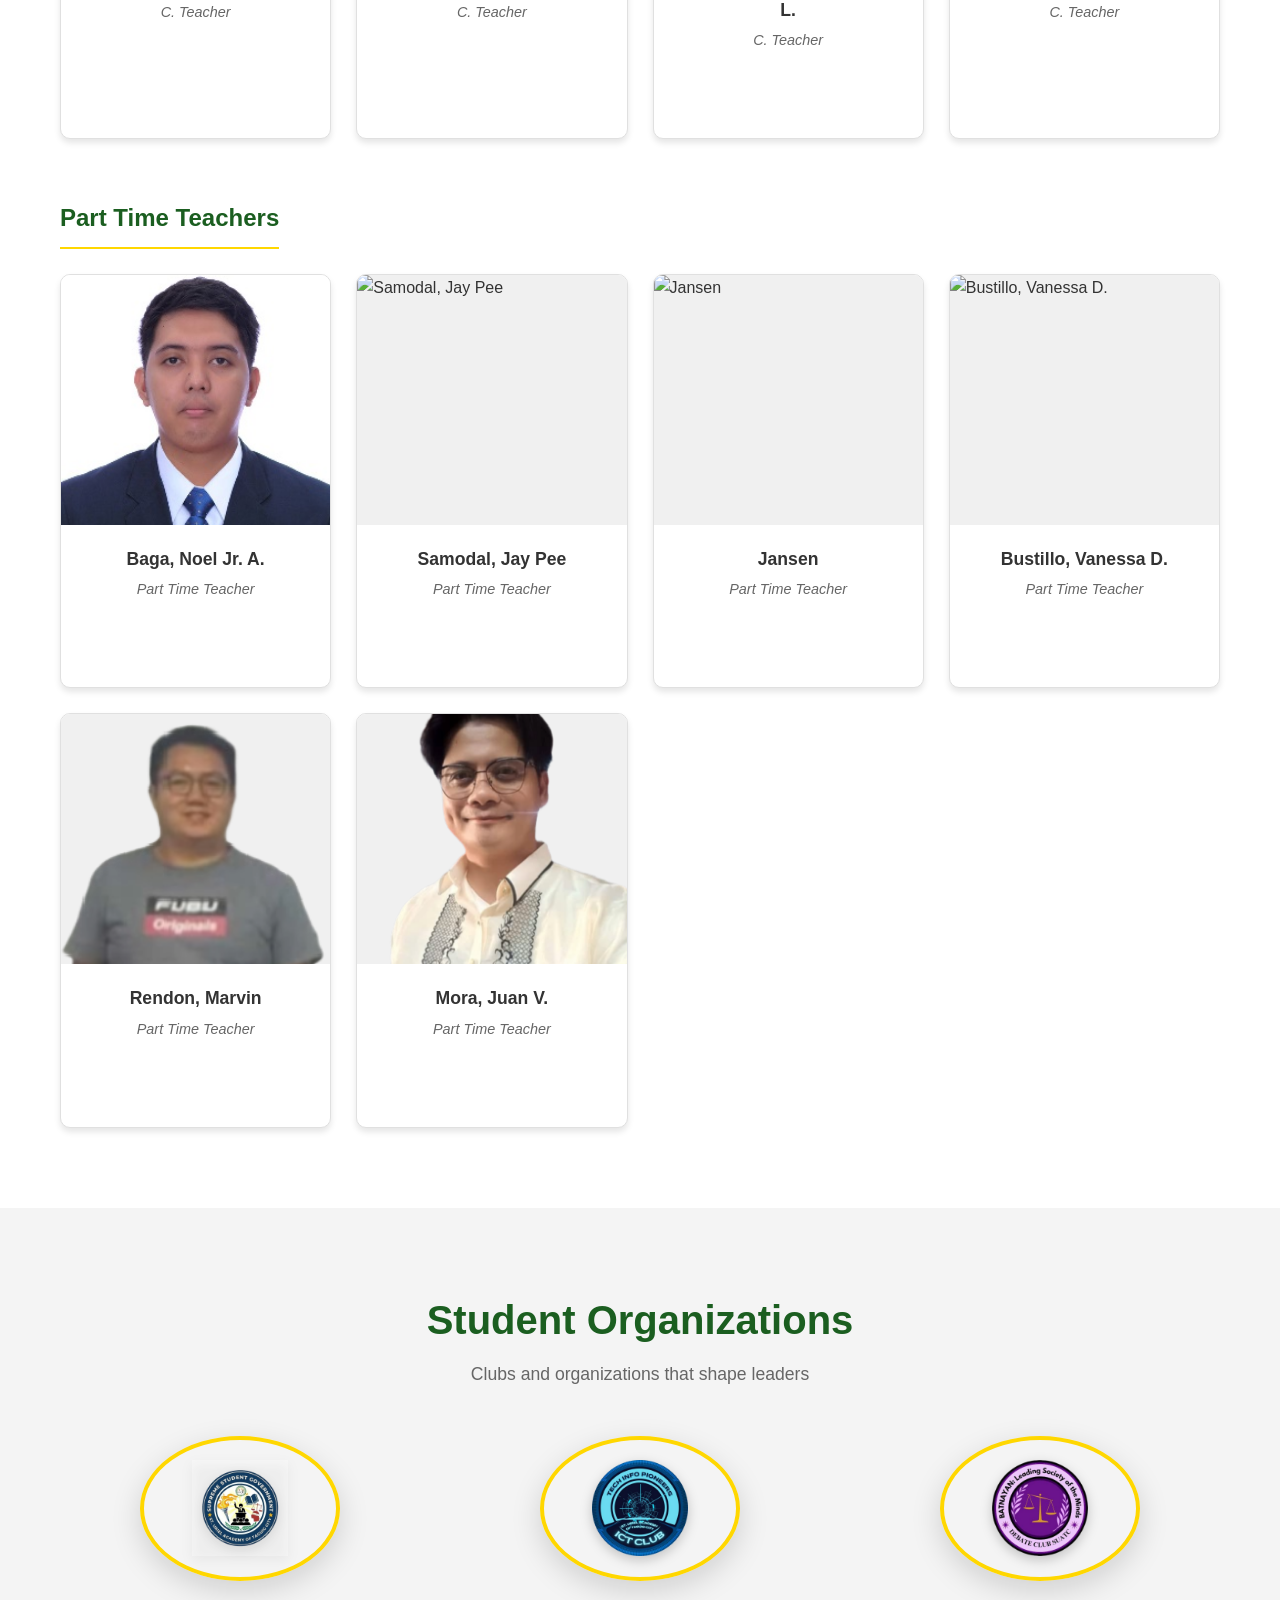
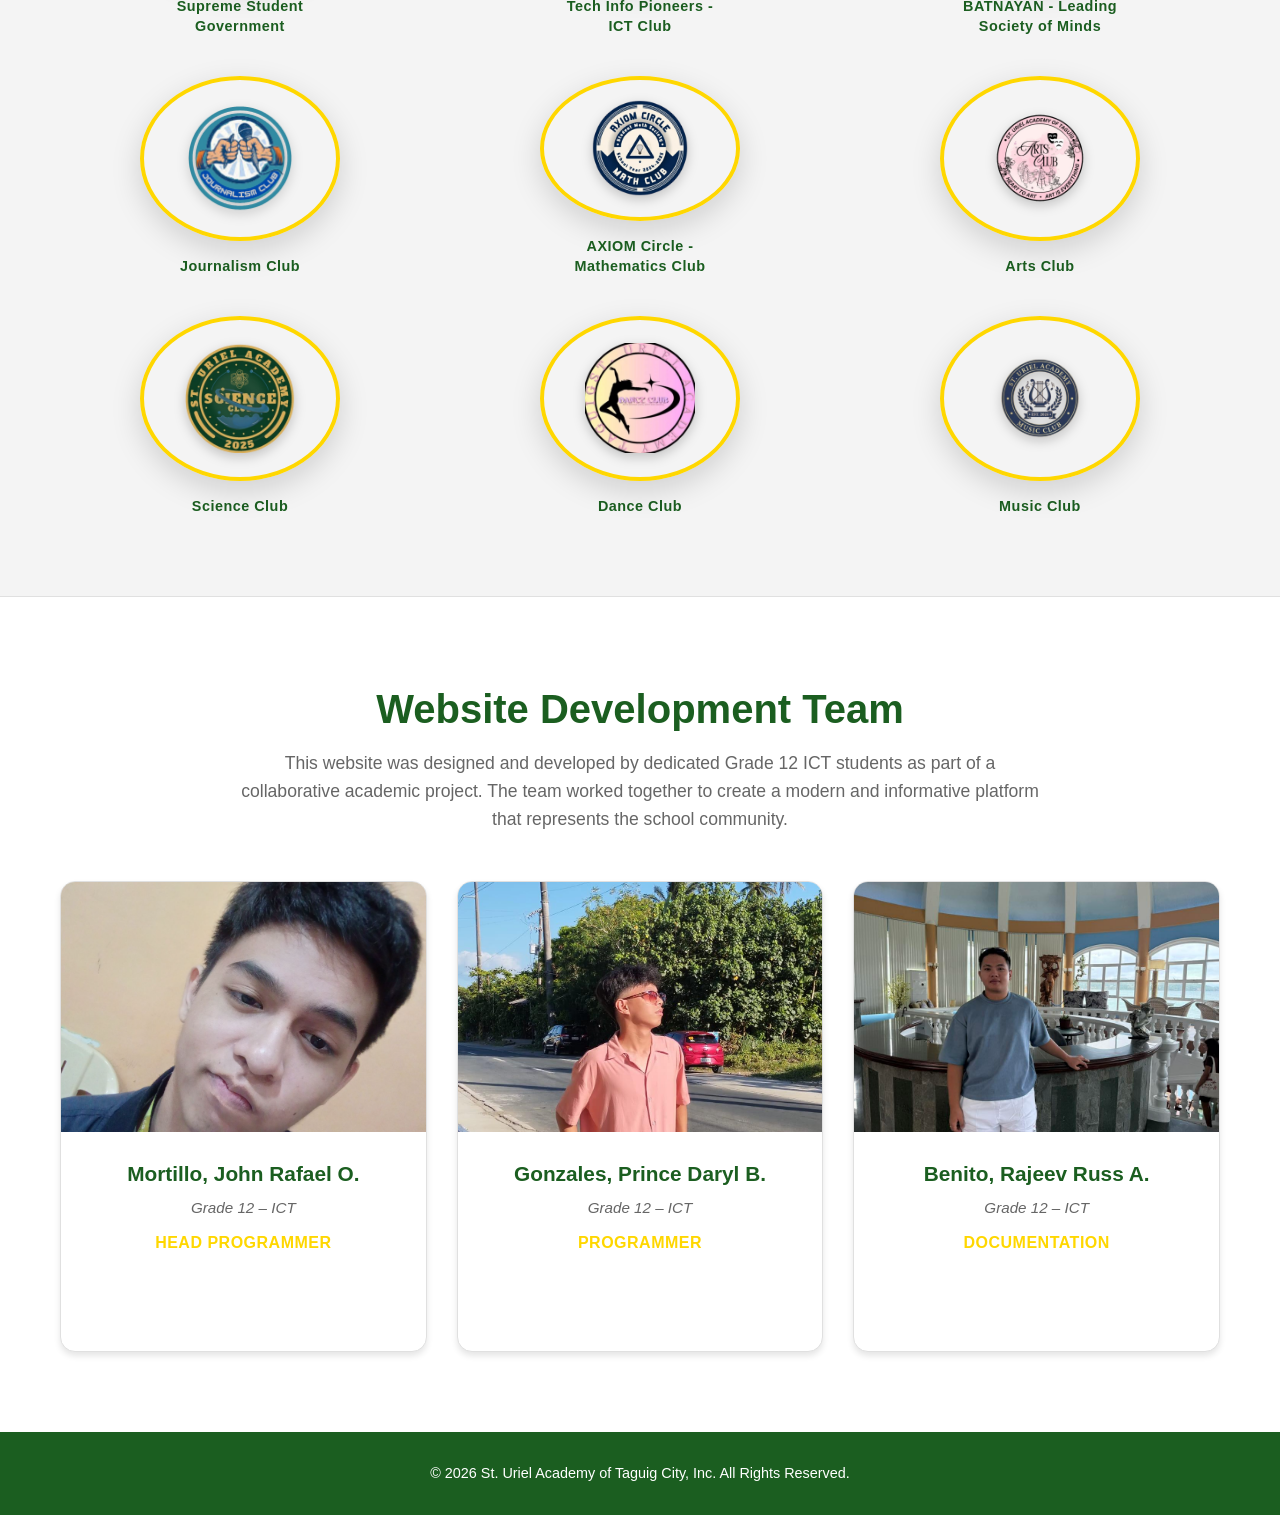
==== commit f3de6995: "Merge branch 'master' of https://github.com/rafaelmortz213/Final-SUATC-School-Website" ====
--- a/about.html
+++ b/about.html
@@ -258,7 +258,7 @@
                 <!-- Teacher 1 -->
                 <div class="faculty-card">
                     <div class="card-image">
-                        <img src="img/ramos.jpg" alt="Ramos, Antonio H.">
+                        <img src="assets/img/tony.png" alt="Ramos, Antonio H.">
                     </div>
                     <div class="card-info">
                         <h4>Ramos, Antonio H.</h4>
@@ -274,7 +274,7 @@
                 <!-- Teacher 2 -->
                 <div class="faculty-card">
                     <div class="card-image">
-                        <img src="img/pavia.jpg" alt="Pavia, Gemmalyn R.">
+                        <img src="assets/img/12.png" alt="Pavia, Gemmalyn R.">
                     </div>
                     <div class="card-info">
                         <h4>Pavia, Gemmalyn R.</h4>
@@ -290,7 +290,7 @@
                 <!-- Teacher 3 -->
                 <div class="faculty-card">
                     <div class="card-image">
-                        <img src="img/quinto.jpg" alt="Quinto, Ma. Fe Angelica M.">
+                        <img src="assets/img/13.png" alt="Quinto, Ma. Fe Angelica M.">
                     </div>
                     <div class="card-info">
                         <h4>Quinto, Ma. Fe Angelica M.</h4>
@@ -306,7 +306,7 @@
                 <!-- Teacher 4 -->
                 <div class="faculty-card">
                     <div class="card-image">
-                        <img src="img/mandreza.jpg" alt="Mandreza, Mary Jane H.">
+                        <img src="assets/img/11.png" alt="Mandreza, Mary Jane H.">
                     </div>
                     <div class="card-info">
                         <h4>Mandreza, Mary Jane H.</h4>
@@ -328,7 +328,7 @@
                 <!-- C. Teacher 1 -->
                 <div class="faculty-card">
                     <div class="card-image">
-                        <img src="img/apales.jpg" alt="Apales, Abygail">
+                        <img src="assets/img/aby.png" alt="Apales, Abygail">
                     </div>
                     <div class="card-info">
                         <h4>Apales, Abygail</h4>
@@ -344,7 +344,7 @@
                 <!-- C. Teacher 2 -->
                 <div class="faculty-card">
                     <div class="card-image">
-                        <img src="img/caoile.jpg" alt="Caoile Daveric P.">
+                        <img src="assets/img/dave.png" alt="Caoile Daveric P.">
                     </div>
                     <div class="card-info">
                         <h4>Caoile Daveric P.</h4>
@@ -360,7 +360,7 @@
                 <!-- C. Teacher 3 -->
                 <div class="faculty-card">
                     <div class="card-image">
-                        <img src="img/panaga.jpg" alt="Panaga Bianca Desiree L.">
+                        <img src="assets/img/bianca.png" alt="Panaga Bianca Desiree L.">
                     </div>
                     <div class="card-info">
                         <h4>Panaga Bianca Desiree L.</h4>
@@ -392,7 +392,7 @@
                 <!-- C. Teacher 5 -->
                 <div class="faculty-card">
                     <div class="card-image">
-                        <img src="img/devera.jpg" alt="De Vera Carla P.">
+                        <img src="assets/img/14.png" alt="De Vera Carla P.">
                     </div>
                     <div class="card-info">
                         <h4>De Vera Carla P.</h4>
@@ -408,7 +408,7 @@
                 <!-- C. Teacher 6 -->
                 <div class="faculty-card">
                     <div class="card-image">
-                        <img src="img/carbungco.jpg" alt="Carbungco Nicole">
+                        <img src="assets/img/nicole.png" alt="Carbungco Nicole">
                     </div>
                     <div class="card-info">
                         <h4>Carbungco Nicole</h4>
@@ -526,7 +526,7 @@
                  <!-- Part Time Teacher 1 -->
                 <div class="faculty-card">
                     <div class="card-image">
-                        <img src="img/baga.jpg" alt="Baga, Noel Jr. A.">
+                        <img src="assets/img/baga.png" alt="Baga, Noel Jr. A.">
                     </div>
                     <div class="card-info">
                         <h4>Baga, Noel Jr. A.</h4>
@@ -590,7 +590,7 @@
                 <!-- Part Time Teacher 5 -->
                 <div class="faculty-card">
                     <div class="card-image">
-                        <img src="img/rendon.jpg" alt="Rendon, Marvin">
+                        <img src="assets/img/marvin.png" alt="Rendon, Marvin">
                     </div>
                     <div class="card-info">
                         <h4>Rendon, Marvin</h4>
@@ -606,7 +606,7 @@
                 <!-- Part Time Teacher 6 -->
                 <div class="faculty-card">
                     <div class="card-image">
-                        <img src="img/mora.jpg" alt="Mora, Juan V.">
+                        <img src="assets/img/mora.png" alt="Mora, Juan V.">
                     </div>
                     <div class="card-info">
                         <h4>Mora, Juan V.</h4>
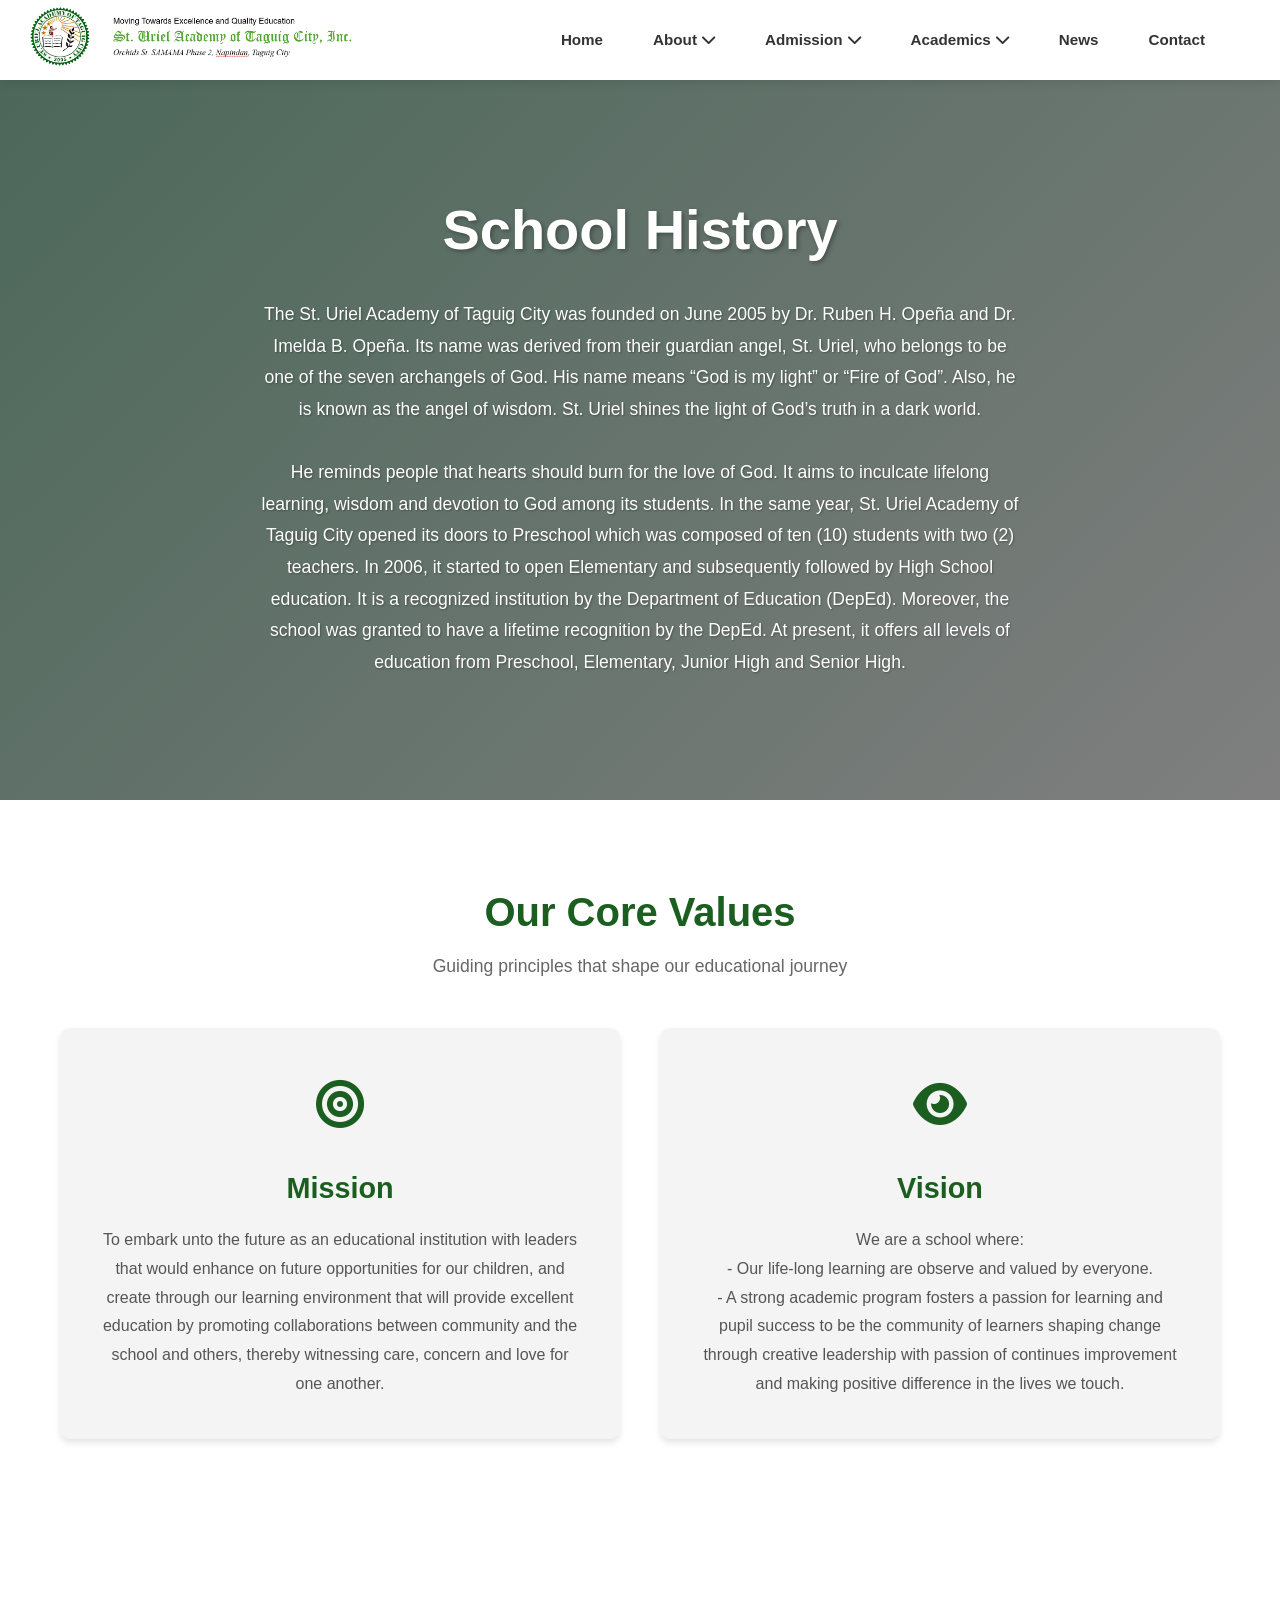
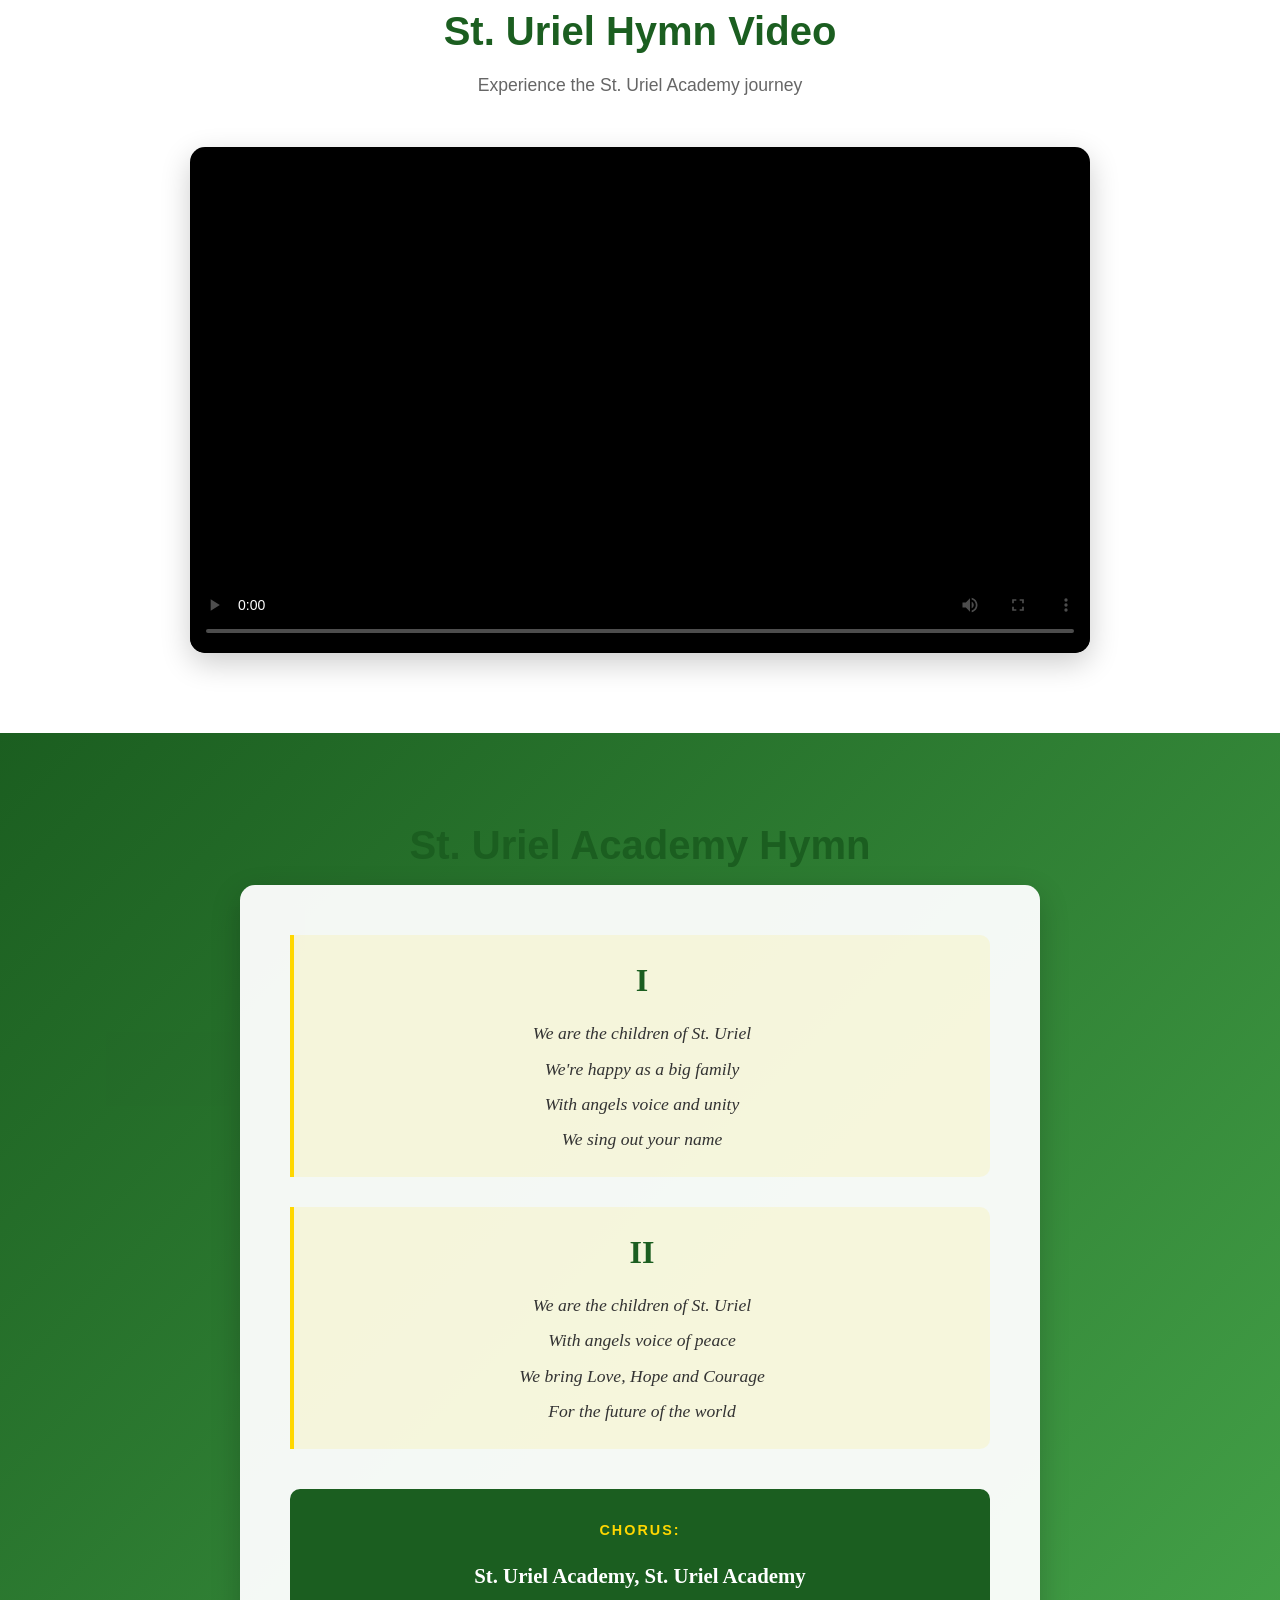
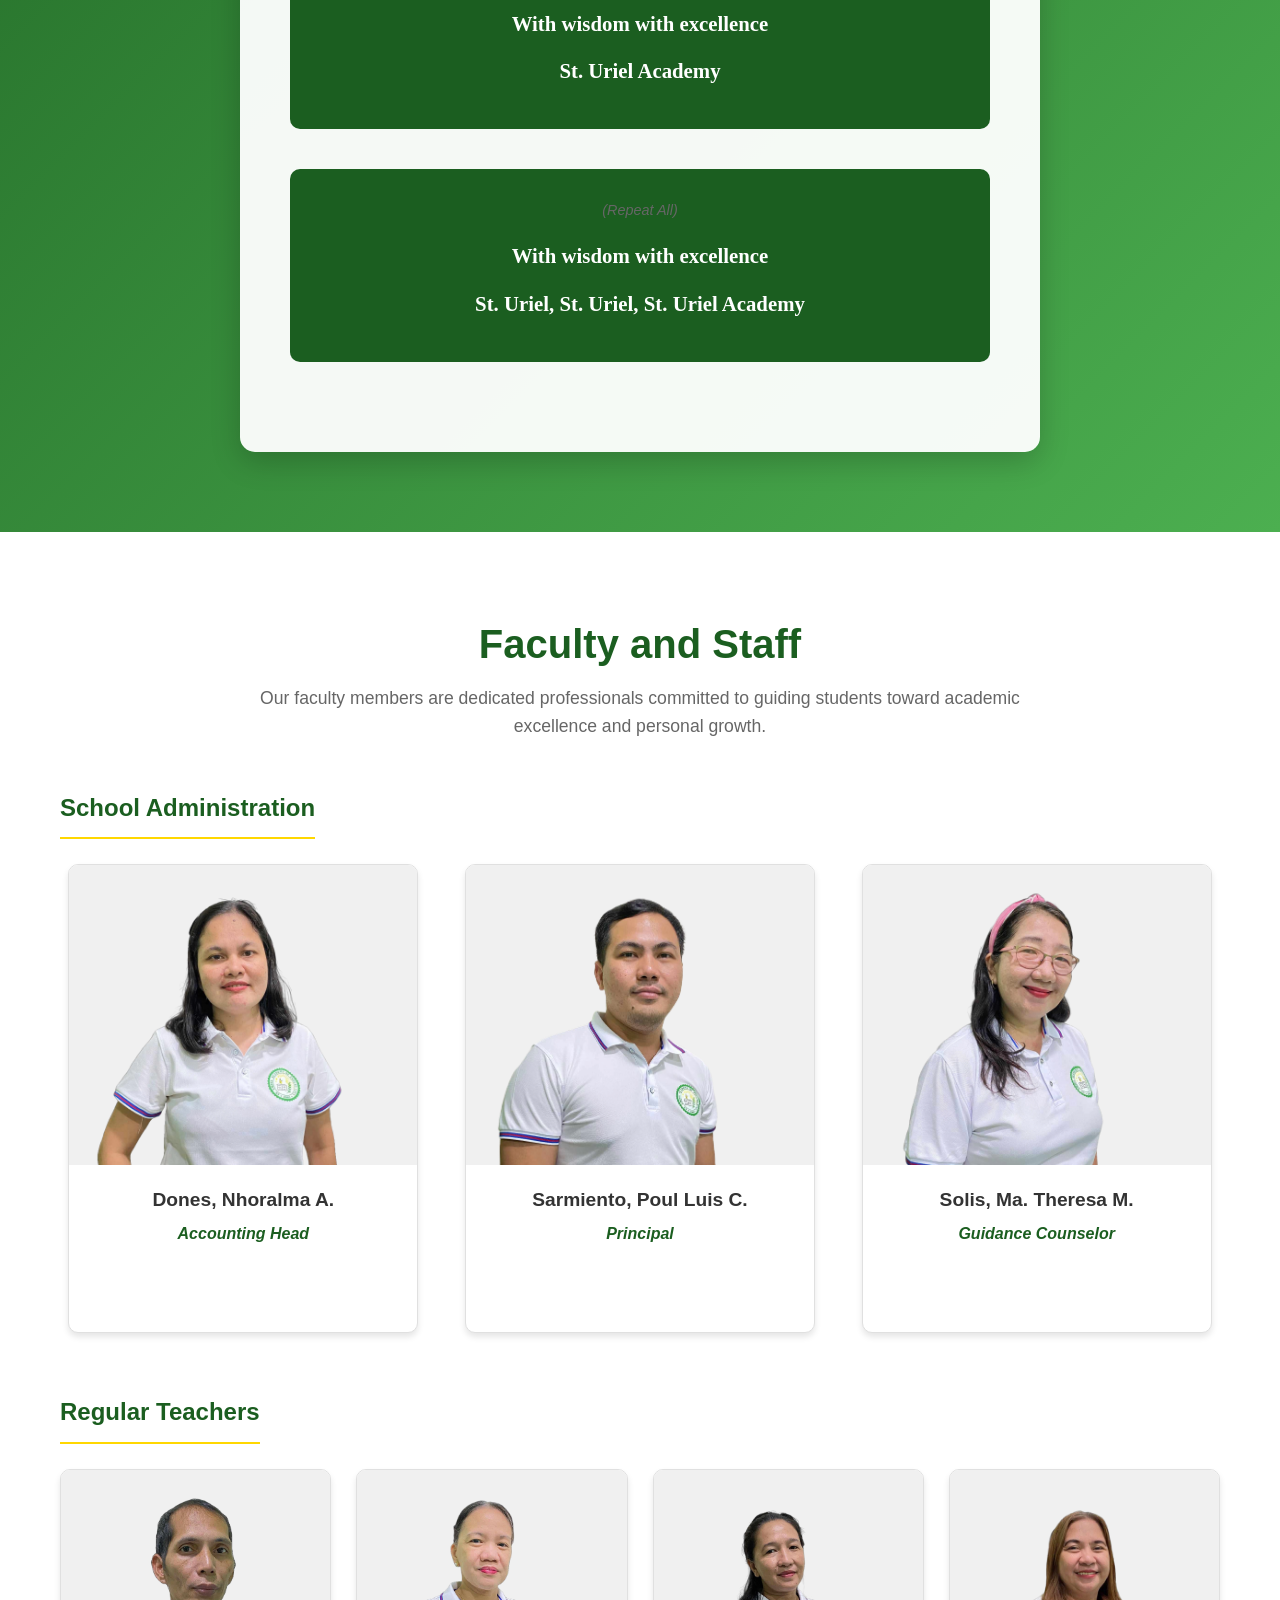
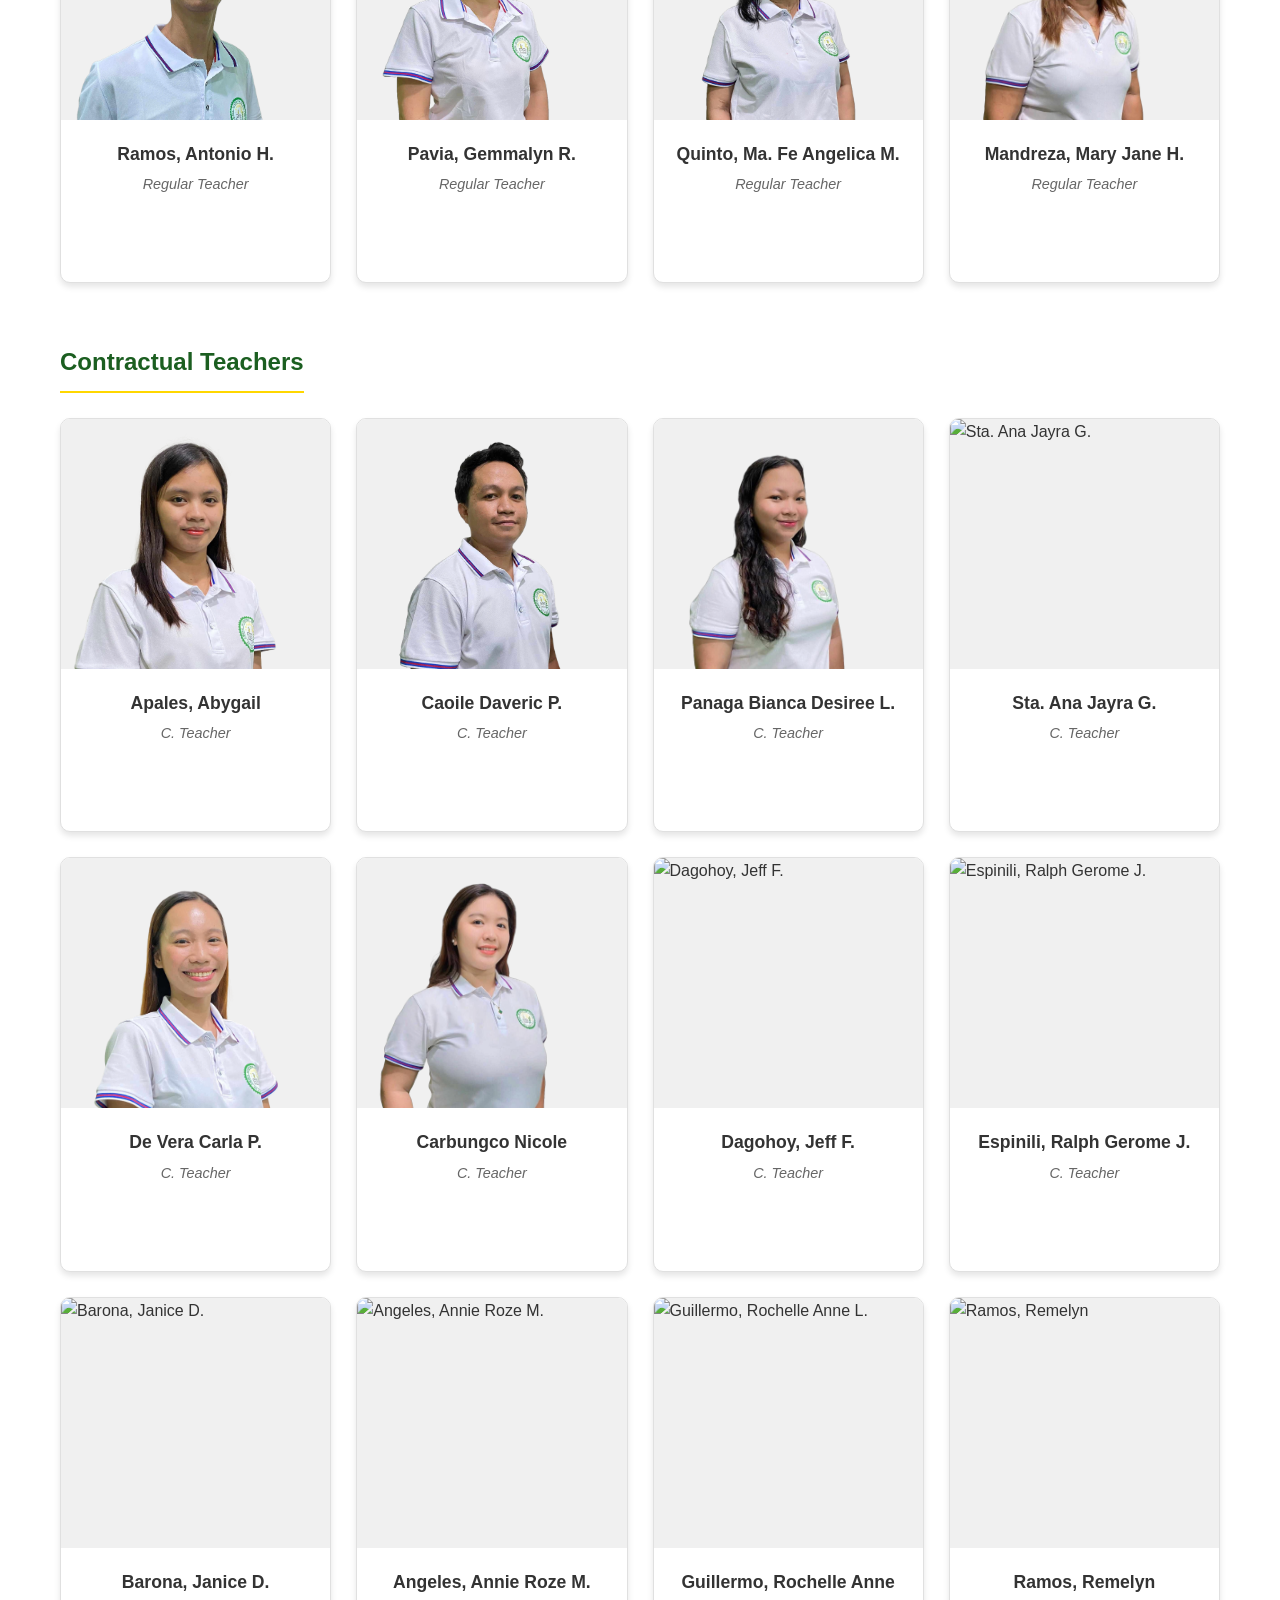
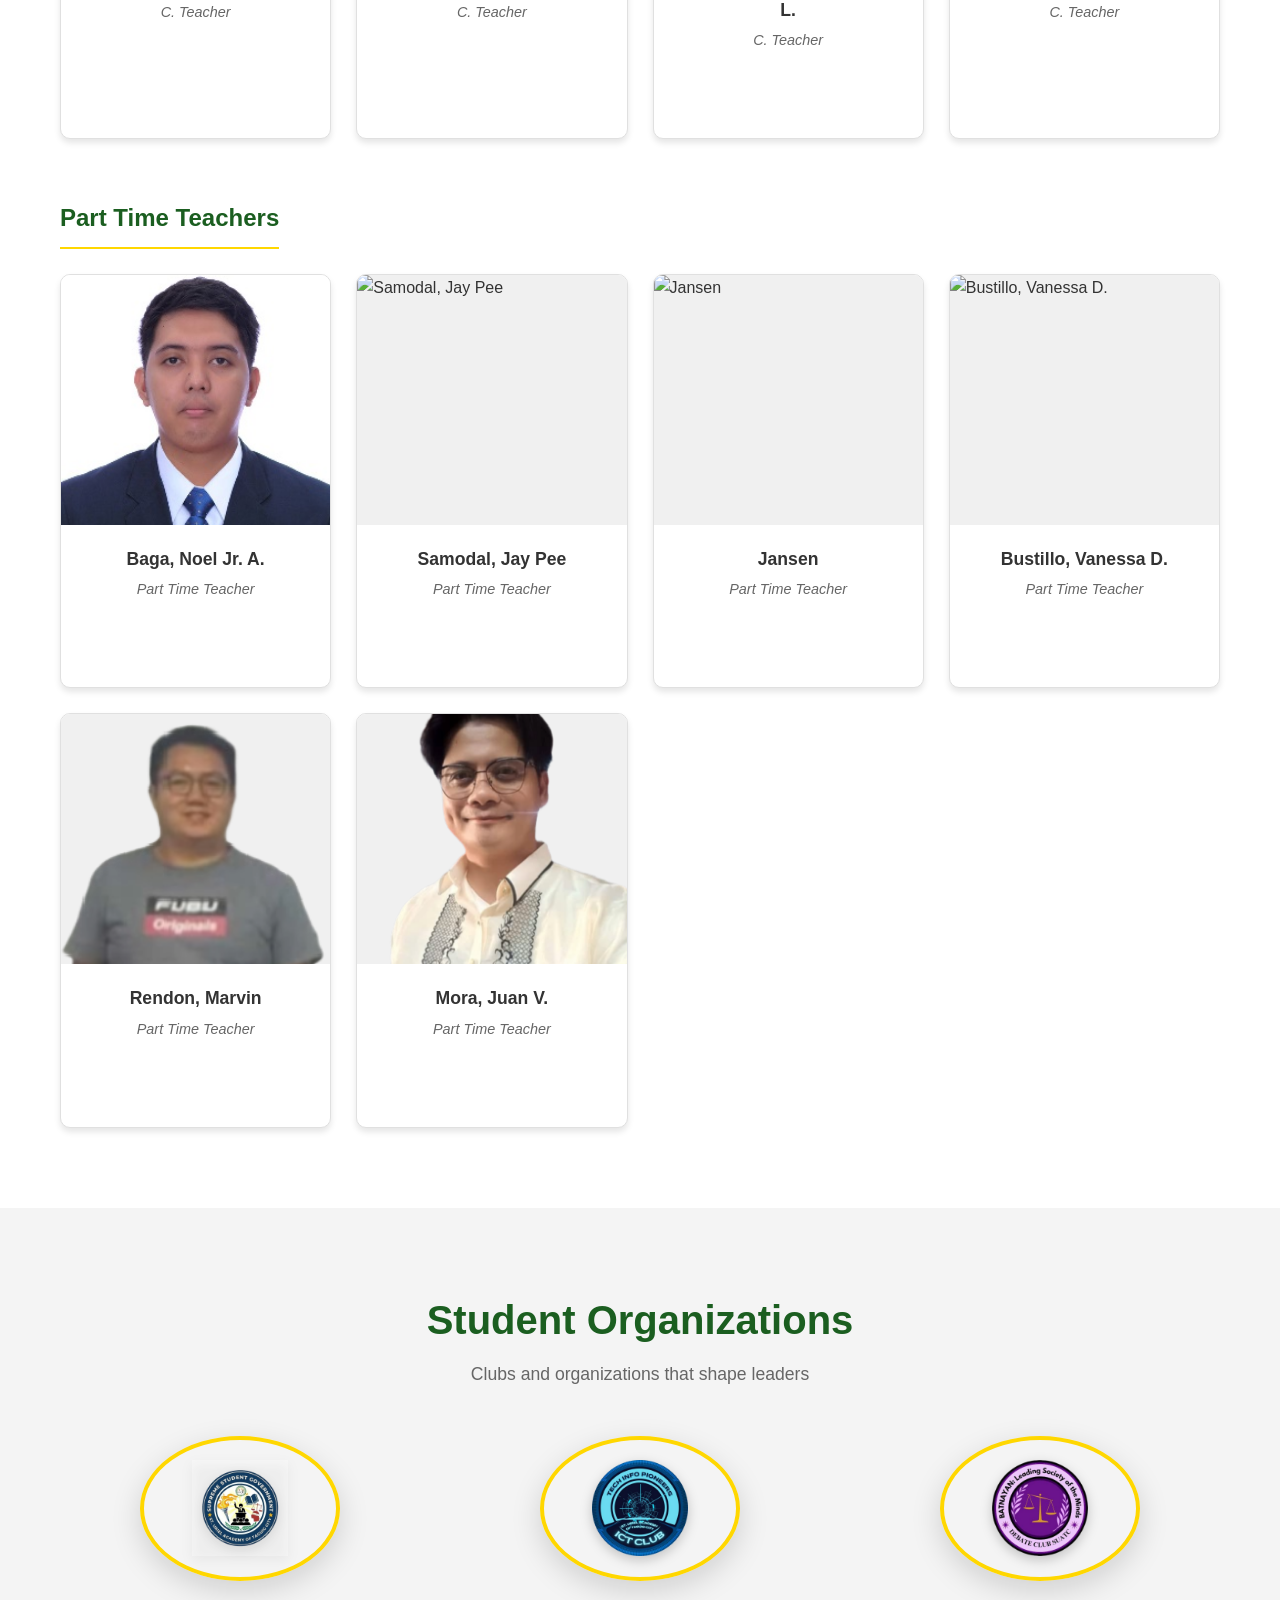
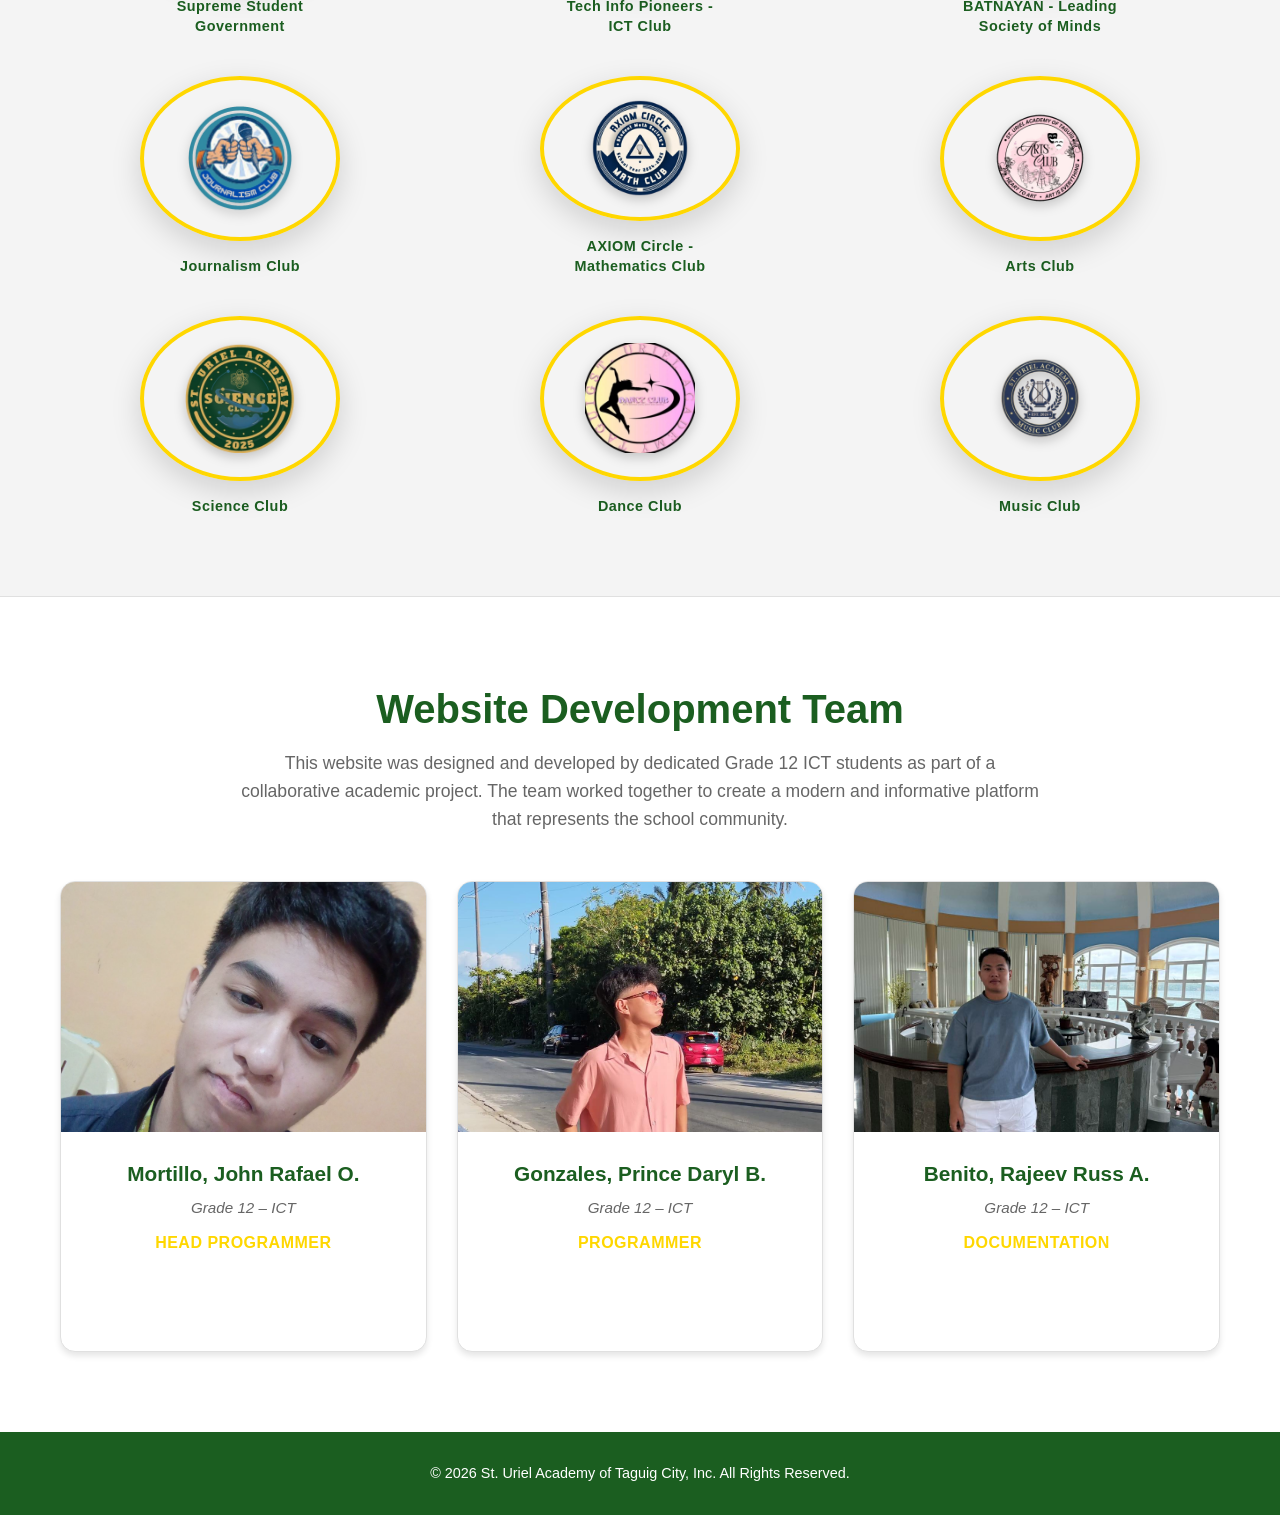
==== commit d464aecb: "minor changes, links" ====
--- a/about.html
+++ b/about.html
@@ -110,6 +110,7 @@
                     </div>
                     <h3>Mission</h3>
                     <p> 
+                        To embark unto the future as an educational institution with leaders that would enhance on future opportunities for our children, and create through our learning environment that will provide excellent education by promoting collaborations between community and the school and others, thereby witnessing care, concern and love for one another.
                     </p>
                 </div>
 
@@ -208,7 +209,7 @@
                     </div>
                     <div class="card-info">
                         <h4>Dones, Nhoralma A.</h4>
-                        <p class="position">Principal</p>
+                        <p class="position">Accounting Head</p>
                         <div class="social-icons">
                             <a href="https://facebook.com/example" target="_blank"><i class="fab fa-facebook"></i></a>
                             <a href="https://twitter.com/example" target="_blank"><i class="fab fa-twitter"></i></a>
--- a/assets/css/style.css
+++ b/assets/css/style.css
@@ -622,4 +622,440 @@
 
 html {
   scroll-behavior: smooth;
+}
+
+/* ========================================
+   PAGE: CONTACT
+   ======================================== */
+.contact-header {
+    padding: 80px 20px;
+    background: linear-gradient(135deg, var(--primary-color) 0%, var(--primary-light) 100%);
+    color: #ffffff;
+    text-align: center;
+}
+
+.page-title {
+    font-size: 3rem;
+    font-weight: 800;
+    margin-bottom: 1rem;
+    text-shadow: 2px 2px 4px rgba(0, 0, 0, 0.3);
+}
+
+.page-subtitle {
+    font-size: 1.2rem;
+    max-width: 800px;
+    margin: 0 auto;
+    opacity: 0.9;
+}
+
+/* ========================================
+   CONTACT INFORMATION SECTION
+   ======================================== */
+.contact-info-section {
+    padding: 60px 20px;
+    background-color: #f9f9f9;
+}
+
+.contact-info-grid {
+    display: grid;
+    grid-template-columns: repeat(3, 1fr);
+    gap: 30px;
+    max-width: 1200px;
+    margin: 0 auto;
+}
+
+.contact-card {
+    background-color: #ffffff;
+    border-radius: 15px;
+    padding: 30px;
+    box-shadow: var(--shadow);
+    text-align: center;
+    transition: var(--transition);
+    border: 1px solid #e0e0e0;
+}
+
+.contact-card:hover {
+    box-shadow: var(--shadow-hover);
+    transform: translateY(-5px);
+}
+
+.card-icon {
+    width: 70px;
+    height: 70px;
+    background-color: rgba(27, 94, 32, 0.1);
+    border-radius: 50%;
+    display: flex;
+    align-items: center;
+    justify-content: center;
+    margin: 0 auto 20px;
+    color: var(--primary-color);
+    font-size: 1.8rem;
+}
+
+.contact-card h3 {
+    font-size: 1.3rem;
+    color: var(--primary-color);
+    margin-bottom: 15px;
+    font-weight: 700;
+}
+
+.contact-card p {
+    font-size: 0.95rem;
+    color: #555;
+    line-height: 1.6;
+    margin-bottom: 8px;
+}
+
+.contact-card p strong {
+    color: var(--primary-color);
+}
+
+.contact-card i {
+    color: var(--accent-color);
+    margin-right: 5px;
+}
+
+/* ========================================
+   CONTACT FORM SECTION
+   ======================================== */
+.contact-form-section {
+    padding: 80px 20px;
+    background-color: #ffffff;
+}
+
+.contact-form-container {
+    max-width: 800px;
+    margin: 0 auto;
+}
+
+.form-title {
+    font-size: 2.5rem;
+    color: var(--primary-color);
+    text-align: center;
+    margin-bottom: 1rem;
+    font-weight: 700;
+}
+
+.form-subtitle {
+    text-align: center;
+    font-size: 1.1rem;
+    color: #666;
+    margin-bottom: 3rem;
+}
+
+.contact-form {
+    background-color: #f9f9f9;
+    padding: 40px;
+    border-radius: 15px;
+    box-shadow: var(--shadow);
+}
+
+.form-row {
+    display: grid;
+    grid-template-columns: 1fr 1fr;
+    gap: 20px;
+    margin-bottom: 20px;
+}
+
+.form-group {
+    margin-bottom: 20px;
+}
+
+.form-group label {
+    display: block;
+    font-size: 0.95rem;
+    color: #333;
+    font-weight: 600;
+    margin-bottom: 8px;
+}
+
+.required {
+    color: #e74c3c;
+    margin-left: 3px;
+}
+
+.form-group input,
+.form-group textarea {
+    width: 100%;
+    padding: 12px 15px;
+    border: 1px solid #ddd;
+    border-radius: 8px;
+    font-size: 0.95rem;
+    transition: var(--transition);
+    font-family: inherit;
+}
+
+.form-group input:focus,
+.form-group textarea:focus {
+    outline: none;
+    border-color: var(--primary-color);
+    box-shadow: 0 0 0 3px rgba(27, 94, 32, 0.1);
+}
+
+.form-group textarea {
+    resize: vertical;
+    min-height: 120px;
+}
+
+.btn-submit {
+    display: inline-flex;
+    align-items: center;
+    gap: 10px;
+    padding: 15px 40px;
+    background-color: var(--primary-color);
+    color: #ffffff;
+    border: none;
+    border-radius: 50px;
+    font-size: 1rem;
+    font-weight: 600;
+    cursor: pointer;
+    transition: var(--transition);
+    width: 100%;
+    justify-content: center;
+}
+
+.btn-submit:hover {
+    background-color: var(--primary-light);
+    transform: translateY(-2px);
+    box-shadow: 0 4px 15px rgba(27, 94, 32, 0.3);
+}
+
+/* ========================================
+   MAP SECTION
+   ======================================== */
+.map-section {
+    padding: 80px 20px;
+    background-color: #f9f9f9;
+}
+
+.map-title {
+    text-align: center;
+    font-size: 2.5rem;
+    color: var(--primary-color);
+    margin-bottom: 1rem;
+    font-weight: 700;
+}
+
+.map-container {
+    max-width: 1200px;
+    margin: 0 auto;
+    border-radius: 15px;
+    overflow: hidden;
+    box-shadow: var(--shadow);
+    background-color: #ffffff;
+}
+
+.map-placeholder {
+    width: 100%;
+    height: 450px;
+    background: linear-gradient(135deg, #e0e0e0 0%, #f5f5f5 100%);
+    display: flex;
+    flex-direction: column;
+    align-items: center;
+    justify-content: center;
+    color: #666;
+}
+
+.map-placeholder i {
+    font-size: 4rem;
+    margin-bottom: 15px;
+    color: var(--primary-color);
+}
+
+.map-placeholder p {
+    font-size: 1.1rem;
+    margin-bottom: 5px;
+}
+
+/* ========================================
+   RESPONSIVE DESIGN
+   ======================================== */
+
+/* --- TABLET --- */
+@media (max-width: 1024px) {
+    .contact-info-grid {
+        grid-template-columns: repeat(2, 1fr);
+        gap: 25px;
+    }
+
+    .form-row {
+        grid-template-columns: 1fr;
+    }
+
+    .contact-form {
+        padding: 30px;
+    }
+}
+
+/* --- MOBILE --- */
+@media (max-width: 768px) {
+    .contact-header {
+        padding: 60px 20px;
+    }
+
+    .page-title {
+        font-size: 2rem;
+    }
+
+    .page-subtitle {
+        font-size: 1rem;
+    }
+
+    .contact-info-section {
+        padding: 40px 20px;
+    }
+
+    .contact-info-grid {
+        grid-template-columns: 1fr;
+        gap: 20px;
+    }
+
+    .contact-card {
+        padding: 25px;
+    }
+
+    .card-icon {
+        width: 60px;
+        height: 60px;
+        font-size: 1.5rem;
+    }
+
+    .contact-card h3 {
+        font-size: 1.2rem;
+    }
+
+    .contact-card p {
+        font-size: 0.9rem;
+    }
+
+    .contact-form-section {
+        padding: 60px 20px;
+    }
+
+    .form-title {
+        font-size: 2rem;
+    }
+
+    .form-subtitle {
+        font-size: 1rem;
+    }
+
+    .contact-form {
+        padding: 25px;
+    }
+
+    .form-group input,
+    .form-group textarea {
+        padding: 10px 12px;
+        font-size: 0.9rem;
+    }
+
+    .btn-submit {
+        padding: 12px 30px;
+        font-size: 0.95rem;
+    }
+
+    .map-section {
+        padding: 60px 20px;
+    }
+
+    .map-title {
+        font-size: 2rem;
+    }
+
+    .map-placeholder {
+        height: 350px;
+    }
+
+    .map-placeholder i {
+        font-size: 3rem;
+    }
+
+    .map-placeholder p {
+        font-size: 1rem;
+    }
+}
+
+/* --- SMALL MOBILE --- */
+@media (max-width: 480px) {
+    .contact-header {
+        padding: 50px 15px;
+    }
+
+    .page-title {
+        font-size: 1.8rem;
+    }
+
+    .page-subtitle {
+        font-size: 0.95rem;
+    }
+
+    .contact-info-section {
+        padding: 30px 15px;
+    }
+
+    .contact-card {
+        padding: 20px;
+    }
+
+    .card-icon {
+        width: 50px;
+        height: 50px;
+        font-size: 1.3rem;
+    }
+
+    .contact-card h3 {
+        font-size: 1.1rem;
+    }
+
+    .contact-card p {
+        font-size: 0.85rem;
+    }
+
+    .contact-form-section {
+        padding: 50px 15px;
+    }
+
+    .form-title {
+        font-size: 1.8rem;
+    }
+
+    .form-subtitle {
+        font-size: 0.95rem;
+    }
+
+    .contact-form {
+        padding: 20px;
+    }
+
+    .form-group input,
+    .form-group textarea {
+        padding: 8px 10px;
+        font-size: 0.85rem;
+    }
+
+    .btn-submit {
+        padding: 10px 25px;
+        font-size: 0.9rem;
+    }
+
+    .map-section {
+        padding: 50px 15px;
+    }
+
+    .map-title {
+        font-size: 1.8rem;
+    }
+
+    .map-placeholder {
+        height: 300px;
+    }
+
+    .map-placeholder i {
+        font-size: 2.5rem;
+    }
+
+    .map-placeholder p {
+        font-size: 0.9rem;
+    }
 }
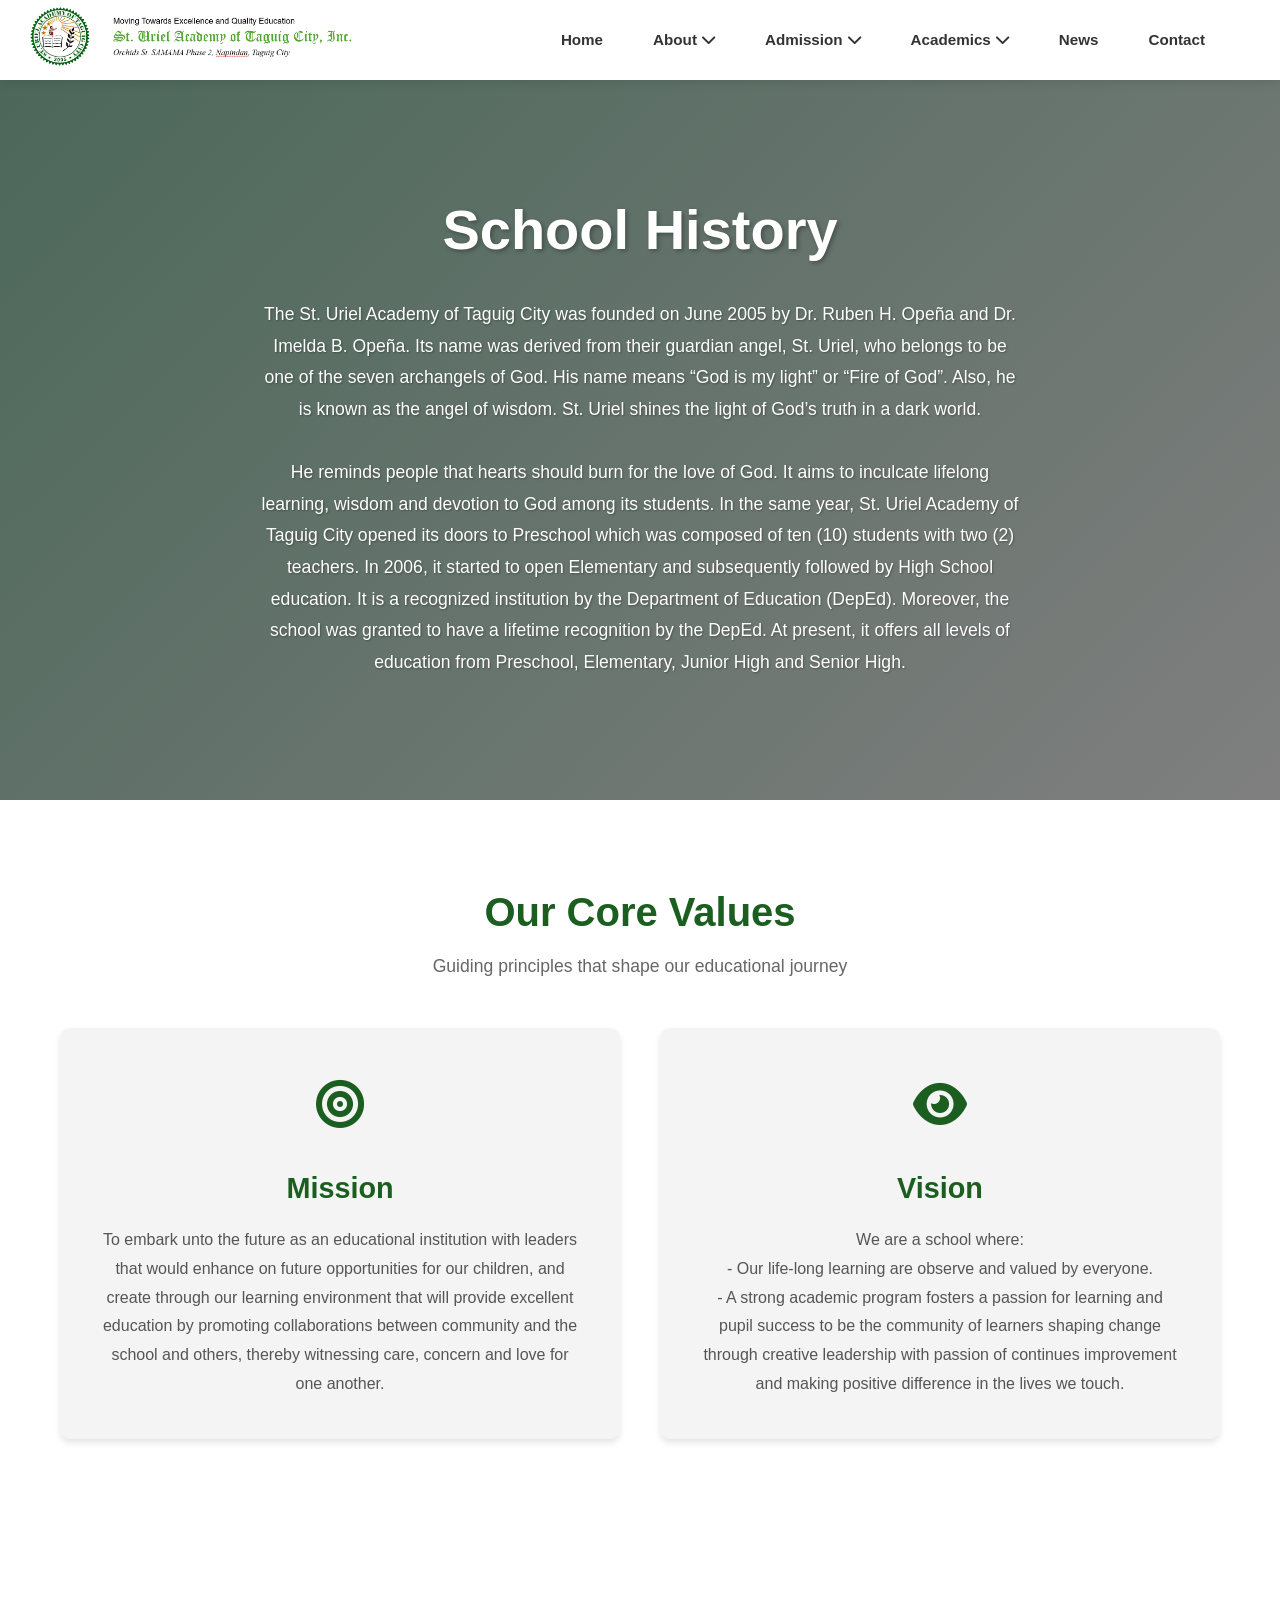
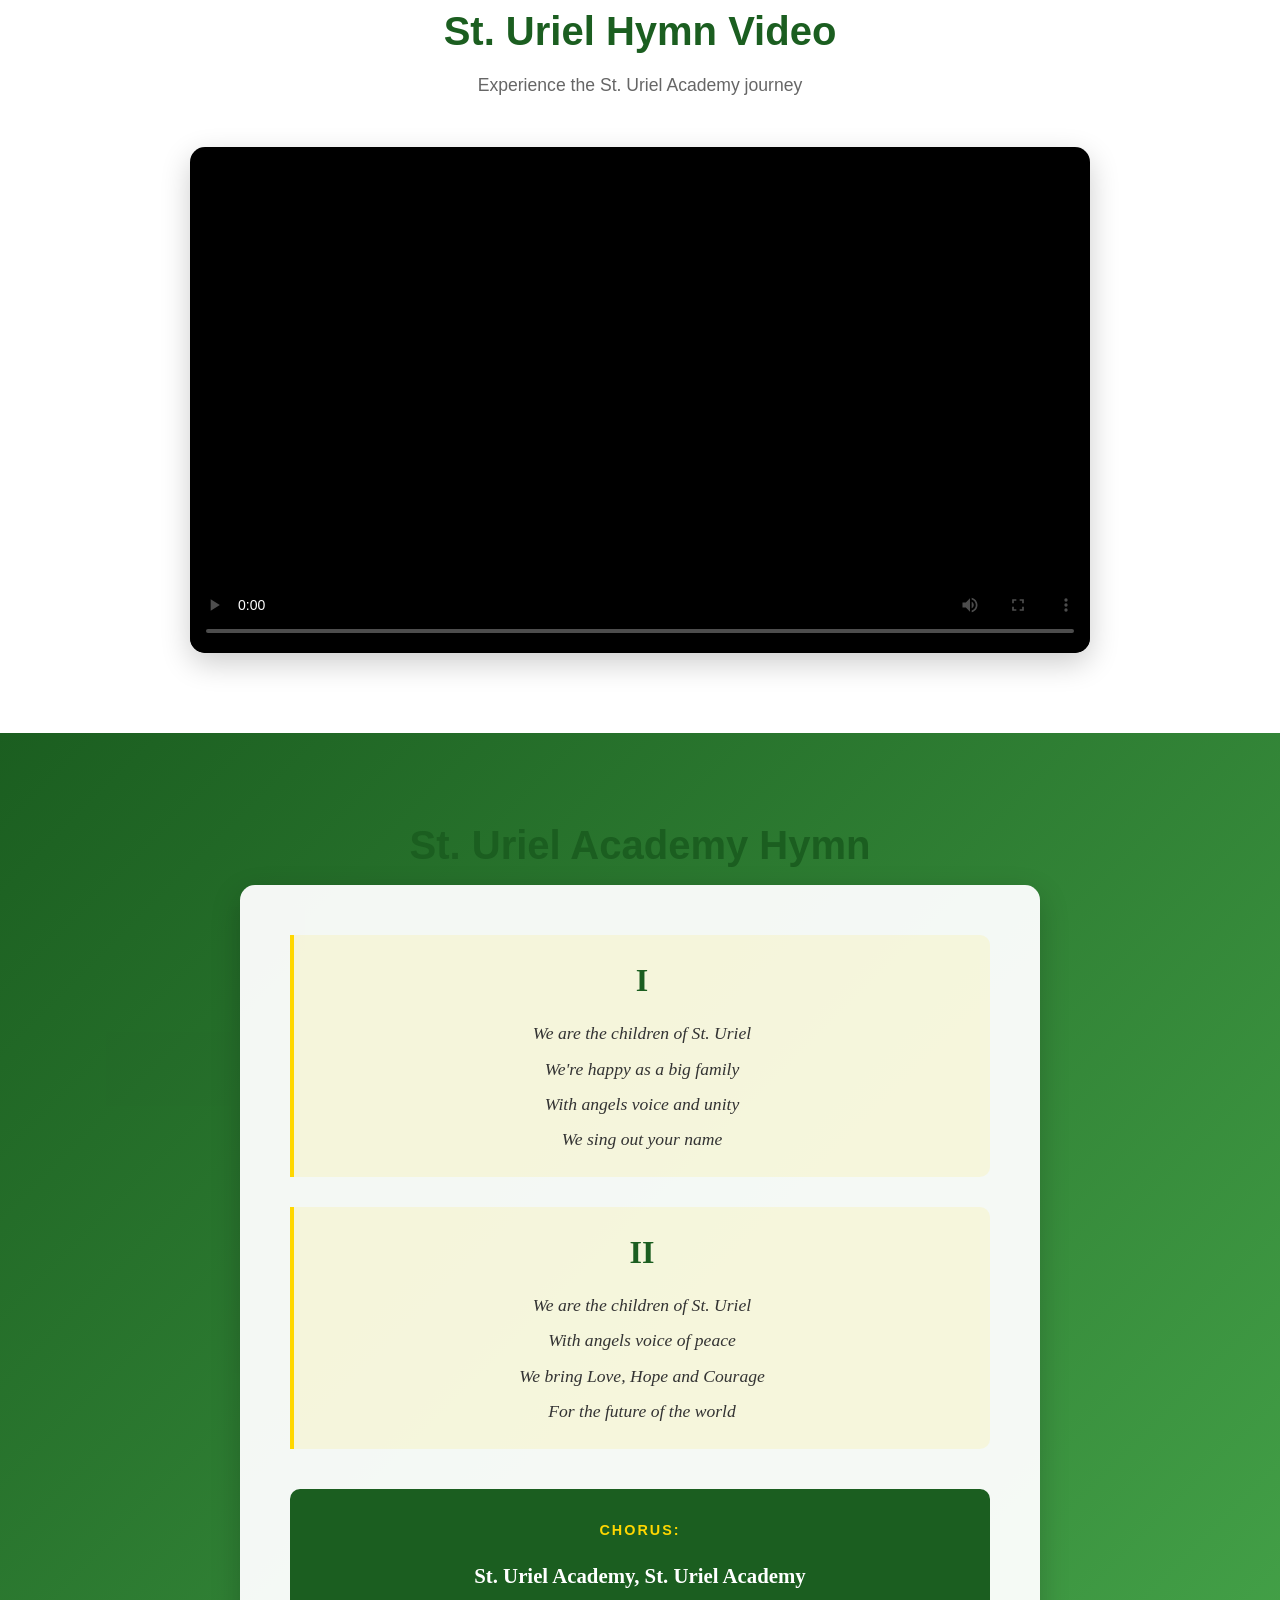
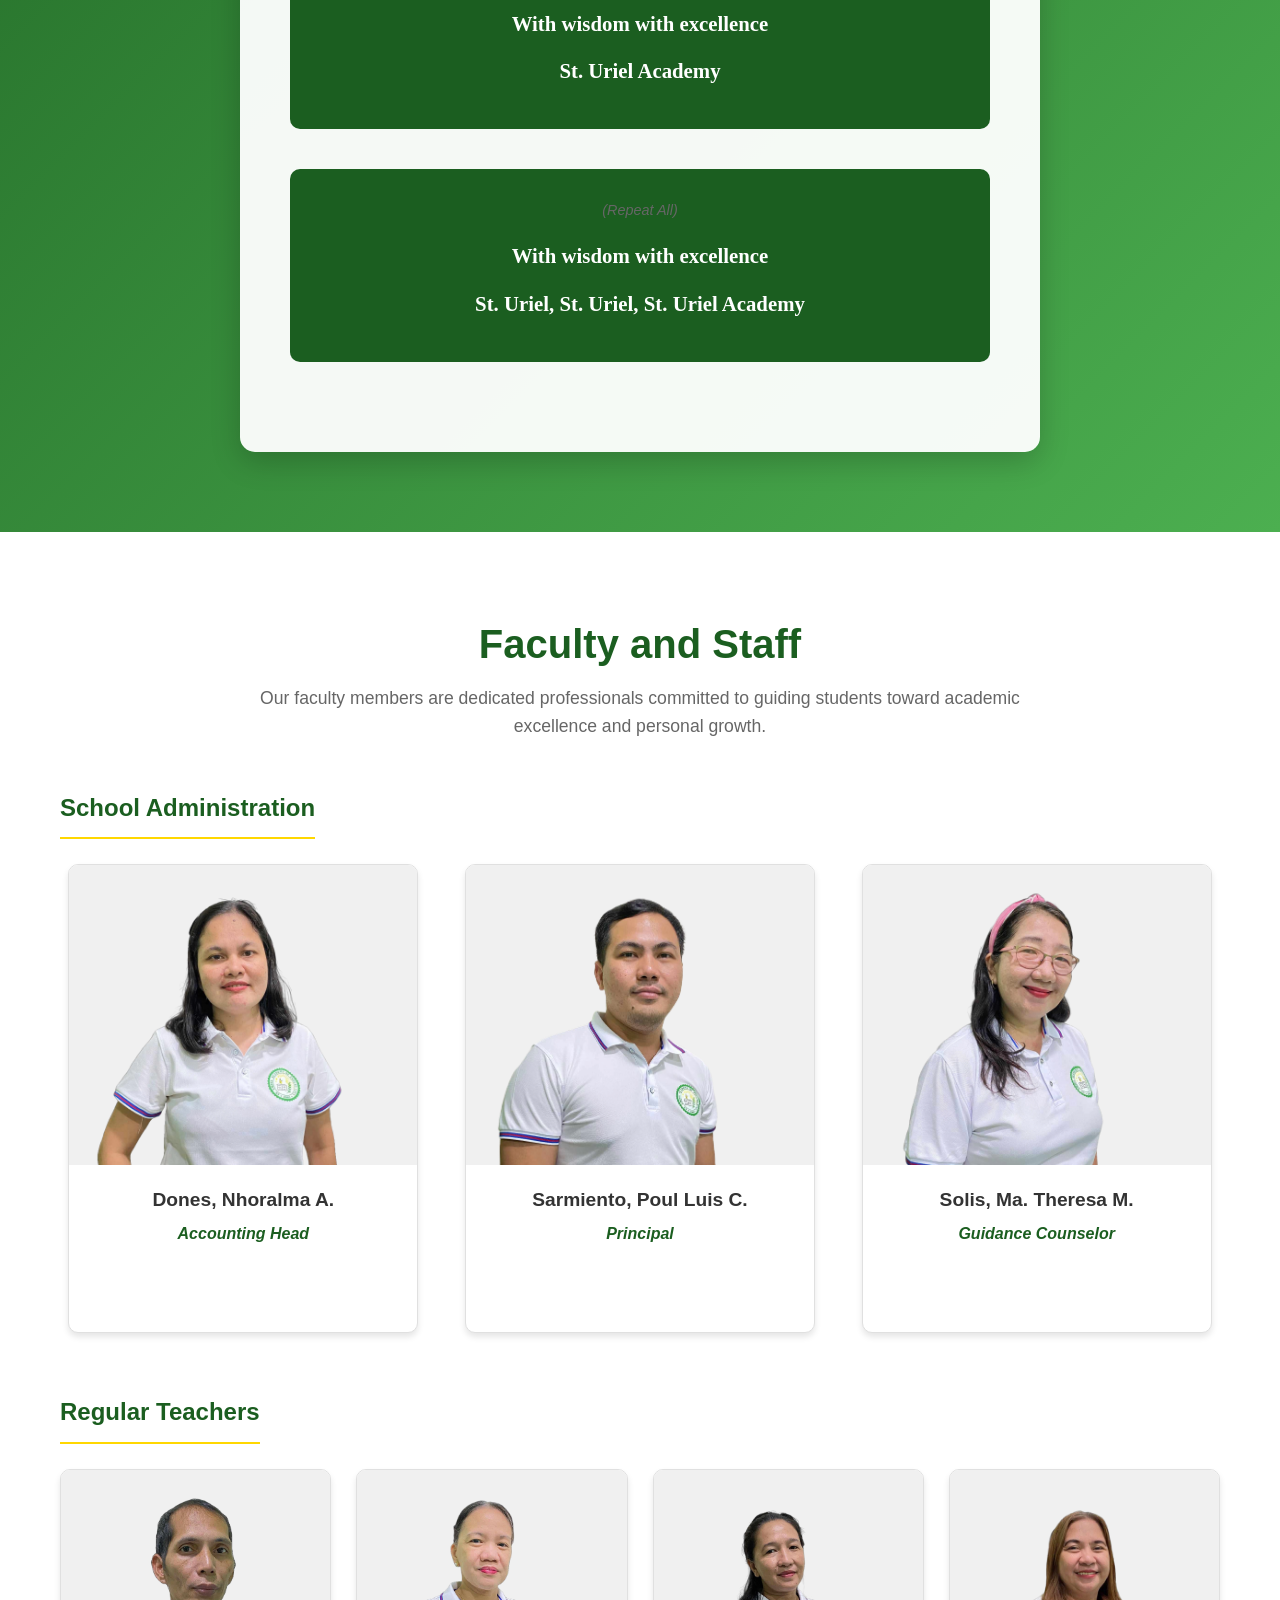
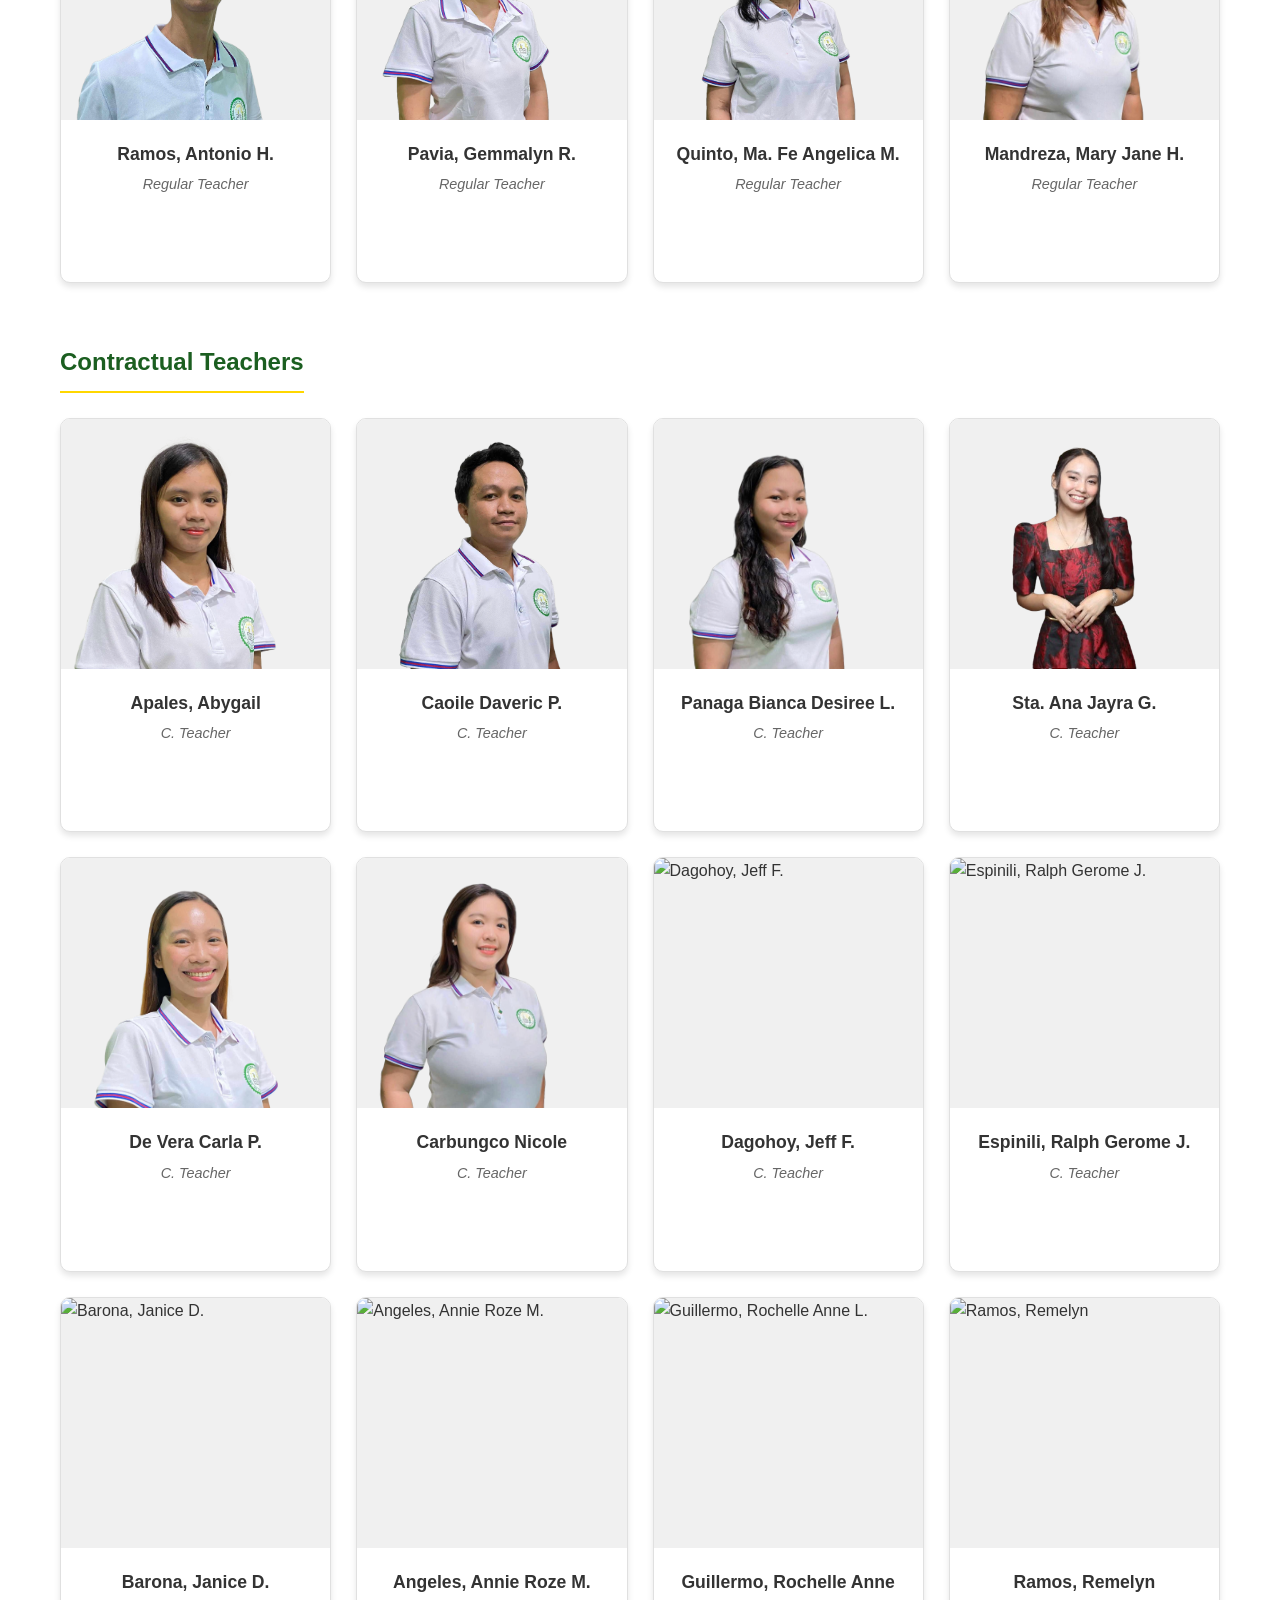
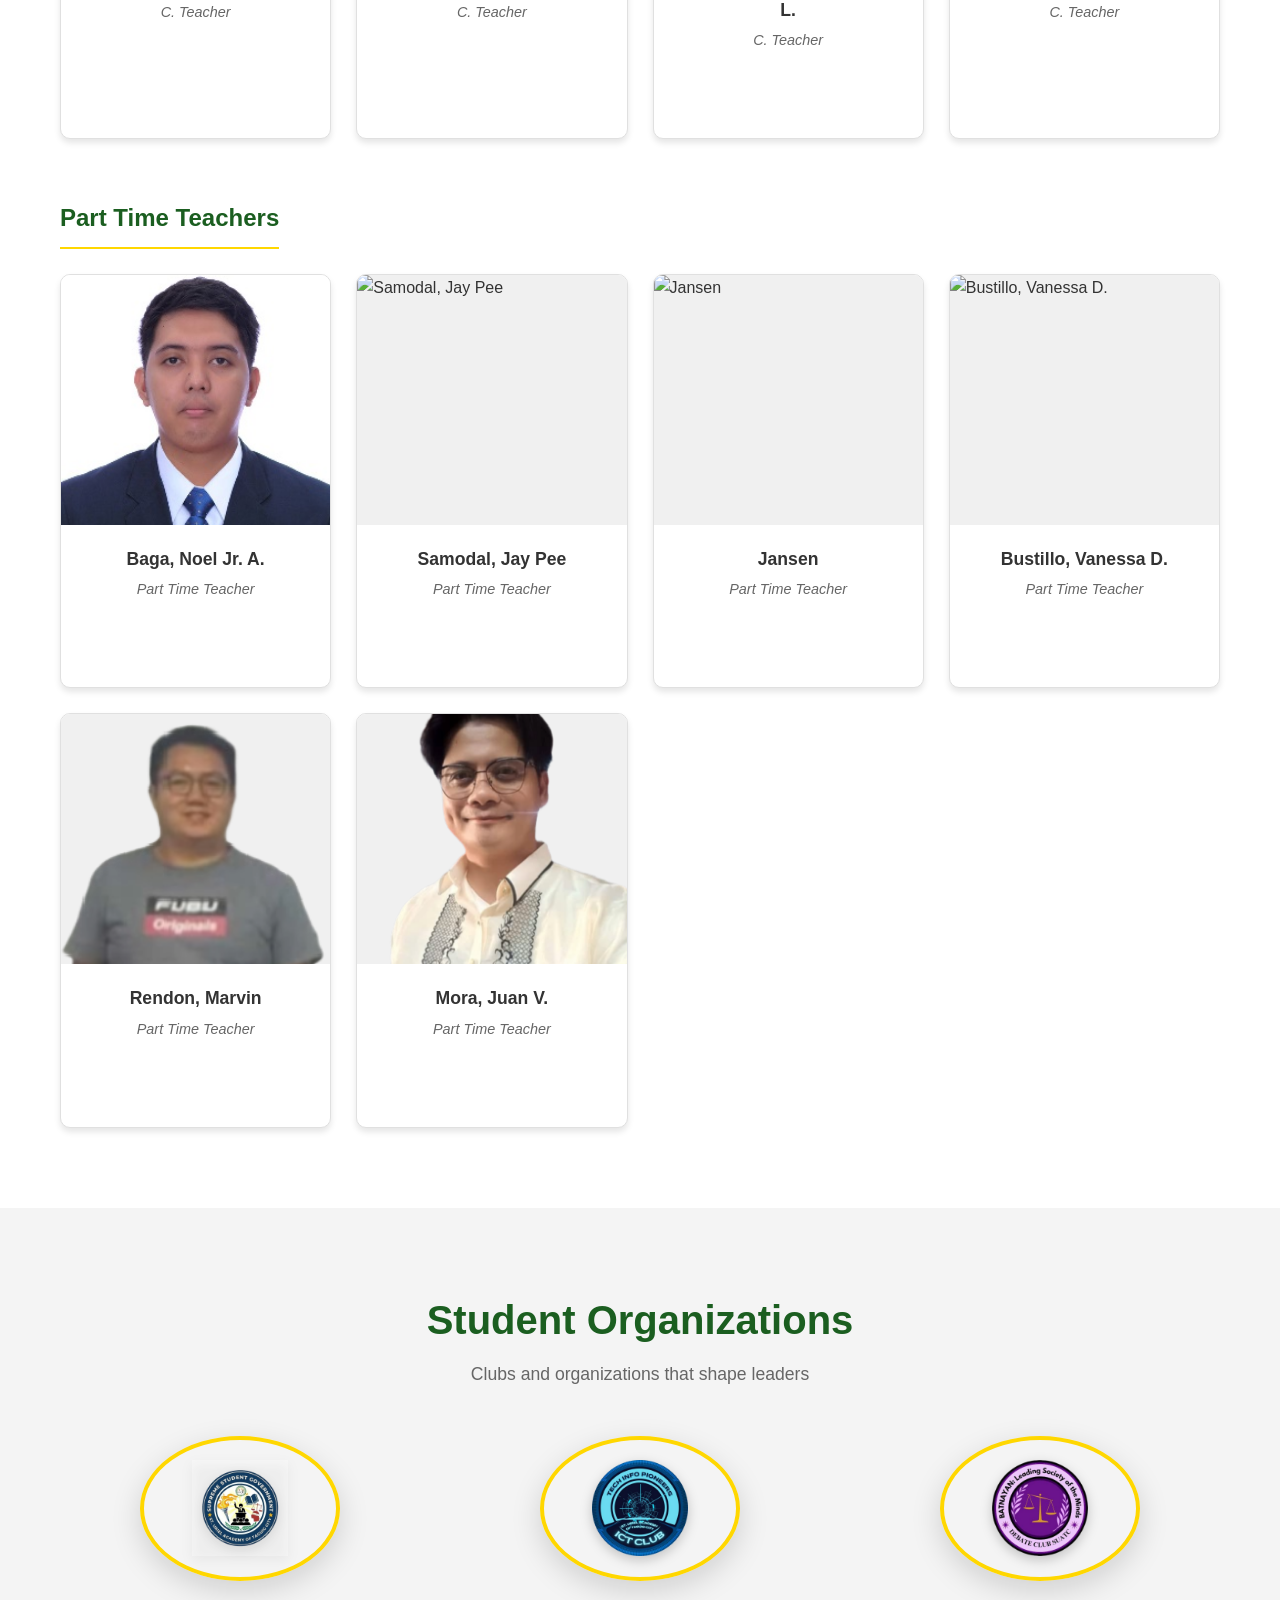
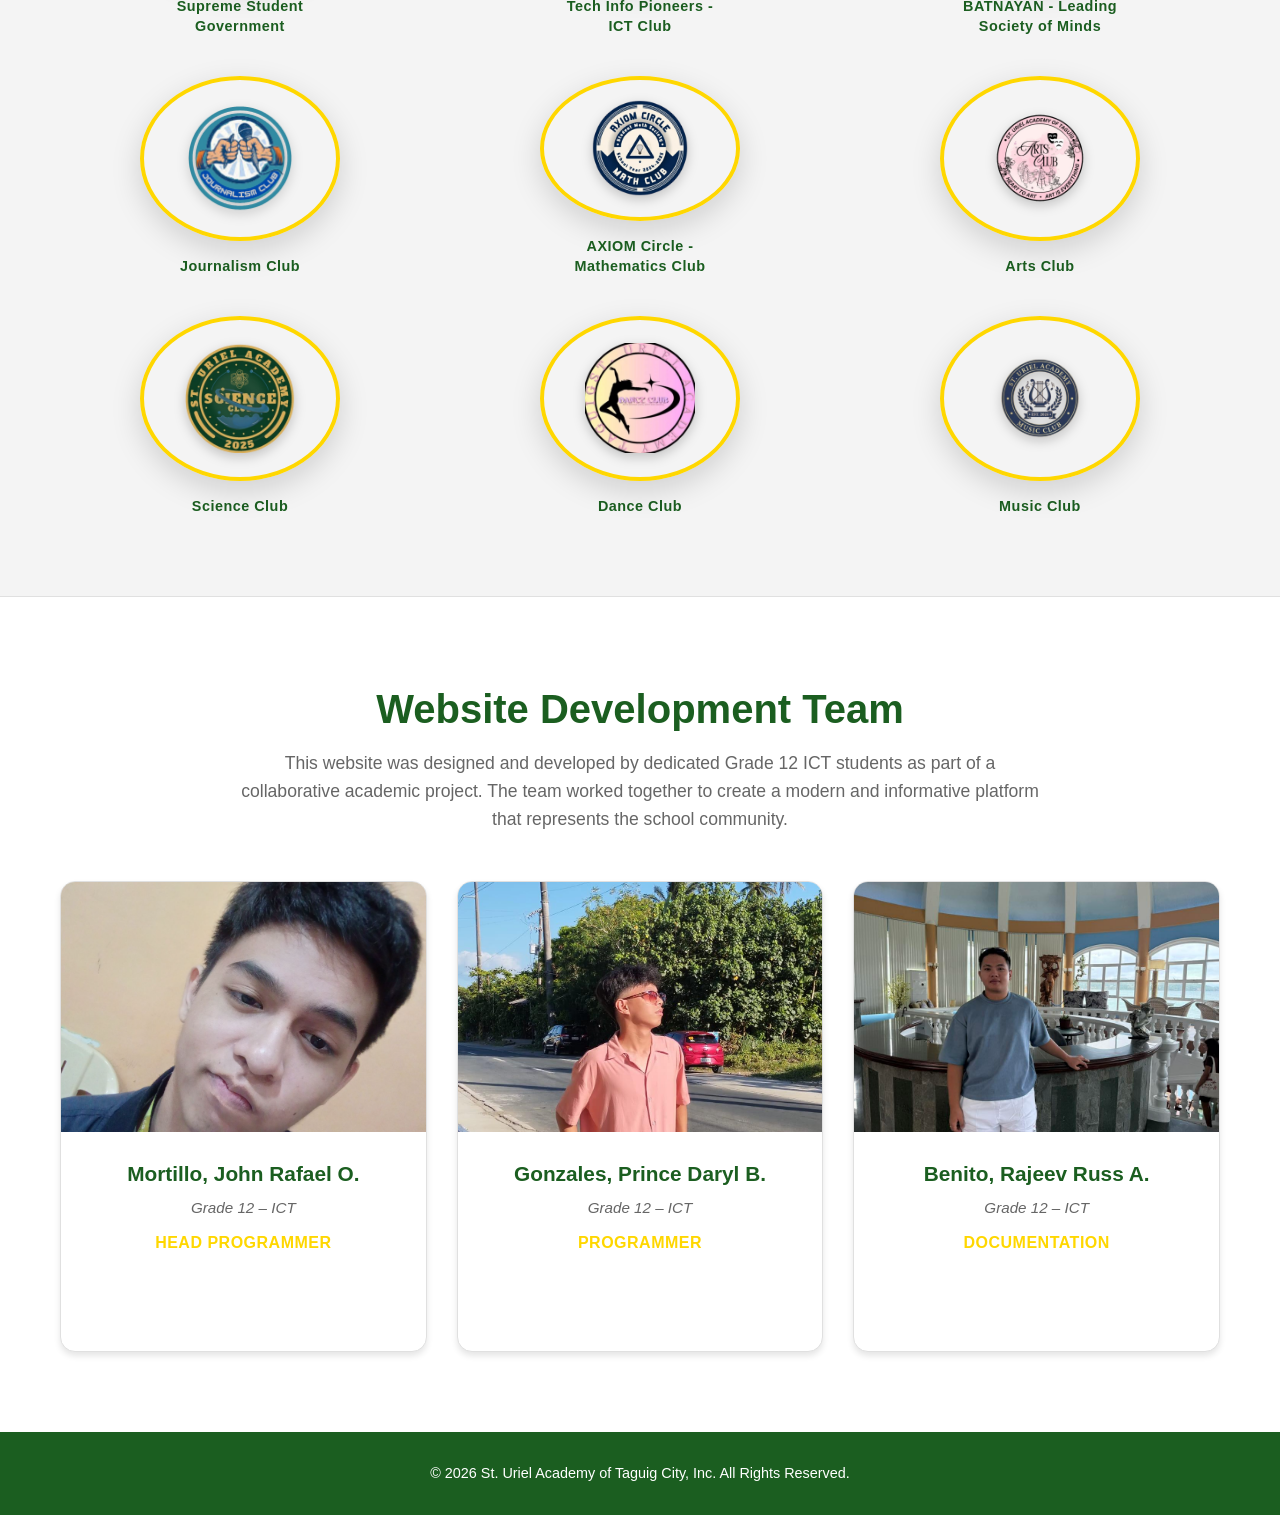
==== commit 0a0132a9: "jaira" ====
--- a/about.html
+++ b/about.html
@@ -377,7 +377,7 @@
                 <!-- C. Teacher 4 -->
                 <div class="faculty-card">
                     <div class="card-image">
-                        <img src="img/santaana.jpg" alt="Sta. Ana Jayra G.">
+                        <img src="assets/img/jaira.png" alt="Sta. Ana Jayra G.">
                     </div>
                     <div class="card-info">
                         <h4>Sta. Ana Jayra G.</h4>
@@ -854,4 +854,6 @@
 <!-- Link to JavaScript File -->
 <script src="script.js"></script>
 </body>
+</body>
+<script src="script.js"></script>
 </html>
--- a/assets/css/style.css
+++ b/assets/css/style.css
@@ -30,6 +30,17 @@
     color: var(--text-dark);
 }
 
+/* Smooth page transition effect */
+.fade-transition {
+    opacity: 0;
+    transition: opacity 0.5s ease;
+}
+
+.fade-in {
+    opacity: 1 !important;
+    transition: opacity 0.5s ease;
+}
+
 .container {
     max-width: 1300px;
     margin: 0 auto;
